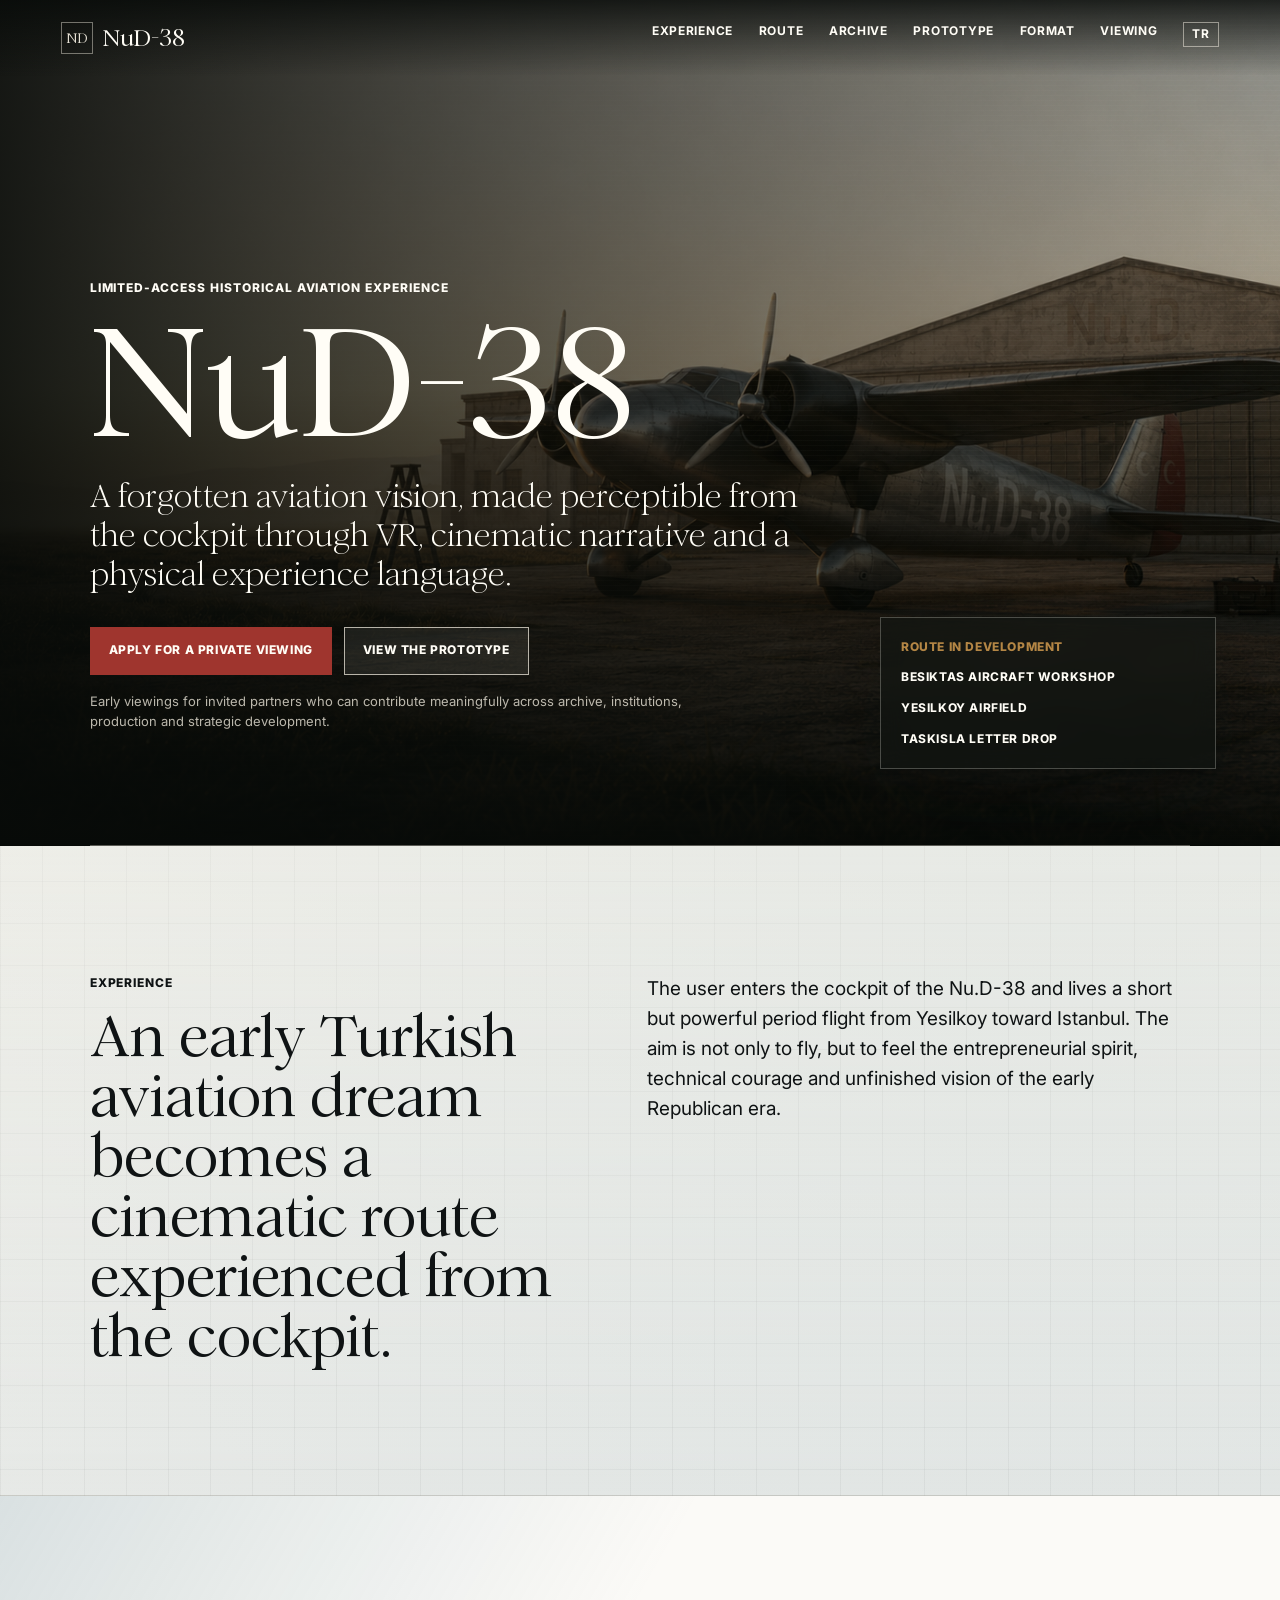
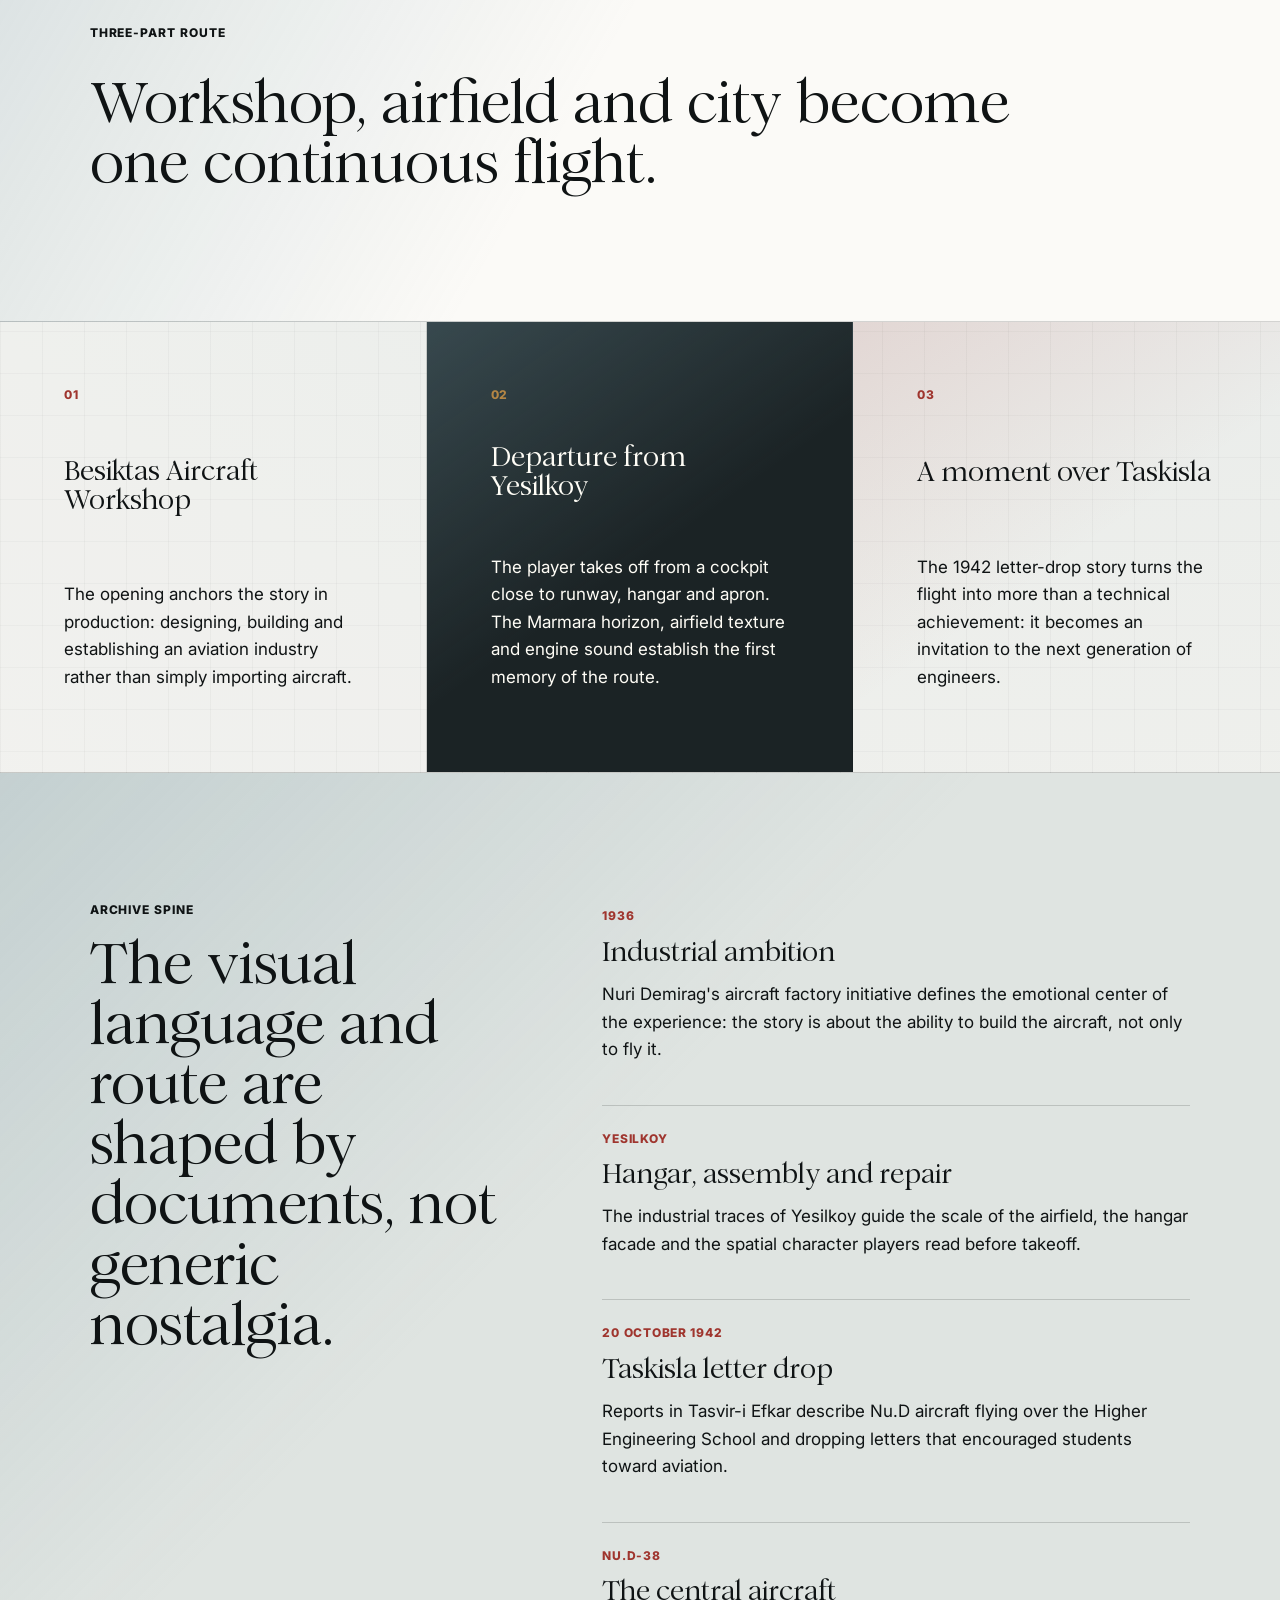
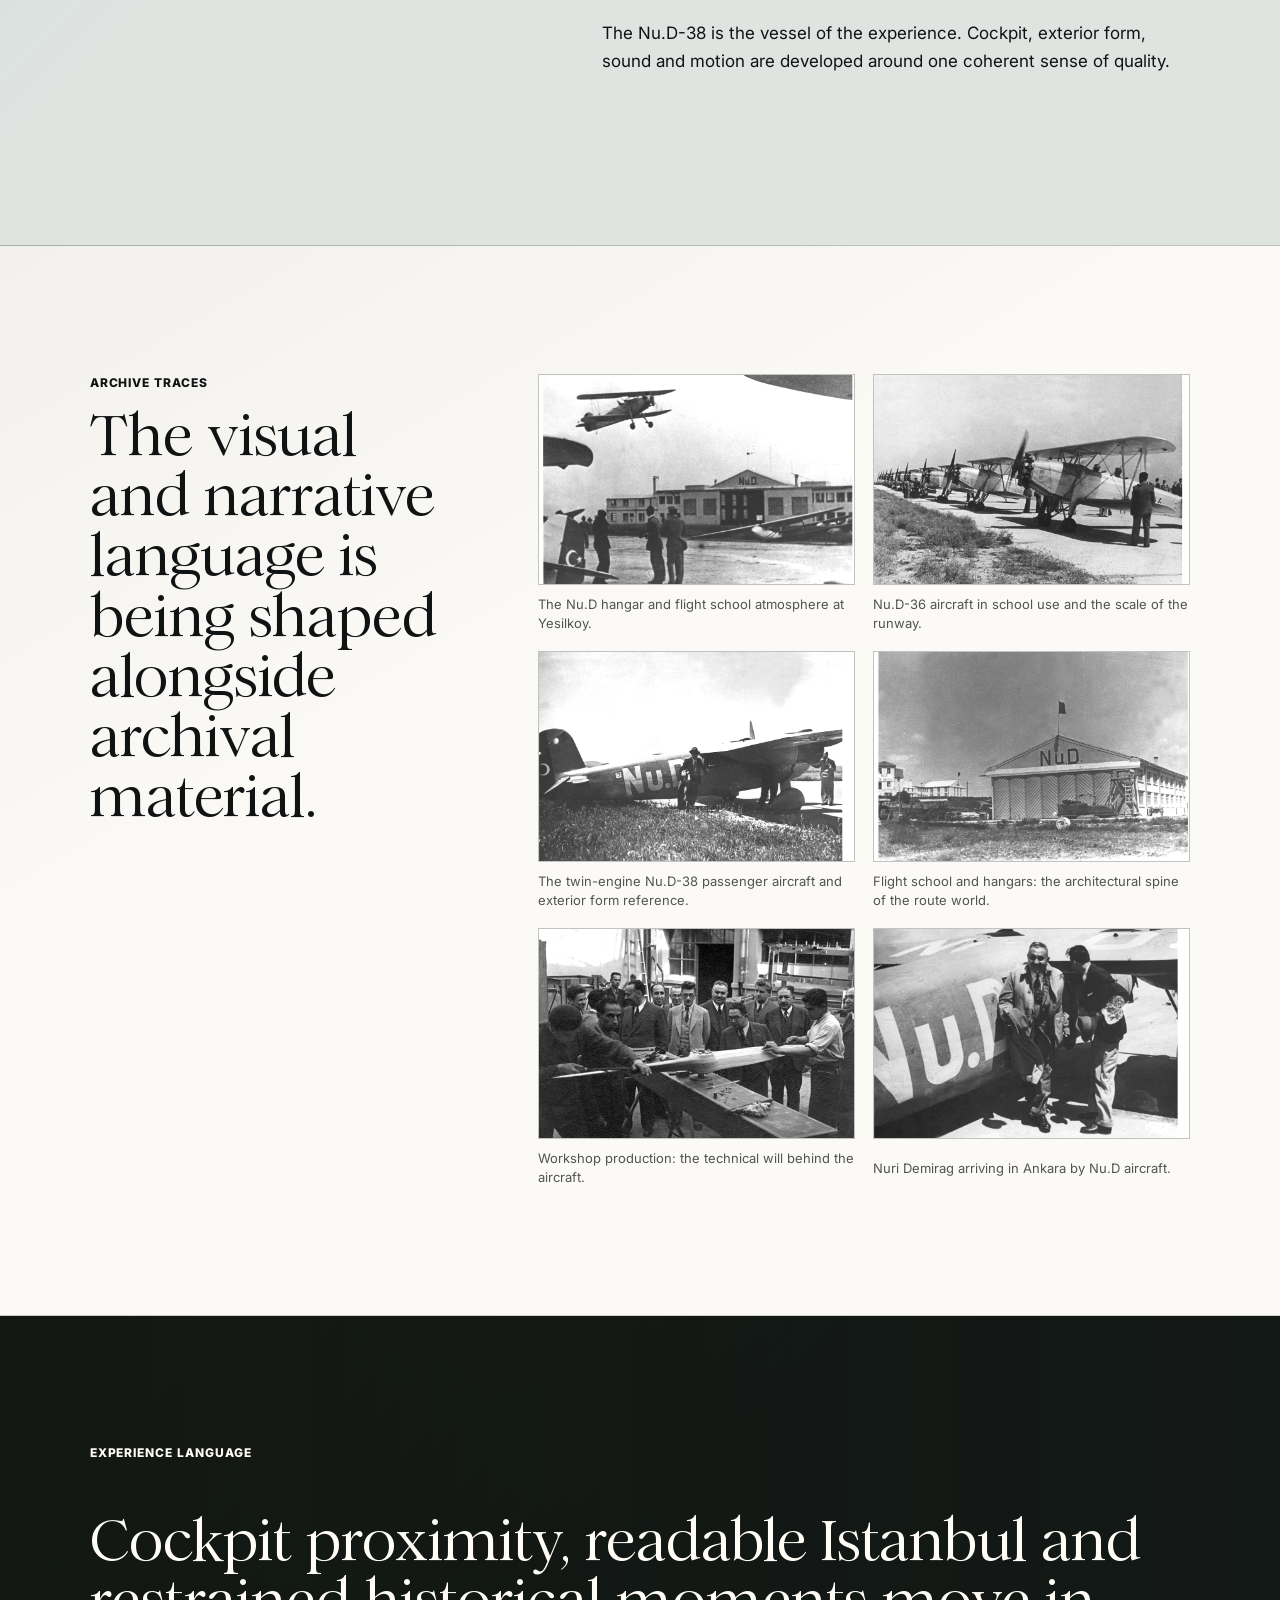
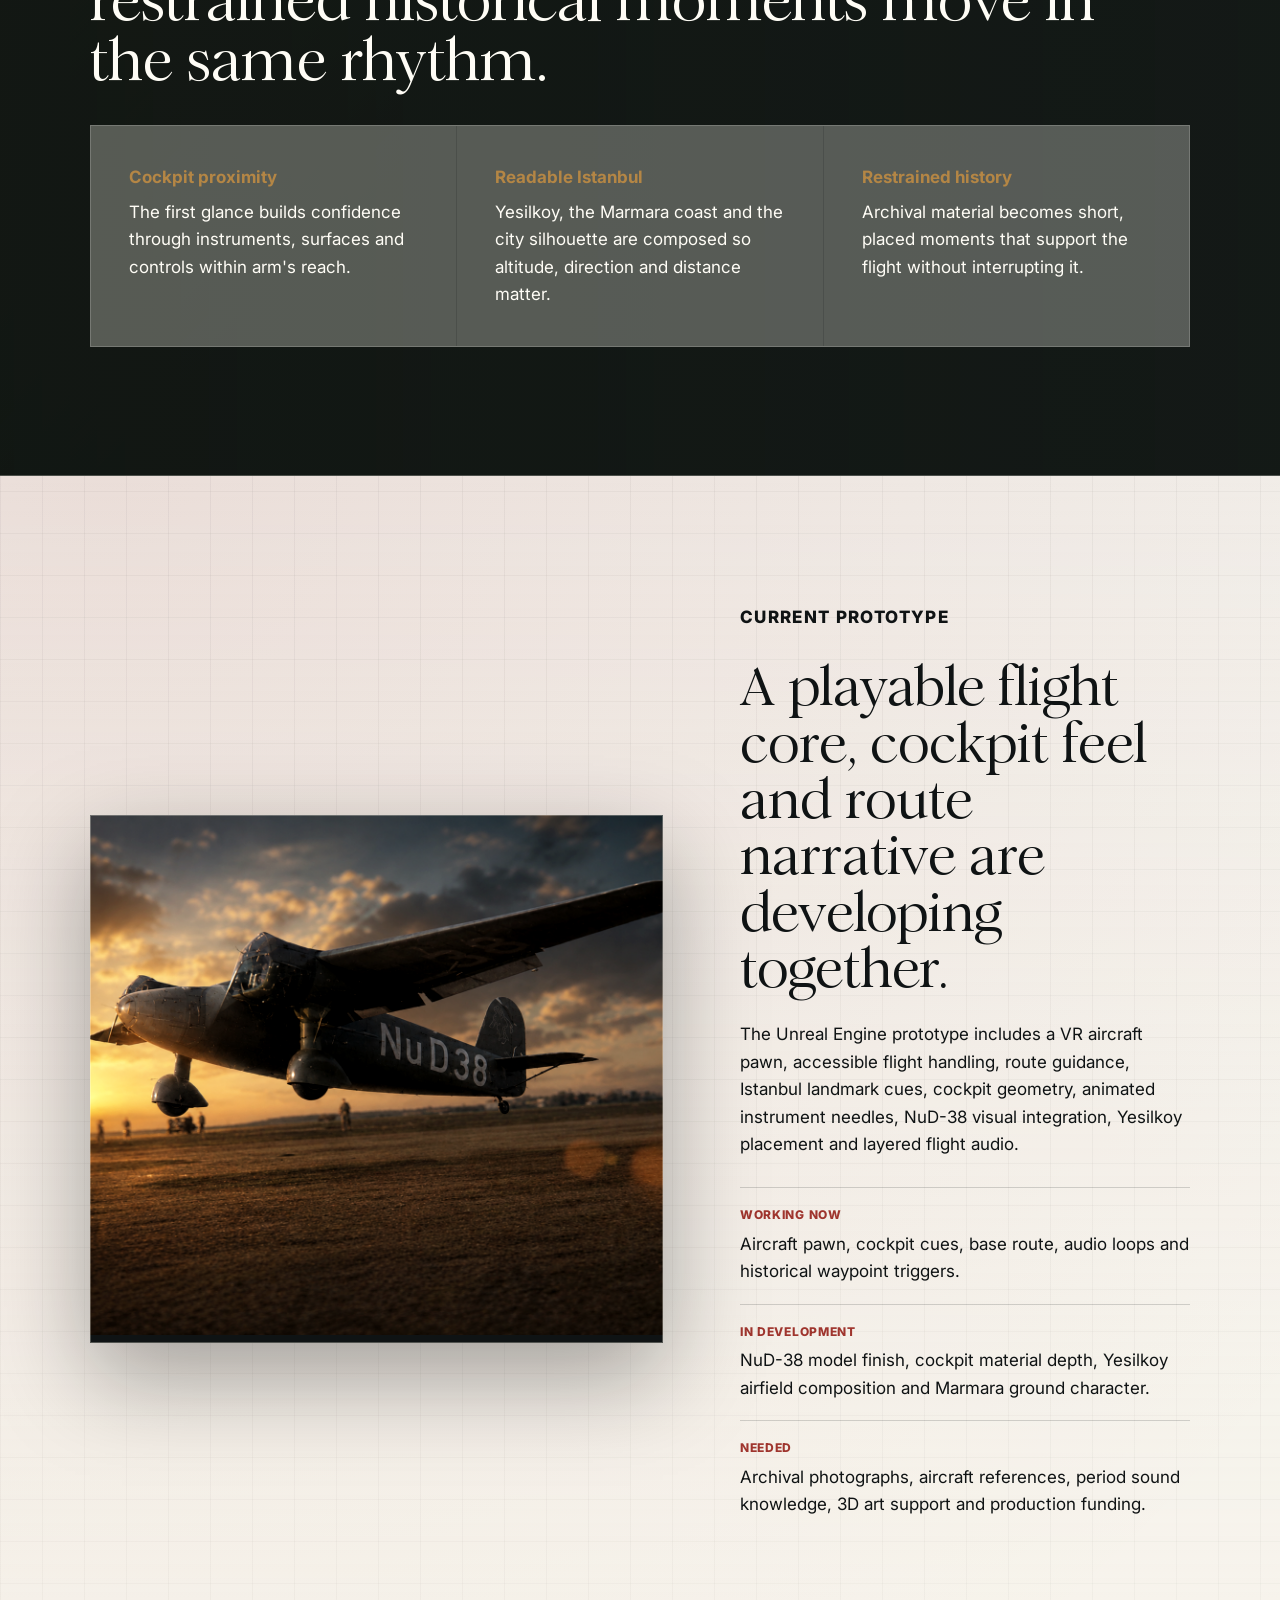
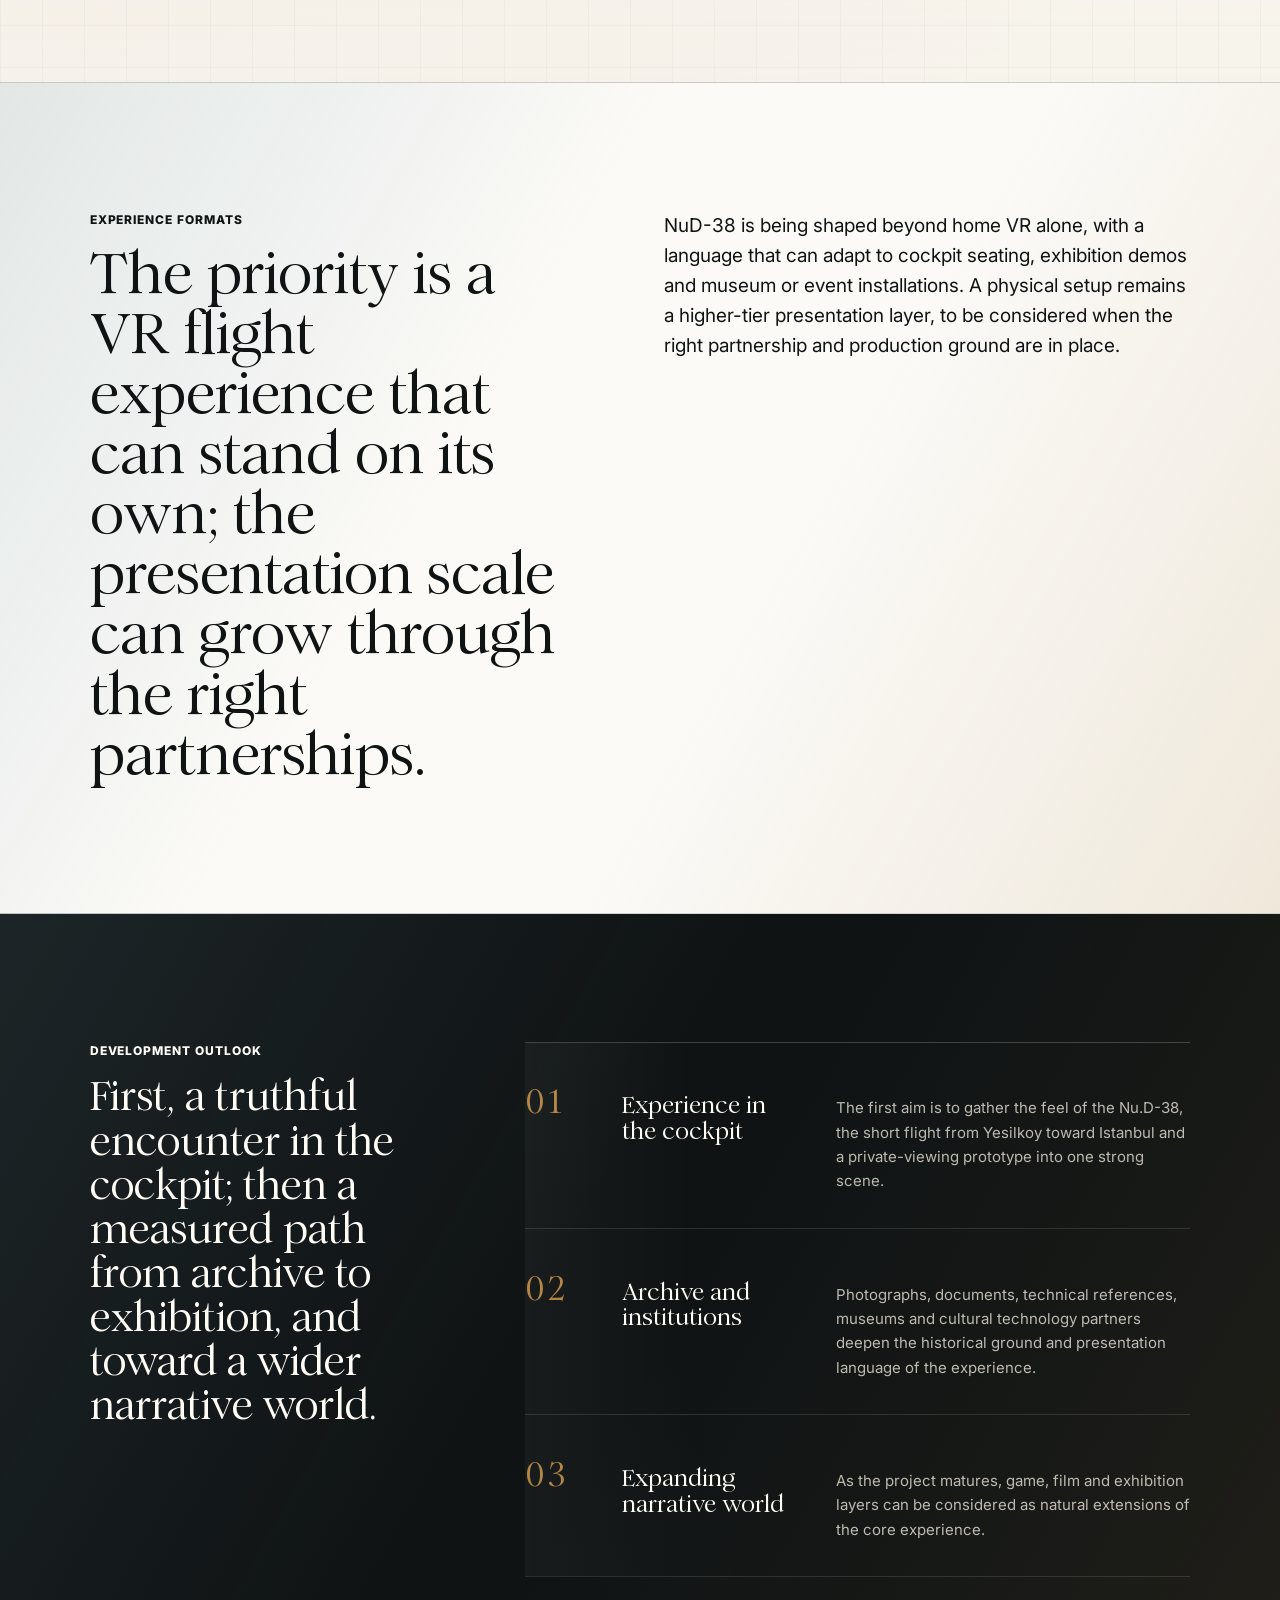
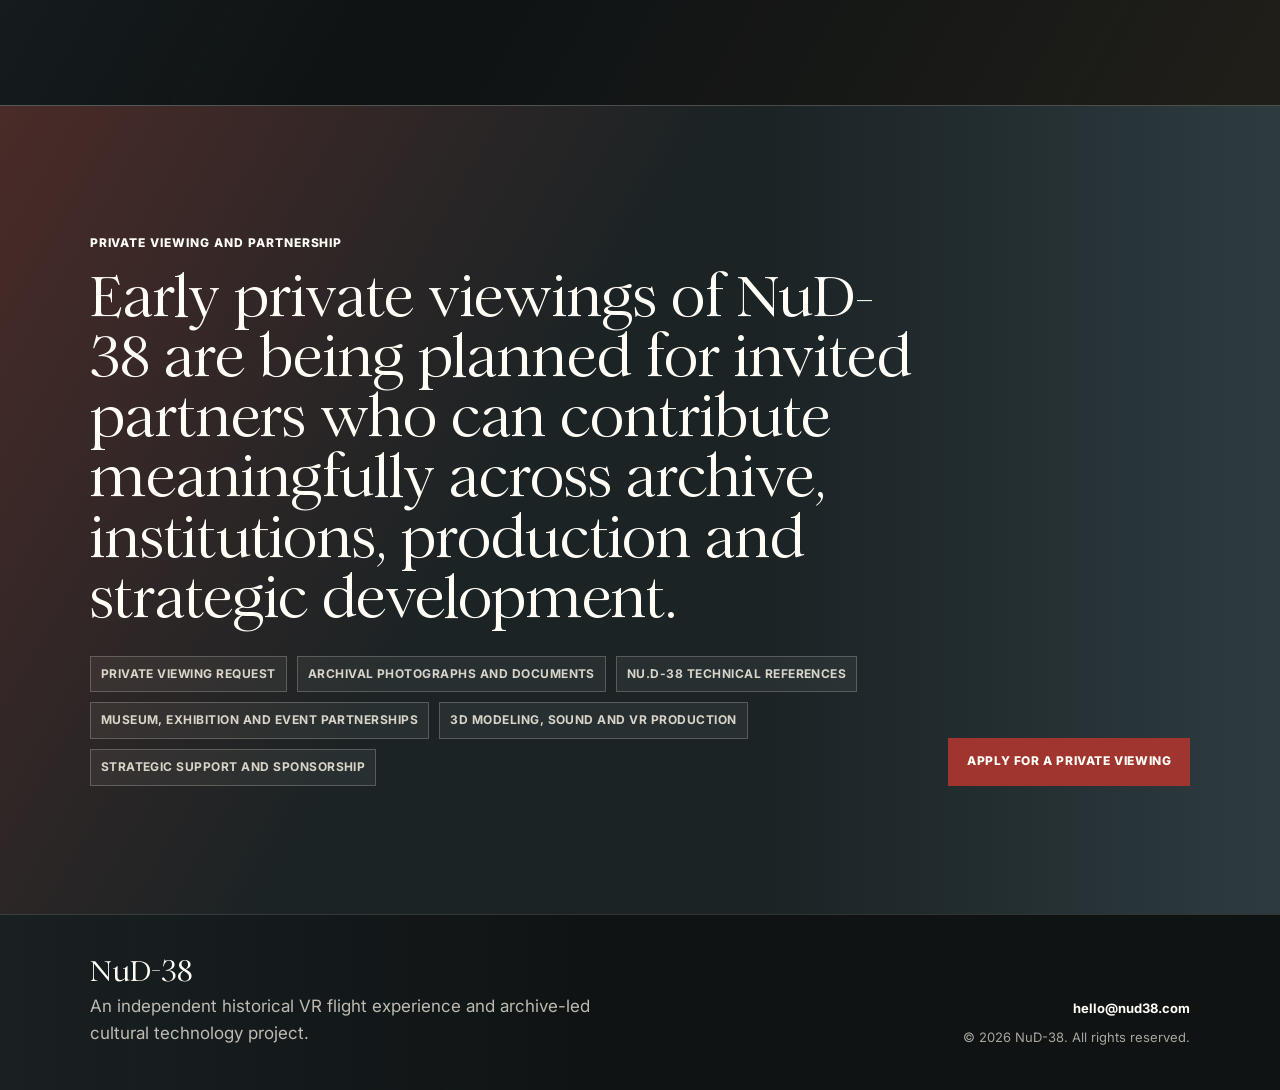
==== en/index.html @ 44a87194 "Initial NuD38 website" ====
<!doctype html>
<html lang="en">
<head>
  <meta charset="utf-8">
  <meta name="viewport" content="width=device-width, initial-scale=1">
  <meta name="description" content="NuD-38 is a historical VR flight experience about Nuri Demirag's aviation legacy, supported by archival material and connecting Besiktas, Yesilkoy and Taskisla.">
  <meta name="robots" content="index, follow, max-image-preview:large">
  <meta name="theme-color" content="#111612">
  <link rel="canonical" href="https://nud38.com/en/">
  <link rel="alternate" hreflang="tr" href="https://nud38.com/">
  <link rel="alternate" hreflang="en" href="https://nud38.com/en/">
  <link rel="alternate" hreflang="x-default" href="https://nud38.com/">
  <link rel="preload" as="image" href="../assets/thehero.png">
  <link rel="preconnect" href="https://fonts.googleapis.com">
  <link rel="preconnect" href="https://fonts.gstatic.com" crossorigin>
  <link href="https://fonts.googleapis.com/css2?family=Inter:wght@400;500;600;700;800&display=swap" rel="stylesheet">

  <meta property="og:locale" content="en_US">
  <meta property="og:type" content="website">
  <meta property="og:site_name" content="NuD-38">
  <meta property="og:title" content="NuD-38 | Historical VR Flight Experience">
  <meta property="og:description" content="A historical VR flight experience built around Nuri Demirag's aviation legacy and a focused Istanbul route.">
  <meta property="og:url" content="https://nud38.com/en/">
  <meta property="og:image" content="https://nud38.com/assets/thehero.png">
  <meta property="og:image:alt" content="NuD-38 historical VR flight experience aircraft artwork">

  <meta name="twitter:card" content="summary_large_image">
  <meta name="twitter:title" content="NuD-38 | Historical VR Flight Experience">
  <meta name="twitter:description" content="A focused VR route from the Besiktas workshop to Yesilkoy and Taskisla, shaped by Turkish aviation history.">
  <meta name="twitter:image" content="https://nud38.com/assets/thehero.png">

  <title>NuD-38 | Historical VR Flight Experience</title>
  <link rel="icon" href="../favicon.svg" type="image/svg+xml">
  <link rel="stylesheet" href="../styles.css">
  <script type="application/ld+json">
  {
    "@context": "https://schema.org",
    "@type": "VideoGame",
    "name": "NuD-38",
    "url": "https://nud38.com/en/",
    "image": "https://nud38.com/assets/thehero.png",
    "description": "A historical VR flight experience about Nuri Demirag's aviation legacy, supported by archival material and connecting Besiktas, Yesilkoy and Taskisla.",
    "genre": ["Historical", "Virtual Reality", "Flight Experience"],
    "gamePlatform": ["PC VR"],
    "applicationCategory": "Game",
    "inLanguage": "en",
    "creator": {
      "@type": "Organization",
      "name": "NuD-38"
    },
    "about": [
      { "@type": "Person", "name": "Nuri Demirag" },
      { "@type": "Thing", "name": "Turkish aviation history" },
      { "@type": "Thing", "name": "Nu.D-38" }
    ]
  }
  </script>
</head>
<body>
  <a class="skip-link" href="#main">Skip to content</a>

  <header class="site-header" aria-label="Primary navigation">
    <a class="brand" href="#top" aria-label="NuD-38 home">
      <span class="brand-mark">ND</span>
      <span class="brand-copy">
        <strong>NuD-38</strong>
      </span>
    </a>
    <nav>
      <a href="#experience">Experience</a>
      <a href="#route">Route</a>
      <a href="#archive">Archive</a>
      <a href="#prototype">Prototype</a>
      <a href="#formats">Format</a>
      <a href="#support">Viewing</a>
      <a class="language-link" href="../index.html" hreflang="tr" lang="tr">TR</a>
    </nav>
  </header>

  <main id="main">
    <section class="hero" id="top" aria-label="NuD-38 introduction">
      <img src="../assets/thehero.png" alt="NuD-38 aircraft parked in front of the Yesilkoy hangar in a historical airfield atmosphere" class="hero-image" width="1673" height="940">
      <div class="hero-overlay"></div>
      <div class="hero-copy">
        <p class="eyebrow">Limited-access historical aviation experience</p>
        <h1>NuD-38</h1>
        <p class="lead">A forgotten aviation vision, made perceptible from the cockpit through VR, cinematic narrative and a physical experience language.</p>
        <div class="hero-actions">
          <a class="button primary" href="mailto:hello@nud38.com?subject=NuD38%20-%20Private%20Viewing%20Application&body=Hello%2C%0A%0AI%20would%20like%20to%20apply%20for%20a%20private%20NuD38%20viewing.%0A%0AName%3A%0ACompany%20%2F%20background%3A%0AInterest%3A%0AMessage%3A">Apply for a Private Viewing</a>
          <a class="button secondary" href="#prototype">View the prototype</a>
        </div>
        <p class="cta-note">Early viewings for invited partners who can contribute meaningfully across archive, institutions, production and strategic development.</p>
      </div>
      <aside class="route-panel" aria-label="Route in development">
        <span>Route in development</span>
        <strong>Besiktas Aircraft Workshop</strong>
        <strong>Yesilkoy Airfield</strong>
        <strong>Taskisla Letter Drop</strong>
      </aside>
    </section>

    <section class="statement" id="experience">
      <div>
        <p class="eyebrow">Experience</p>
        <h2>An early Turkish aviation dream becomes a cinematic route experienced from the cockpit.</h2>
      </div>
      <p>The user enters the cockpit of the Nu.D-38 and lives a short but powerful period flight from Yesilkoy toward Istanbul. The aim is not only to fly, but to feel the entrepreneurial spirit, technical courage and unfinished vision of the early Republican era.</p>
    </section>

    <section class="route-intro" aria-label="NuD-38 route summary">
      <p class="eyebrow">Three-part route</p>
      <h2>Workshop, airfield and city become one continuous flight.</h2>
    </section>

    <section class="feature-strip" id="route" aria-label="Core route">
      <article>
        <span>01</span>
        <h3>Besiktas Aircraft Workshop</h3>
        <p>The opening anchors the story in production: designing, building and establishing an aviation industry rather than simply importing aircraft.</p>
      </article>
      <article>
        <span>02</span>
        <h3>Departure from Yesilkoy</h3>
        <p>The player takes off from a cockpit close to runway, hangar and apron. The Marmara horizon, airfield texture and engine sound establish the first memory of the route.</p>
      </article>
      <article>
        <span>03</span>
        <h3>A moment over Taskisla</h3>
        <p>The 1942 letter-drop story turns the flight into more than a technical achievement: it becomes an invitation to the next generation of engineers.</p>
      </article>
    </section>

    <section class="history" id="archive">
      <div class="section-heading">
        <p class="eyebrow">Archive spine</p>
        <h2>The visual language and route are shaped by documents, not generic nostalgia.</h2>
      </div>
      <div class="timeline">
        <article>
          <time>1936</time>
          <h3>Industrial ambition</h3>
          <p>Nuri Demirag's aircraft factory initiative defines the emotional center of the experience: the story is about the ability to build the aircraft, not only to fly it.</p>
        </article>
        <article>
          <time>Yesilkoy</time>
          <h3>Hangar, assembly and repair</h3>
          <p>The industrial traces of Yesilkoy guide the scale of the airfield, the hangar facade and the spatial character players read before takeoff.</p>
        </article>
        <article>
          <time>20 October 1942</time>
          <h3>Taskisla letter drop</h3>
          <p>Reports in Tasvir-i Efkar describe Nu.D aircraft flying over the Higher Engineering School and dropping letters that encouraged students toward aviation.</p>
        </article>
        <article>
          <time>Nu.D-38</time>
          <h3>The central aircraft</h3>
          <p>The Nu.D-38 is the vessel of the experience. Cockpit, exterior form, sound and motion are developed around one coherent sense of quality.</p>
        </article>
      </div>
    </section>

    <section class="archive-evidence" aria-label="Archive images">
      <div class="section-heading">
        <p class="eyebrow">Archive traces</p>
        <h2>The visual and narrative language is being shaped alongside archival material.</h2>
      </div>
      <div class="archive-grid">
        <figure>
          <img src="../assets/archive/web/board-crops/01-hangar-nud36.jpg" alt="Archive image of the Nu.D hangar and Nu.D-36 aircraft at Yesilkoy" width="1000" height="669" loading="lazy">
          <figcaption>The Nu.D hangar and flight school atmosphere at Yesilkoy.</figcaption>
        </figure>
        <figure>
          <img src="../assets/archive/web/board-crops/02-nud36-school-aircraft.jpg" alt="Archive image of Nu.D-36 aircraft produced and used at the school" width="1000" height="669" loading="lazy">
          <figcaption>Nu.D-36 aircraft in school use and the scale of the runway.</figcaption>
        </figure>
        <figure>
          <img src="../assets/archive/web/board-crops/03-nud38-passenger-aircraft.jpg" alt="Archive image of the twin-engine Nu.D-38 passenger aircraft" width="1000" height="669" loading="lazy">
          <figcaption>The twin-engine Nu.D-38 passenger aircraft and exterior form reference.</figcaption>
        </figure>
        <figure>
          <img src="../assets/archive/web/board-crops/04-flight-school-hangars.jpg" alt="Archive image of the flight school and hangars" width="1000" height="669" loading="lazy">
          <figcaption>Flight school and hangars: the architectural spine of the route world.</figcaption>
        </figure>
        <figure>
          <img src="../assets/archive/web/board-crops/05-workshop-production.jpg" alt="Archive image of Nu.D aircraft production and workshop activity" width="1000" height="667" loading="lazy">
          <figcaption>Workshop production: the technical will behind the aircraft.</figcaption>
        </figure>
        <figure>
          <img src="../assets/archive/web/board-crops/06-nuri-demirag-arrival.jpg" alt="Archive image of Nuri Demirag arriving in Ankara by Nu.D aircraft" width="1000" height="669" loading="lazy">
          <figcaption>Nuri Demirag arriving in Ankara by Nu.D aircraft.</figcaption>
        </figure>
      </div>
    </section>

    <section class="experience-language" aria-label="Experience language">
      <p class="eyebrow">Experience language</p>
      <h2>Cockpit proximity, readable Istanbul and restrained historical moments move in the same rhythm.</h2>
      <div class="principle-grid">
        <p><strong>Cockpit proximity</strong> The first glance builds confidence through instruments, surfaces and controls within arm's reach.</p>
        <p><strong>Readable Istanbul</strong> Yesilkoy, the Marmara coast and the city silhouette are composed so altitude, direction and distance matter.</p>
        <p><strong>Restrained history</strong> Archival material becomes short, placed moments that support the flight without interrupting it.</p>
      </div>
    </section>

    <section class="prototype" id="prototype">
      <div class="prototype-media">
        <img src="../assets/prototype-flight.png" alt="NuD-38 historical VR flight prototype aircraft artwork" width="1456" height="1088" loading="lazy">
      </div>
      <div class="prototype-copy">
        <p class="eyebrow">Current prototype</p>
        <h2>A playable flight core, cockpit feel and route narrative are developing together.</h2>
        <p>The Unreal Engine prototype includes a VR aircraft pawn, accessible flight handling, route guidance, Istanbul landmark cues, cockpit geometry, animated instrument needles, NuD-38 visual integration, Yesilkoy placement and layered flight audio.</p>
        <dl>
          <div>
            <dt>Working now</dt>
            <dd>Aircraft pawn, cockpit cues, base route, audio loops and historical waypoint triggers.</dd>
          </div>
          <div>
            <dt>In development</dt>
            <dd>NuD-38 model finish, cockpit material depth, Yesilkoy airfield composition and Marmara ground character.</dd>
          </div>
          <div>
            <dt>Needed</dt>
            <dd>Archival photographs, aircraft references, period sound knowledge, 3D art support and production funding.</dd>
          </div>
        </dl>
      </div>
    </section>

    <section class="formats" id="formats" aria-label="Experience formats">
      <div>
        <p class="eyebrow">Experience formats</p>
        <h2>The priority is a VR flight experience that can stand on its own; the presentation scale can grow through the right partnerships.</h2>
      </div>
      <p>NuD-38 is being shaped beyond home VR alone, with a language that can adapt to cockpit seating, exhibition demos and museum or event installations. A physical setup remains a higher-tier presentation layer, to be considered when the right partnership and production ground are in place.</p>
    </section>

    <section class="roadmap" aria-label="NuD-38 development outlook">
      <div class="section-heading">
        <p class="eyebrow">Development outlook</p>
        <h2>First, a truthful encounter in the cockpit; then a measured path from archive to exhibition, and toward a wider narrative world.</h2>
      </div>
      <div class="roadmap-grid">
        <article>
          <span>01</span>
          <h3>Experience in the cockpit</h3>
          <p>The first aim is to gather the feel of the Nu.D-38, the short flight from Yesilkoy toward Istanbul and a private-viewing prototype into one strong scene.</p>
        </article>
        <article>
          <span>02</span>
          <h3>Archive and institutions</h3>
          <p>Photographs, documents, technical references, museums and cultural technology partners deepen the historical ground and presentation language of the experience.</p>
        </article>
        <article>
          <span>03</span>
          <h3>Expanding narrative world</h3>
          <p>As the project matures, game, film and exhibition layers can be considered as natural extensions of the core experience.</p>
        </article>
      </div>
    </section>

    <section class="support" id="support" aria-label="Support the project">
      <div>
        <p class="eyebrow">Private viewing and partnership</p>
        <h2>Early private viewings of NuD-38 are being planned for invited partners who can contribute meaningfully across archive, institutions, production and strategic development.</h2>
        <div class="support-needs">
          <span>Private viewing request</span>
          <span>Archival photographs and documents</span>
          <span>Nu.D-38 technical references</span>
          <span>Museum, exhibition and event partnerships</span>
          <span>3D modeling, sound and VR production</span>
          <span>Strategic support and sponsorship</span>
        </div>
      </div>
      <a class="button primary dark" href="mailto:hello@nud38.com?subject=NuD38%20-%20Private%20Viewing%20Application&body=Hello%2C%0A%0AI%20would%20like%20to%20apply%20for%20a%20private%20NuD38%20viewing.%0A%0AName%3A%0ACompany%20%2F%20background%3A%0AInterest%3A%0AMessage%3A">Apply for a Private Viewing</a>
    </section>
  </main>

  <footer>
    <div class="footer-brand">
      <strong>NuD-38</strong>
      <p>An independent historical VR flight experience and archive-led cultural technology project.</p>
    </div>
    <div class="footer-meta">
      <a href="mailto:hello@nud38.com">hello@nud38.com</a>
      <span>© 2026 NuD-38. All rights reserved.</span>
    </div>
  </footer>
</body>
</html>
---- styles.css ----
@font-face {
  font-family: "Romie";
  src: url("assets/Fonts/Romie-Regular.woff2") format("woff2");
  font-weight: 400;
  font-style: normal;
  font-display: swap;
}

@font-face {
  font-family: "Romie";
  src: url("assets/Fonts/Romie-Medium.woff2") format("woff2");
  font-weight: 500;
  font-style: normal;
  font-display: swap;
}

@font-face {
  font-family: "Romie";
  src: url("assets/Fonts/Romie-RegularItalic.woff2") format("woff2");
  font-weight: 400;
  font-style: italic;
  font-display: swap;
}

:root {
  --ink: #0f1314;
  --ink-soft: #1b2325;
  --paper: #f3f1ec;
  --paper-deep: #dfe4e1;
  --porcelain: #fbfaf7;
  --cream: #fffdf6;
  --oxide: #9f352e;
  --oxide-deep: #762a25;
  --brass: #b48645;
  --aero: #6f929e;
  --sky: #b8cbd2;
  --graphite: #32393b;
  --line: rgba(15, 19, 20, 0.17);
  --line-strong: rgba(15, 19, 20, 0.32);
  --line-light: rgba(255, 253, 246, 0.24);
  --shadow: 0 34px 90px rgba(6, 9, 10, 0.34);
  --serif: "Romie", Georgia, serif;
  --sans: "Inter", "Segoe UI", Arial, sans-serif;
}

* {
  box-sizing: border-box;
}

html {
  scroll-behavior: smooth;
}

body {
  margin: 0;
  color: var(--ink);
  background:
    linear-gradient(90deg, rgba(15, 19, 20, 0.045) 1px, transparent 1px),
    linear-gradient(0deg, rgba(15, 19, 20, 0.038) 1px, transparent 1px),
    radial-gradient(circle at 82% 8%, rgba(184, 203, 210, 0.42), transparent 30%),
    radial-gradient(circle at 8% 58%, rgba(159, 53, 46, 0.1), transparent 28%),
    var(--paper);
  background-size: 42px 42px, 42px 42px, auto, auto, auto;
  font-family: var(--sans);
  font-size: 17px;
  line-height: 1.55;
  text-rendering: optimizeLegibility;
  -webkit-font-smoothing: antialiased;
}

a {
  color: inherit;
}

.skip-link {
  position: absolute;
  left: 18px;
  top: 12px;
  z-index: 50;
  padding: 10px 14px;
  color: var(--cream);
  background: var(--oxide);
  transform: translateY(-160%);
}

.skip-link:focus {
  transform: translateY(0);
}

.site-header {
  position: fixed;
  inset: 0 0 auto;
  z-index: 20;
  display: flex;
  align-items: flex-start;
  justify-content: space-between;
  gap: 28px;
  padding: 22px clamp(18px, 4.8vw, 70px);
  color: var(--cream);
  background:
    linear-gradient(180deg, rgba(8, 11, 9, 0.82), rgba(8, 11, 9, 0.34) 58%, rgba(8, 11, 9, 0));
}

.brand {
  display: inline-flex;
  align-items: center;
  gap: 10px;
  text-decoration: none;
}

.brand-mark {
  width: 32px;
  height: 32px;
  display: inline-grid;
  place-items: center;
  border: 1px solid rgba(255, 249, 236, 0.42);
  color: rgba(255, 249, 236, 0.9);
  font-family: var(--serif);
  font-size: 13px;
  font-weight: 500;
  line-height: 1;
}

.brand-copy {
  display: grid;
}

.brand-copy strong {
  font-family: var(--serif);
  font-size: 23px;
  font-weight: 500;
  line-height: 1;
  letter-spacing: 0;
}

nav {
  display: flex;
  flex-wrap: wrap;
  justify-content: flex-end;
  gap: clamp(12px, 2vw, 30px);
  font-size: 12px;
  font-weight: 700;
  letter-spacing: 0.06em;
  text-transform: uppercase;
}

nav a {
  position: relative;
  text-decoration: none;
}

nav a::after {
  position: absolute;
  left: 0;
  right: 0;
  bottom: -7px;
  height: 1px;
  content: "";
  background: currentColor;
  transform: scaleX(0);
  transform-origin: left;
  transition: transform 180ms ease;
}

.language-link {
  min-width: 34px;
  padding: 2px 8px;
  border: 1px solid rgba(255, 249, 236, 0.48);
  text-align: center;
}

.language-link::after {
  display: none;
}

nav a:hover::after,
nav a:focus-visible::after {
  transform: scaleX(1);
}

.hero {
  position: relative;
  min-height: 94vh;
  display: grid;
  align-items: end;
  overflow: hidden;
  color: var(--cream);
  background: #090d0b;
}

.hero::after {
  position: absolute;
  left: clamp(18px, 7vw, 104px);
  right: clamp(18px, 7vw, 104px);
  bottom: 0;
  z-index: 3;
  height: 1px;
  content: "";
  background: rgba(255, 249, 236, 0.34);
}

.hero-image {
  position: absolute;
  inset: 0;
  width: 100%;
  height: 100%;
  object-fit: cover;
  filter: saturate(0.78) contrast(1.12) brightness(0.82);
  transform: scale(1.025);
}

.hero-overlay {
  position: absolute;
  inset: 0;
  background:
    linear-gradient(90deg, rgba(7, 10, 8, 0.92), rgba(7, 10, 8, 0.58) 43%, rgba(7, 10, 8, 0.12)),
    linear-gradient(0deg, rgba(7, 10, 8, 0.92), rgba(7, 10, 8, 0.03) 54%),
    repeating-linear-gradient(0deg, rgba(255, 249, 236, 0.038), rgba(255, 249, 236, 0.038) 1px, transparent 1px, transparent 5px);
}

.hero-copy {
  position: relative;
  z-index: 2;
  width: min(900px, calc(100% - 36px));
  margin: 0 0 clamp(64px, 9vw, 128px) clamp(18px, 7vw, 104px);
}

.eyebrow {
  margin: 0 0 14px;
  font-size: 12px;
  font-weight: 800;
  letter-spacing: 0.08em;
  text-transform: uppercase;
}

h1,
h2,
h3,
p,
dl,
dd {
  margin-top: 0;
}

h1 {
  margin-bottom: 22px;
  font-family: var(--serif);
  font-size: clamp(72px, 12vw, 152px);
  font-weight: 500;
  line-height: 0.94;
  letter-spacing: 0;
}

h2 {
  margin-bottom: 0;
  font-family: var(--serif);
  font-size: clamp(32px, 4.35vw, 58px);
  font-weight: 500;
  line-height: 1.08;
  letter-spacing: 0;
}

h3 {
  margin-bottom: 14px;
  font-family: var(--serif);
  font-size: clamp(24px, 2.05vw, 31px);
  font-weight: 500;
  line-height: 1.12;
  letter-spacing: 0;
}

.lead {
  max-width: 760px;
  margin-bottom: 32px;
  font-family: var(--serif);
  font-size: clamp(23px, 2.4vw, 36px);
  line-height: 1.28;
}

.hero-actions {
  display: flex;
  flex-wrap: wrap;
  gap: 12px;
}

.cta-note {
  max-width: 620px;
  margin: 16px 0 0;
  color: rgba(255, 249, 236, 0.72);
  font-family: var(--sans);
  font-size: 13px;
  line-height: 1.55;
}

.button {
  min-height: 48px;
  display: inline-flex;
  align-items: center;
  justify-content: center;
  padding: 13px 18px;
  border: 1px solid rgba(255, 249, 236, 0.68);
  font-size: 12px;
  font-weight: 800;
  letter-spacing: 0.05em;
  text-decoration: none;
  text-transform: uppercase;
  transition: background 180ms ease, border-color 180ms ease, transform 180ms ease;
}

.button:hover,
.button:focus-visible {
  transform: translateY(-1px);
}

.button.primary {
  color: var(--cream);
  background: var(--oxide);
  border-color: var(--oxide);
}

.button.primary:hover,
.button.primary:focus-visible {
  background: var(--oxide-deep);
  border-color: var(--oxide-deep);
}

.button.secondary {
  color: var(--cream);
  background: rgba(255, 249, 236, 0.08);
}

.button.dark {
  border-color: var(--oxide);
}

.route-panel {
  position: absolute;
  right: clamp(18px, 5vw, 74px);
  bottom: clamp(28px, 6vw, 88px);
  z-index: 3;
  width: min(336px, calc(100% - 36px));
  display: grid;
  gap: 12px;
  padding: 20px;
  border: 1px solid var(--line-light);
  color: var(--cream);
  background: rgba(17, 22, 18, 0.62);
  box-shadow: var(--shadow);
  backdrop-filter: blur(12px);
}

.route-panel span,
.route-panel strong {
  font-size: 12px;
  letter-spacing: 0.05em;
  text-transform: uppercase;
}

.route-panel span {
  color: var(--brass);
  font-weight: 800;
}

.route-panel strong {
  font-weight: 750;
}

.statement,
.route-intro,
.history,
.archive-evidence,
.experience-language,
.prototype,
.formats,
.roadmap,
.support {
  padding: clamp(66px, 10vw, 138px) clamp(18px, 7vw, 104px);
}

.statement {
  display: grid;
  grid-template-columns: minmax(260px, 0.86fr) minmax(320px, 1fr);
  gap: clamp(34px, 7vw, 110px);
  border-bottom: 1px solid var(--line);
  background: linear-gradient(180deg, rgba(255, 249, 236, 0.34), rgba(255, 249, 236, 0));
}

.statement > p {
  max-width: 760px;
  font-family: var(--sans);
  font-size: clamp(19px, 1.45vw, 24px);
  line-height: 1.58;
}

.route-intro {
  display: grid;
  gap: 16px;
  border-bottom: 1px solid var(--line);
  background:
    linear-gradient(120deg, rgba(111, 146, 158, 0.24), transparent 46%),
    var(--porcelain);
}

.route-intro h2 {
  max-width: 980px;
}

.feature-strip {
  display: grid;
  grid-template-columns: repeat(3, 1fr);
  border-bottom: 1px solid var(--line);
}

.feature-strip article {
  min-height: 390px;
  display: grid;
  align-content: space-between;
  gap: 38px;
  padding: clamp(30px, 5vw, 68px);
  border-right: 1px solid var(--line);
  background: rgba(255, 255, 255, 0.22);
}

.feature-strip article:nth-child(2) {
  color: var(--cream);
  background:
    linear-gradient(145deg, rgba(111, 146, 158, 0.34), transparent 52%),
    var(--ink-soft);
}

.feature-strip article:last-child {
  border-right: 0;
  background:
    linear-gradient(145deg, rgba(164, 58, 45, 0.12), transparent 52%),
    rgba(255, 255, 255, 0.18);
}

.feature-strip span,
time {
  font-size: 12px;
  font-weight: 800;
  letter-spacing: 0.06em;
  color: var(--oxide);
  text-transform: uppercase;
}

.feature-strip article:nth-child(2) span {
  color: var(--brass);
}

.feature-strip p,
.timeline p,
.prototype-copy p,
.prototype-copy dd,
footer {
  font-size: 17px;
  line-height: 1.62;
}

.history {
  display: grid;
  grid-template-columns: minmax(260px, 0.72fr) minmax(320px, 1fr);
  gap: clamp(34px, 7vw, 110px);
  border-bottom: 1px solid var(--line);
  background:
    linear-gradient(135deg, rgba(111, 146, 158, 0.24), transparent 42%),
    var(--paper-deep);
}

.section-heading {
  position: sticky;
  top: 112px;
  align-self: start;
}

.timeline {
  display: grid;
  gap: 18px;
}

.timeline article {
  padding: 0 0 24px;
  border-bottom: 1px solid var(--line);
}

.timeline article:last-child {
  border-bottom: 0;
}

.timeline h3 {
  margin-top: 10px;
}

.archive-evidence {
  display: grid;
  grid-template-columns: minmax(260px, 0.55fr) minmax(320px, 1fr);
  gap: clamp(34px, 7vw, 110px);
  border-bottom: 1px solid var(--line);
  background:
    linear-gradient(150deg, rgba(15, 19, 20, 0.04), transparent 42%),
    var(--porcelain);
}

.archive-grid {
  display: grid;
  grid-template-columns: repeat(2, minmax(0, 1fr));
  gap: 18px;
}

.archive-grid figure {
  margin: 0;
  display: grid;
  gap: 10px;
}

.archive-grid img {
  display: block;
  width: 100%;
  aspect-ratio: 3 / 2;
  height: auto;
  object-fit: cover;
  object-position: center;
  border: 1px solid var(--line);
  background: var(--paper-deep);
  filter: grayscale(1) contrast(1.04);
}

.archive-grid figcaption {
  color: rgba(15, 19, 20, 0.72);
  font-size: 13px;
  line-height: 1.45;
}

.experience-language {
  display: grid;
  gap: 34px;
  color: var(--cream);
  background:
    linear-gradient(90deg, rgba(17, 22, 18, 0.96), rgba(17, 22, 18, 0.78)),
    linear-gradient(135deg, rgba(195, 154, 74, 0.24), transparent 42%),
    var(--ink-soft);
  border-bottom: 1px solid var(--line-light);
}

.experience-language h2 {
  max-width: 1100px;
}

.principle-grid {
  display: grid;
  grid-template-columns: repeat(3, 1fr);
  gap: 1px;
  background: var(--line-light);
  border: 1px solid var(--line-light);
}

.principle-grid p {
  min-height: 174px;
  margin: 0;
  padding: clamp(22px, 3.2vw, 38px);
  background: rgba(255, 249, 236, 0.065);
  font-size: 17px;
  line-height: 1.6;
}

.principle-grid strong {
  display: block;
  margin-bottom: 8px;
  color: var(--brass);
}

.prototype {
  display: grid;
  grid-template-columns: minmax(320px, 1.12fr) minmax(280px, 0.88fr);
  gap: clamp(34px, 6vw, 88px);
  align-items: center;
  border-bottom: 1px solid var(--line);
  background:
    linear-gradient(180deg, rgba(255, 249, 236, 0), rgba(255, 249, 236, 0.34));
}

.formats {
  display: grid;
  grid-template-columns: minmax(300px, 0.92fr) minmax(320px, 1fr);
  gap: clamp(34px, 7vw, 110px);
  align-items: start;
  border-bottom: 1px solid var(--line);
  background:
    linear-gradient(120deg, rgba(111, 146, 158, 0.18), transparent 38%),
    linear-gradient(300deg, rgba(180, 134, 69, 0.16), transparent 40%),
    var(--porcelain);
}

.formats > p {
  max-width: 800px;
  font-family: var(--sans);
  font-size: clamp(19px, 1.38vw, 23px);
  line-height: 1.58;
}

.roadmap {
  display: grid;
  grid-template-columns: minmax(300px, 0.52fr) minmax(420px, 1fr);
  gap: clamp(48px, 7vw, 104px);
  align-items: start;
  color: var(--cream);
  border-bottom: 1px solid var(--line-light);
  background:
    linear-gradient(120deg, rgba(111, 146, 158, 0.14), transparent 44%),
    linear-gradient(300deg, rgba(180, 134, 69, 0.1), transparent 48%),
    var(--ink);
}

.roadmap .section-heading {
  color: var(--cream);
}

.roadmap h2 {
  max-width: 680px;
  font-size: clamp(32px, 3.05vw, 48px);
  line-height: 1.13;
}

.roadmap-grid {
  position: relative;
  display: grid;
  gap: 0;
  border-top: 1px solid rgba(255, 249, 236, 0.2);
  border-bottom: 1px solid rgba(255, 249, 236, 0.12);
}

.roadmap-grid article {
  position: relative;
  display: grid;
  grid-template-columns: 64px minmax(180px, 0.38fr) minmax(260px, 1fr);
  gap: clamp(20px, 2.6vw, 42px);
  align-items: baseline;
  min-height: 0;
  padding: clamp(26px, 2.7vw, 38px) 0;
  border-bottom: 1px solid rgba(255, 249, 236, 0.12);
  background:
    linear-gradient(90deg, rgba(255, 249, 236, 0.04), transparent 28%);
}

.roadmap-grid article:last-child {
  border-bottom: 0;
}

.roadmap-grid span {
  display: block;
  margin-bottom: 0;
  color: var(--brass);
  font-family: var(--serif);
  font-size: clamp(28px, 2.5vw, 40px);
  font-weight: 500;
  letter-spacing: 0.08em;
  text-transform: uppercase;
}

.roadmap-grid h3 {
  margin-bottom: 0;
  color: var(--cream);
  font-size: clamp(23px, 1.8vw, 30px);
}

.roadmap-grid p {
  margin-bottom: 0;
  color: rgba(255, 249, 236, 0.72);
  font-size: 15px;
  line-height: 1.62;
}

.prototype-media {
  position: relative;
  min-height: 520px;
  overflow: hidden;
  box-shadow: var(--shadow);
  background: var(--ink);
}

.prototype-media::after {
  position: absolute;
  inset: 0;
  content: "";
  border: 1px solid rgba(255, 249, 236, 0.28);
  pointer-events: none;
}

.prototype-media img {
  width: 100%;
  height: 100%;
  min-height: 520px;
  object-fit: cover;
  filter: saturate(0.82) contrast(1.08);
}

.prototype-copy p {
  max-width: 820px;
  margin-bottom: 28px;
}

.prototype-copy h2 {
  max-width: 780px;
  margin-bottom: 24px;
  font-size: clamp(32px, 4vw, 56px);
  line-height: 1.1;
}

dl {
  display: grid;
  gap: 0;
}

dl div {
  padding: 18px 0;
  border-top: 1px solid var(--line);
}

dt {
  margin-bottom: 6px;
  font-size: 12px;
  font-weight: 800;
  letter-spacing: 0.06em;
  color: var(--oxide);
  text-transform: uppercase;
}

dd {
  margin-left: 0;
}

.support {
  display: grid;
  grid-template-columns: minmax(320px, 1fr) auto;
  align-items: end;
  gap: 32px;
  color: var(--cream);
  background:
    linear-gradient(120deg, rgba(164, 58, 45, 0.34), transparent 42%),
    linear-gradient(270deg, rgba(111, 146, 158, 0.22), transparent 40%),
    var(--ink-soft);
}

.support h2 {
  max-width: 980px;
}

.support-needs {
  max-width: 1040px;
  display: flex;
  flex-wrap: wrap;
  gap: 10px;
  margin-top: 28px;
}

.support-needs span {
  padding: 8px 10px;
  border: 1px solid rgba(255, 249, 236, 0.22);
  color: rgba(255, 249, 236, 0.82);
  background: rgba(255, 249, 236, 0.055);
  font-size: 12px;
  font-weight: 700;
  letter-spacing: 0.04em;
  text-transform: uppercase;
}

footer {
  display: grid;
  grid-template-columns: minmax(260px, 1fr) auto;
  align-items: end;
  justify-content: space-between;
  gap: 28px;
  padding: 42px clamp(18px, 7vw, 104px);
  color: var(--cream);
  background:
    linear-gradient(90deg, rgba(111, 146, 158, 0.1), transparent 46%),
    var(--ink);
  border-top: 1px solid rgba(255, 249, 236, 0.14);
}

footer p {
  margin-bottom: 0;
}

.footer-brand {
  display: grid;
  gap: 8px;
}

.footer-brand strong {
  font-family: var(--serif);
  font-size: 28px;
  font-weight: 500;
  line-height: 1;
}

.footer-brand p {
  max-width: 520px;
  color: rgba(255, 249, 236, 0.72);
}

.footer-meta {
  display: grid;
  justify-items: end;
  gap: 8px;
  color: rgba(255, 249, 236, 0.64);
  font-size: 13px;
}

.footer-meta a {
  color: var(--cream);
  font-weight: 700;
  text-decoration: none;
}

.footer-meta a:hover,
.footer-meta a:focus-visible {
  text-decoration: underline;
}

@media (max-width: 980px) {
  .route-panel {
    position: relative;
    right: auto;
    bottom: auto;
    margin: 0 18px 24px;
  }

  .statement,
  .history,
  .archive-evidence,
  .principle-grid,
  .prototype,
  .formats,
  .roadmap,
  .support,
  .feature-strip {
    grid-template-columns: 1fr;
  }

  .section-heading {
    position: static;
  }

  .feature-strip article {
    min-height: 300px;
    border-right: 0;
    border-bottom: 1px solid var(--line);
  }

  .support {
    align-items: start;
  }

  .archive-grid {
    grid-template-columns: 1fr;
  }

  .roadmap-grid {
    grid-template-columns: 1fr;
  }

  .roadmap-grid article {
    grid-template-columns: 52px minmax(0, 1fr);
    gap: 12px 20px;
  }

  .roadmap-grid article p {
    grid-column: 2;
  }
}

@media (max-width: 680px) {
  body {
    font-size: 16px;
  }

  .site-header {
    position: absolute;
    display: grid;
    grid-template-columns: 1fr;
    justify-items: start;
    gap: 14px;
    padding: 18px 18px 0;
  }

  nav {
    width: 100%;
    max-width: none;
    justify-content: flex-start;
    gap: 10px 16px;
    font-size: 11px;
    line-height: 1;
  }

  nav a::after {
    bottom: -5px;
  }

  .language-link {
    min-width: 30px;
    padding: 2px 7px;
  }

  .hero {
    min-height: 92vh;
  }

  .hero-copy {
    margin-left: 18px;
    margin-bottom: 36px;
  }

  .hero-actions {
    display: grid;
    width: min(100%, 340px);
  }

  .cta-note {
    width: min(100%, 340px);
  }

  .roadmap-grid article {
    grid-template-columns: 1fr;
  }

  .roadmap-grid article p {
    grid-column: auto;
  }

  .button {
    width: 100%;
  }

  .prototype-media,
  .prototype-media img {
    min-height: 340px;
  }

  footer {
    display: grid;
    justify-items: start;
  }

  .footer-meta {
    justify-items: start;
  }
}

@media (max-width: 420px) {
  nav {
    gap: 9px 12px;
    font-size: 10px;
    letter-spacing: 0.05em;
  }
}

@media (prefers-reduced-motion: reduce) {
  *,
  *::before,
  *::after {
    scroll-behavior: auto !important;
    transition: none !important;
  }
}
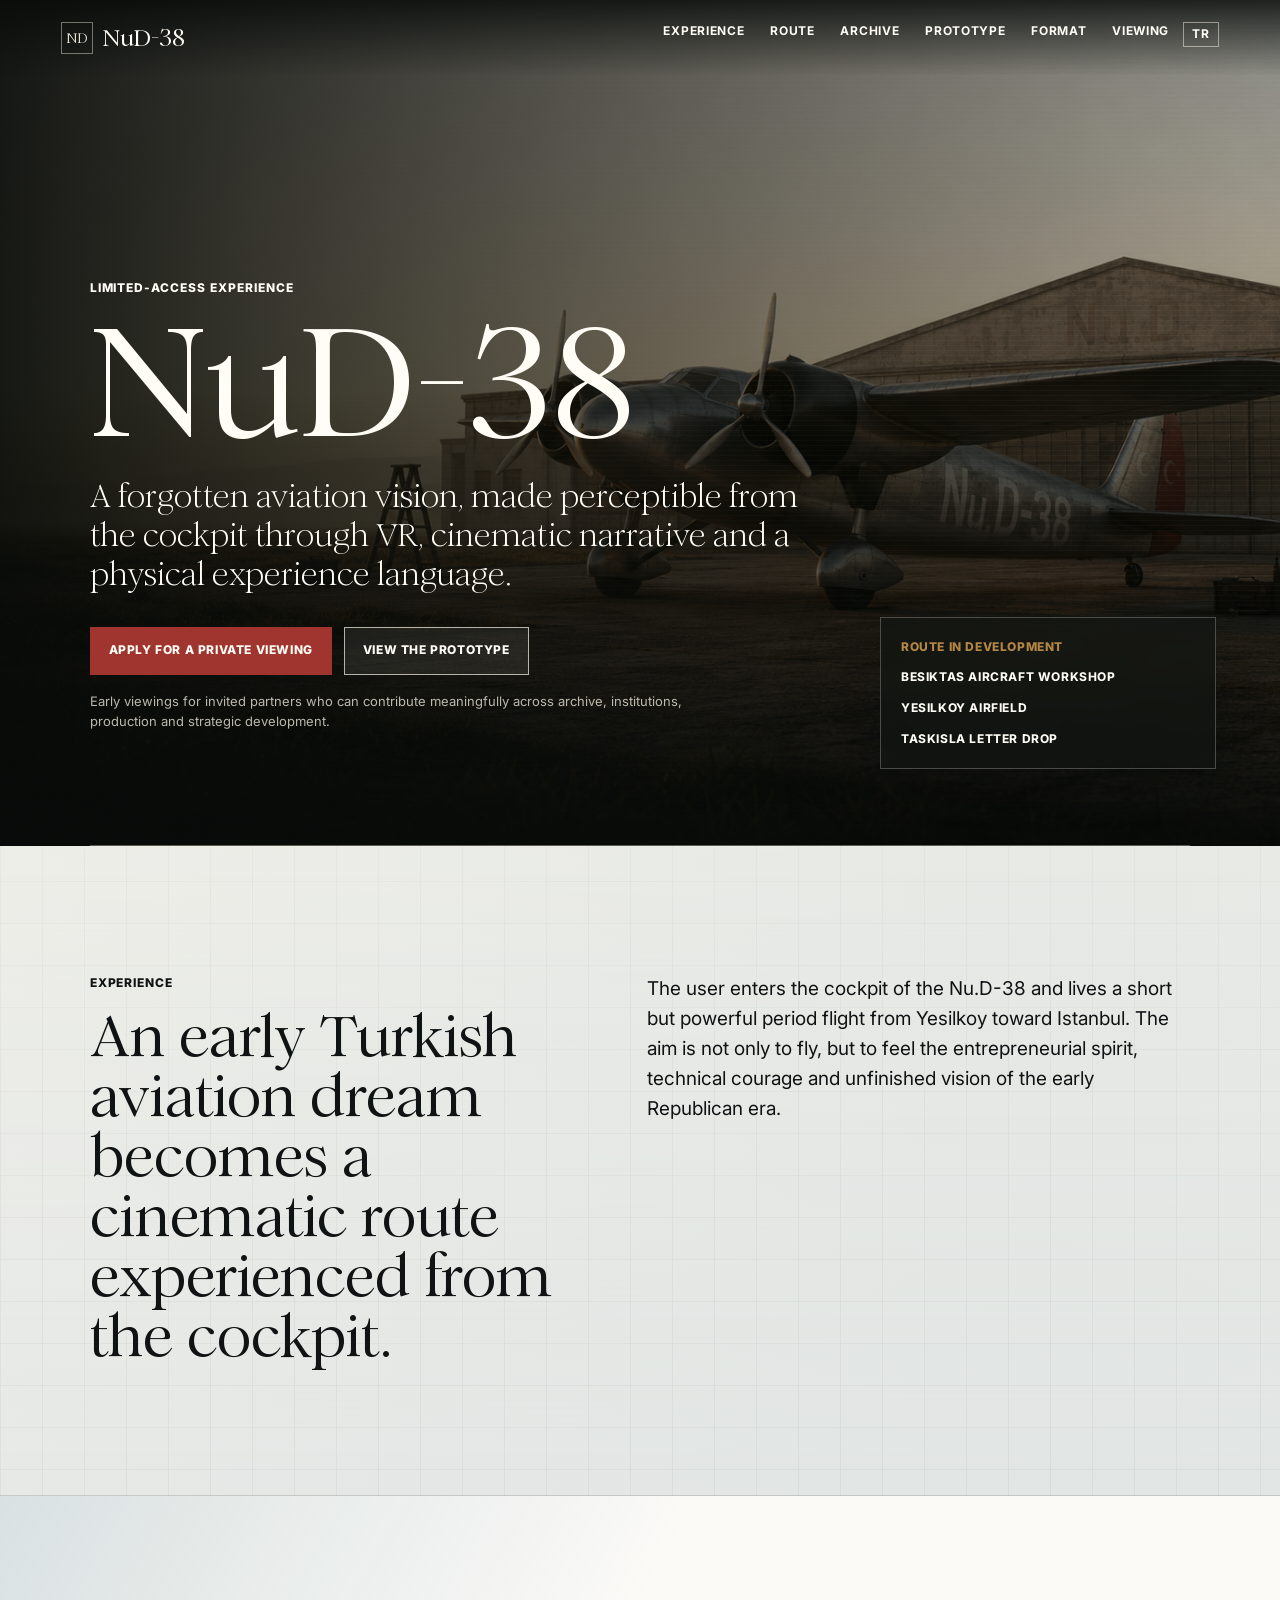
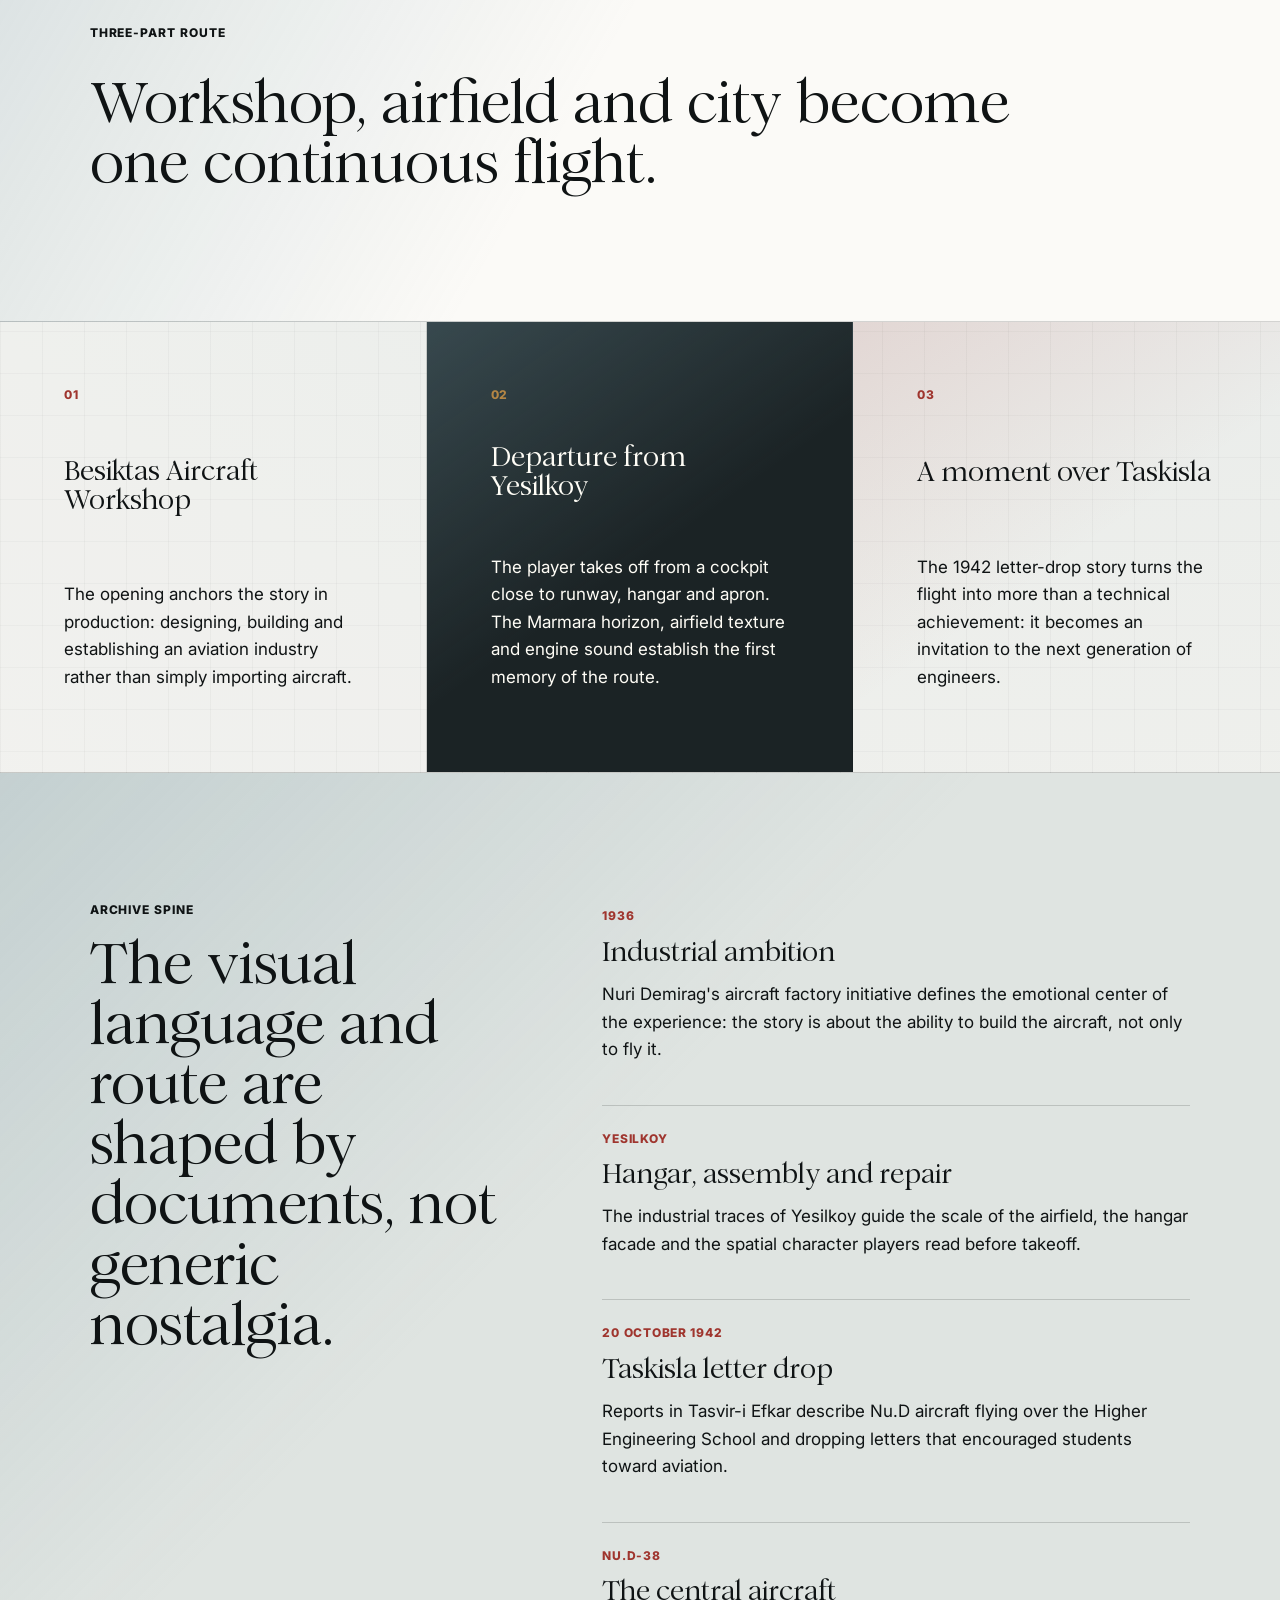
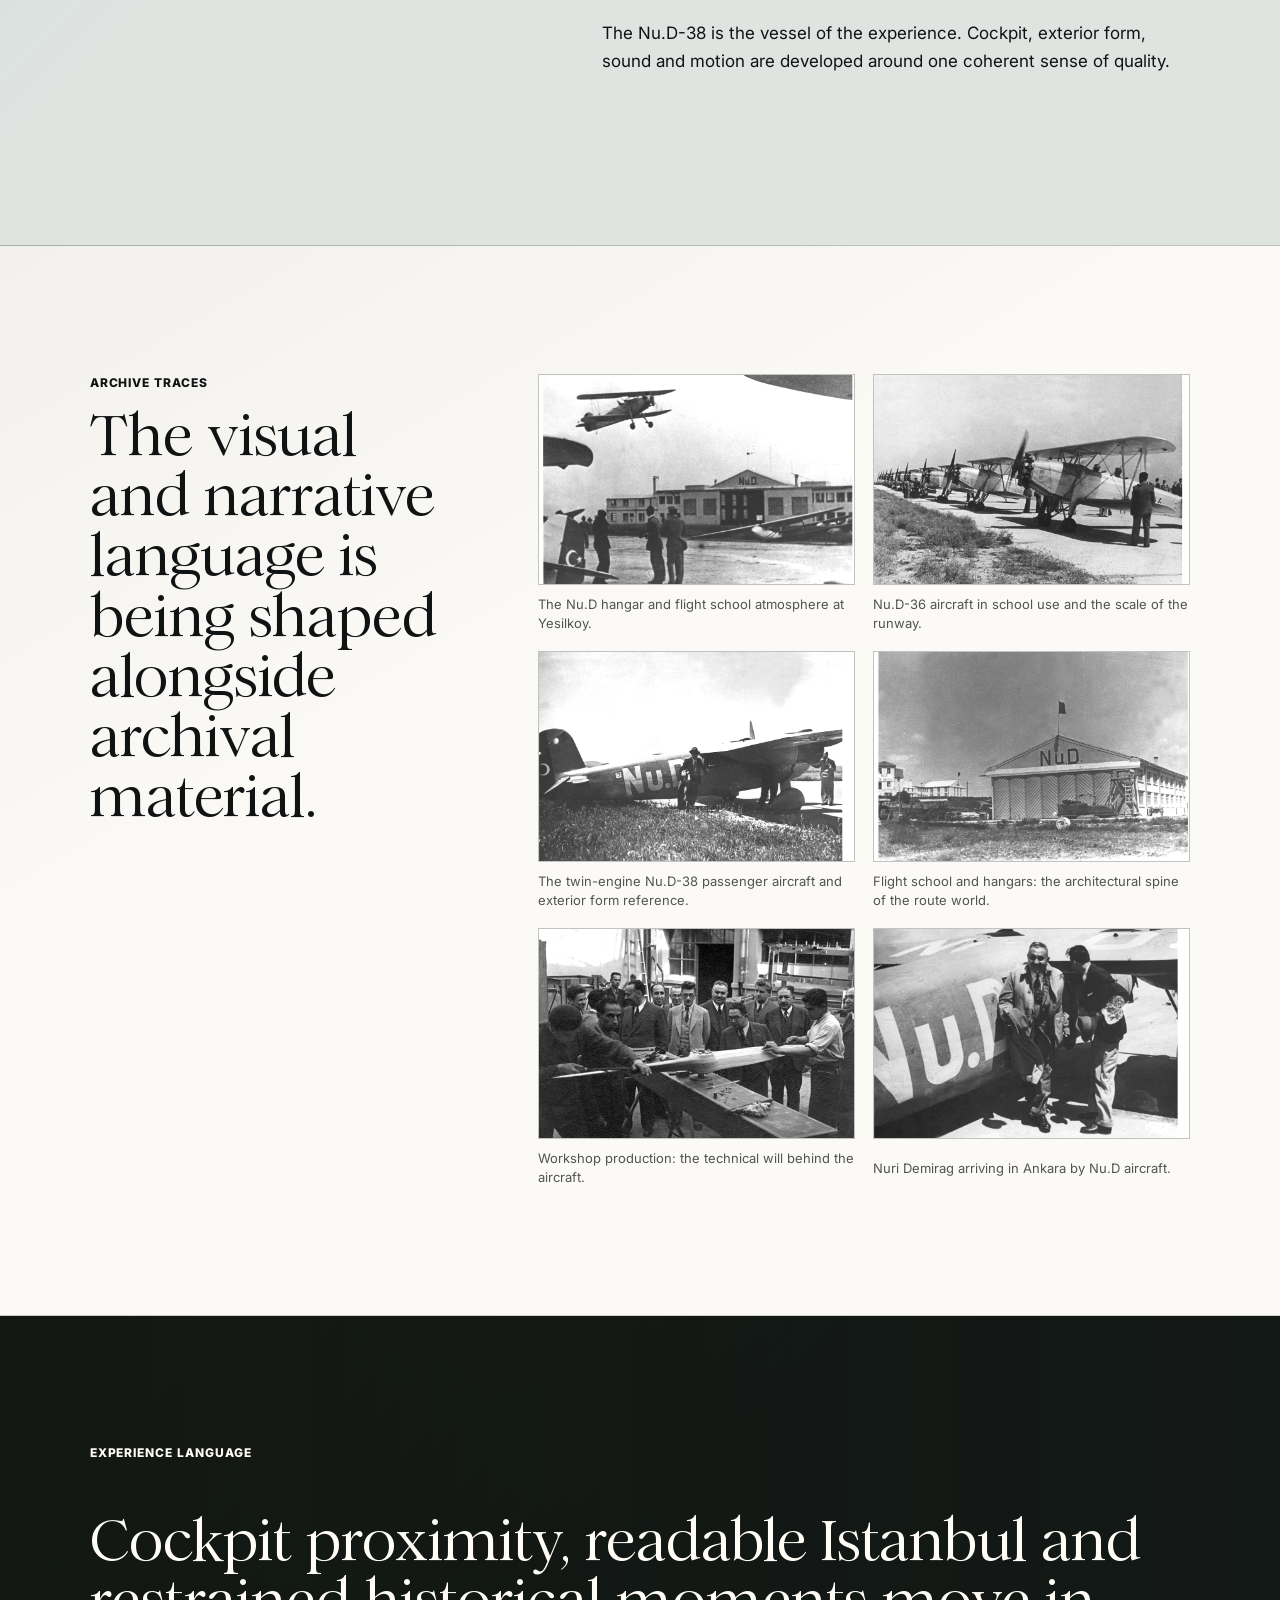
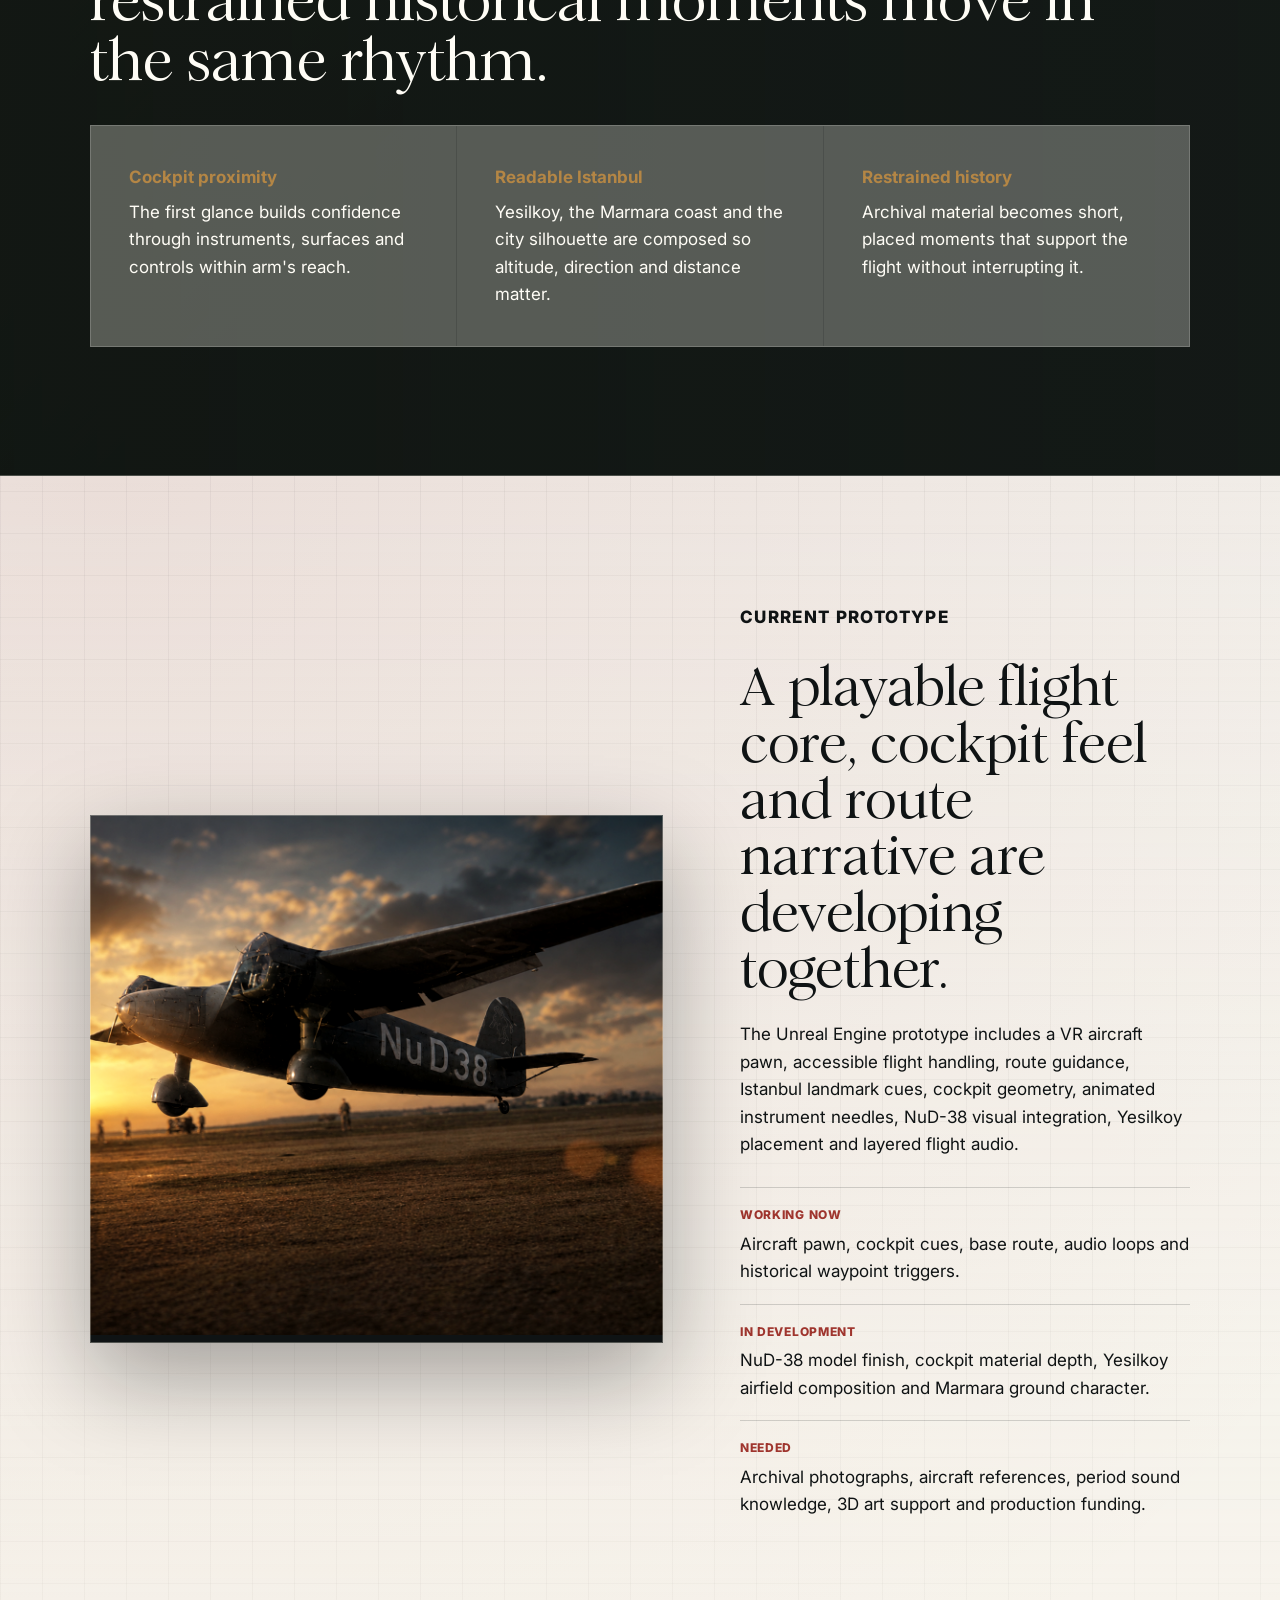
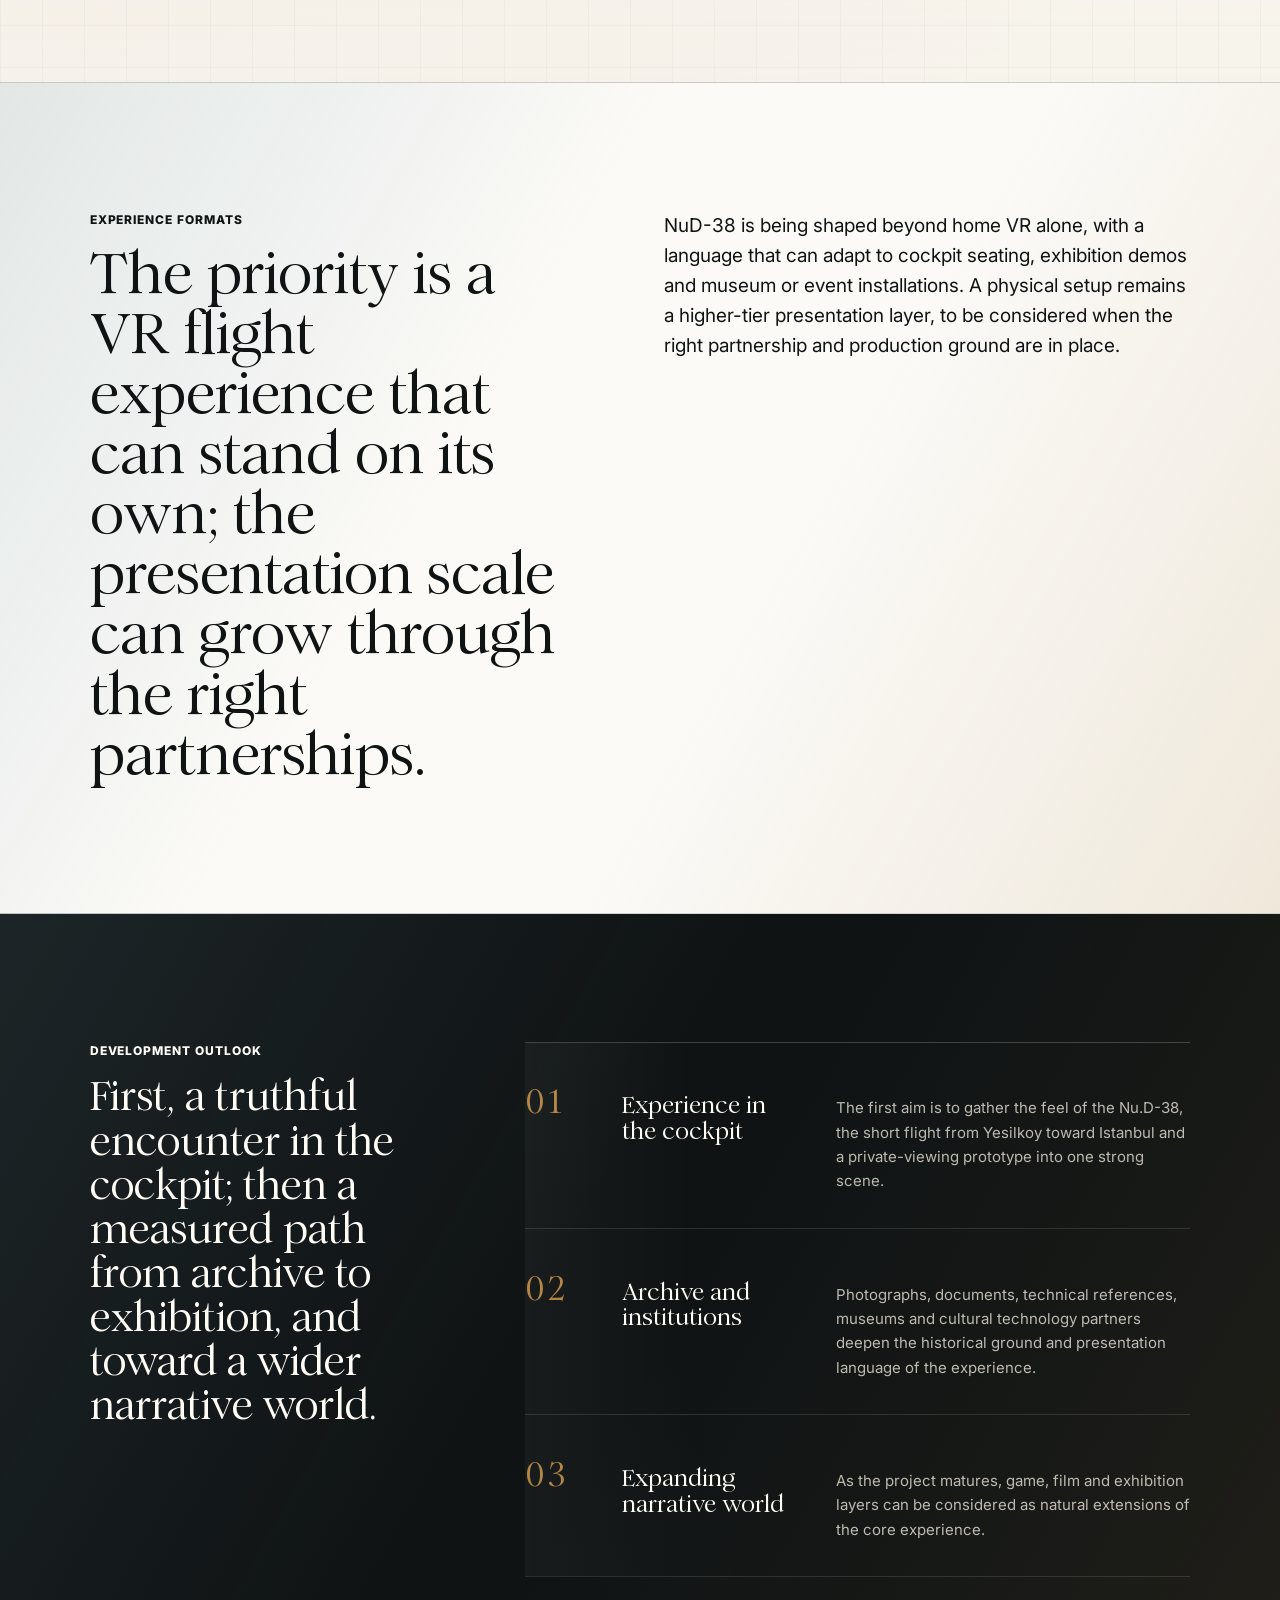
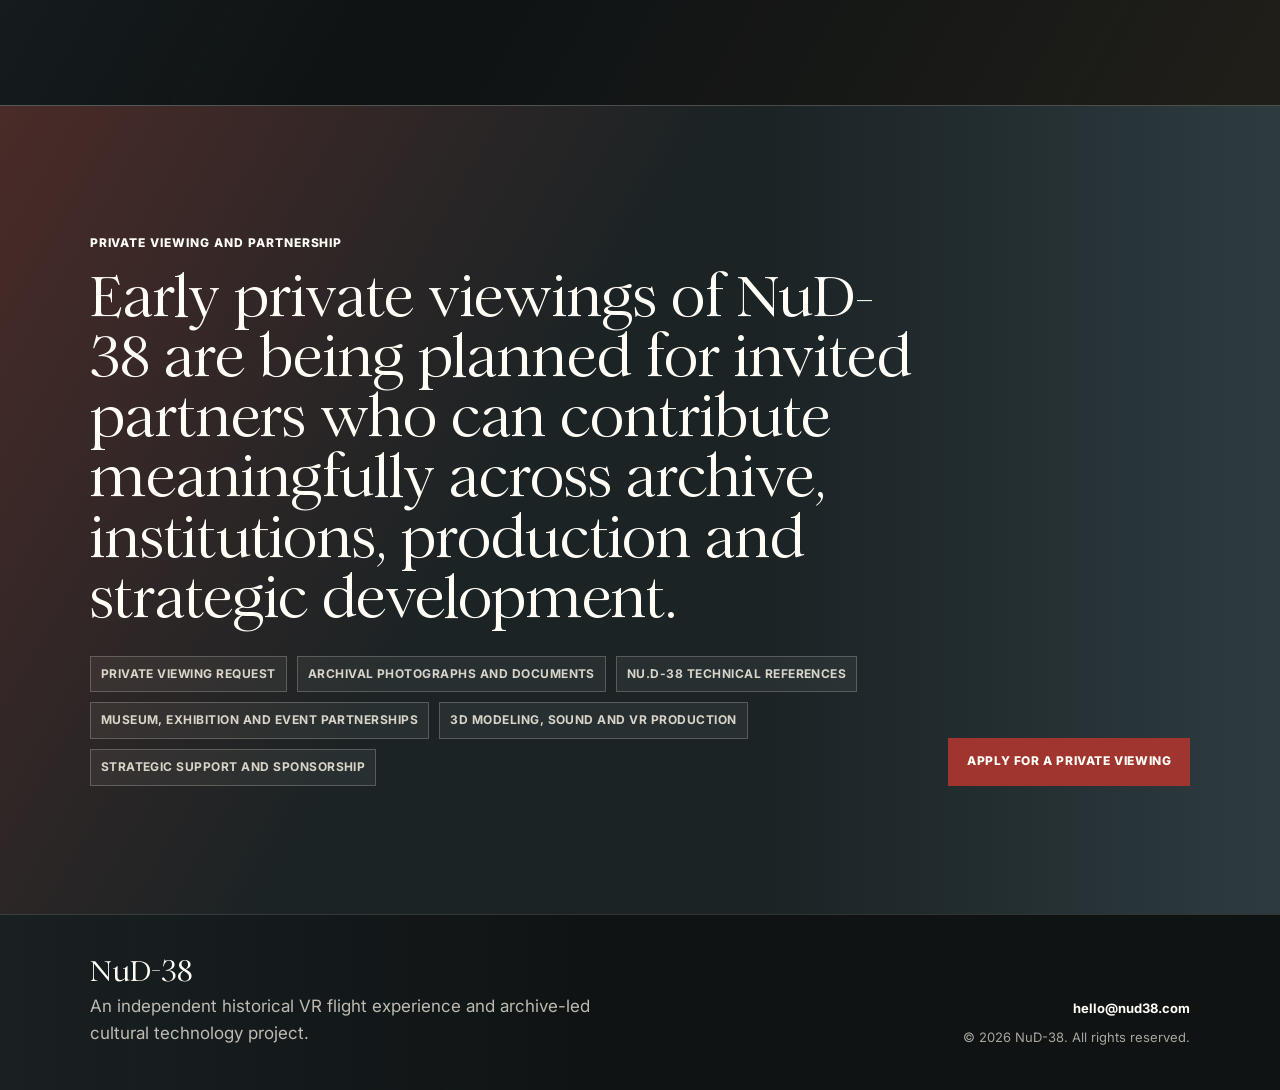
==== commit 59e85930: "Improve mobile nav and social previews" ====
--- a/en/index.html
+++ b/en/index.html
@@ -21,13 +21,17 @@
   <meta property="og:title" content="NuD-38 | Historical VR Flight Experience">
   <meta property="og:description" content="A historical VR flight experience built around Nuri Demirag's aviation legacy and a focused Istanbul route.">
   <meta property="og:url" content="https://nud38.com/en/">
-  <meta property="og:image" content="https://nud38.com/assets/thehero.png">
-  <meta property="og:image:alt" content="NuD-38 historical VR flight experience aircraft artwork">
+  <meta property="og:image" content="https://nud38.com/assets/social-card.jpg">
+  <meta property="og:image:secure_url" content="https://nud38.com/assets/social-card.jpg">
+  <meta property="og:image:type" content="image/jpeg">
+  <meta property="og:image:width" content="1200">
+  <meta property="og:image:height" content="630">
+  <meta property="og:image:alt" content="Cinematic aircraft artwork for the NuD-38 historical VR flight experience">
 
   <meta name="twitter:card" content="summary_large_image">
   <meta name="twitter:title" content="NuD-38 | Historical VR Flight Experience">
   <meta name="twitter:description" content="A focused VR route from the Besiktas workshop to Yesilkoy and Taskisla, shaped by Turkish aviation history.">
-  <meta name="twitter:image" content="https://nud38.com/assets/thehero.png">
+  <meta name="twitter:image" content="https://nud38.com/assets/social-card.jpg">
 
   <title>NuD-38 | Historical VR Flight Experience</title>
   <link rel="icon" href="../favicon.svg" type="image/svg+xml">
@@ -66,15 +70,18 @@
         <strong>NuD-38</strong>
       </span>
     </a>
-    <nav>
-      <a href="#experience">Experience</a>
-      <a href="#route">Route</a>
-      <a href="#archive">Archive</a>
-      <a href="#prototype">Prototype</a>
-      <a href="#formats">Format</a>
-      <a href="#support">Viewing</a>
+    <div class="header-actions">
+      <button class="menu-toggle" type="button" aria-expanded="false" aria-controls="primary-nav"><span>Menu</span></button>
+      <nav id="primary-nav">
+        <a href="#experience">Experience</a>
+        <a href="#route">Route</a>
+        <a href="#archive">Archive</a>
+        <a href="#prototype">Prototype</a>
+        <a href="#formats">Format</a>
+        <a href="#support">Viewing</a>
+      </nav>
       <a class="language-link" href="../index.html" hreflang="tr" lang="tr">TR</a>
-    </nav>
+    </div>
   </header>
 
   <main id="main">
@@ -82,7 +89,7 @@
       <img src="../assets/thehero.png" alt="NuD-38 aircraft parked in front of the Yesilkoy hangar in a historical airfield atmosphere" class="hero-image" width="1673" height="940">
       <div class="hero-overlay"></div>
       <div class="hero-copy">
-        <p class="eyebrow">Limited-access historical aviation experience</p>
+        <p class="eyebrow">Limited-access experience</p>
         <h1>NuD-38</h1>
         <p class="lead">A forgotten aviation vision, made perceptible from the cockpit through VR, cinematic narrative and a physical experience language.</p>
         <div class="hero-actions">
@@ -286,5 +293,22 @@
       <span>© 2026 NuD-38. All rights reserved.</span>
     </div>
   </footer>
+  <script>
+    const header = document.querySelector(".site-header");
+    const toggle = document.querySelector(".menu-toggle");
+    const navLinks = document.querySelectorAll("#primary-nav a");
+
+    toggle?.addEventListener("click", () => {
+      const isOpen = header.classList.toggle("menu-open");
+      toggle.setAttribute("aria-expanded", String(isOpen));
+    });
+
+    navLinks.forEach((link) => {
+      link.addEventListener("click", () => {
+        header.classList.remove("menu-open");
+        toggle?.setAttribute("aria-expanded", "false");
+      });
+    });
+  </script>
 </body>
 </html>
--- a/styles.css
+++ b/styles.css
@@ -133,6 +133,17 @@
   letter-spacing: 0;
 }
 
+.header-actions {
+  position: relative;
+  display: flex;
+  align-items: flex-start;
+  gap: 14px;
+}
+
+.menu-toggle {
+  display: none;
+}
+
 nav {
   display: flex;
   flex-wrap: wrap;
@@ -166,7 +177,13 @@
   min-width: 34px;
   padding: 2px 8px;
   border: 1px solid rgba(255, 249, 236, 0.48);
+  font-size: 12px;
+  font-weight: 700;
+  letter-spacing: 0.06em;
+  line-height: 1.55;
+  text-decoration: none;
   text-align: center;
+  text-transform: uppercase;
 }
 
 .language-link::after {
@@ -176,6 +193,12 @@
 nav a:hover::after,
 nav a:focus-visible::after {
   transform: scaleX(1);
+}
+
+.menu-toggle:focus-visible,
+.language-link:focus-visible {
+  outline: 2px solid rgba(255, 249, 236, 0.72);
+  outline-offset: 3px;
 }
 
 .hero {
@@ -877,29 +900,93 @@
 
   .site-header {
     position: absolute;
+    display: flex;
+    align-items: flex-start;
+    justify-content: space-between;
+    gap: 12px;
+    padding: 18px;
+  }
+
+  .brand {
+    min-width: 0;
+  }
+
+  .header-actions {
+    align-items: center;
+    gap: 10px;
+    margin-left: auto;
+  }
+
+  .menu-toggle {
+    width: 42px;
+    height: 42px;
     display: grid;
-    grid-template-columns: 1fr;
-    justify-items: start;
-    gap: 14px;
-    padding: 18px 18px 0;
+    place-items: center;
+    border: 1px solid rgba(255, 249, 236, 0.48);
+    color: var(--cream);
+    background: rgba(8, 11, 9, 0.28);
+    cursor: pointer;
+    font: inherit;
+  }
+
+  .menu-toggle span {
+    position: absolute;
+    width: 1px;
+    height: 1px;
+    overflow: hidden;
+    clip: rect(0 0 0 0);
+    white-space: nowrap;
+  }
+
+  .menu-toggle::before {
+    width: 18px;
+    height: 2px;
+    content: "";
+    background: currentColor;
+    box-shadow: 0 -6px 0 currentColor, 0 6px 0 currentColor;
+  }
+
+  .site-header:not(.menu-open) nav {
+    display: none;
   }
 
   nav {
-    width: 100%;
-    max-width: none;
-    justify-content: flex-start;
-    gap: 10px 16px;
-    font-size: 11px;
+    position: absolute;
+    top: calc(100% + 10px);
+    right: 0;
+    width: min(72vw, 260px);
+    display: grid;
+    gap: 0;
+    padding: 8px 0;
+    border: 1px solid rgba(255, 249, 236, 0.26);
+    background: rgba(12, 16, 14, 0.94);
+    box-shadow: var(--shadow);
+    backdrop-filter: blur(14px);
+    font-size: 12px;
     line-height: 1;
   }
 
+  nav a {
+    padding: 14px 16px;
+    border-bottom: 1px solid rgba(255, 249, 236, 0.12);
+  }
+
+  nav a:last-child {
+    border-bottom: 0;
+  }
+
   nav a::after {
-    bottom: -5px;
+    display: none;
   }
 
   .language-link {
-    min-width: 30px;
-    padding: 2px 7px;
+    min-width: 42px;
+    min-height: 42px;
+    display: inline-grid;
+    place-items: center;
+    padding: 0 8px;
+    background: rgba(8, 11, 9, 0.28);
+    line-height: 1;
   }
 
   .hero {
@@ -950,7 +1037,7 @@
 @media (max-width: 420px) {
   nav {
     gap: 9px 12px;
-    font-size: 10px;
+    font-size: 11px;
     letter-spacing: 0.05em;
   }
 }
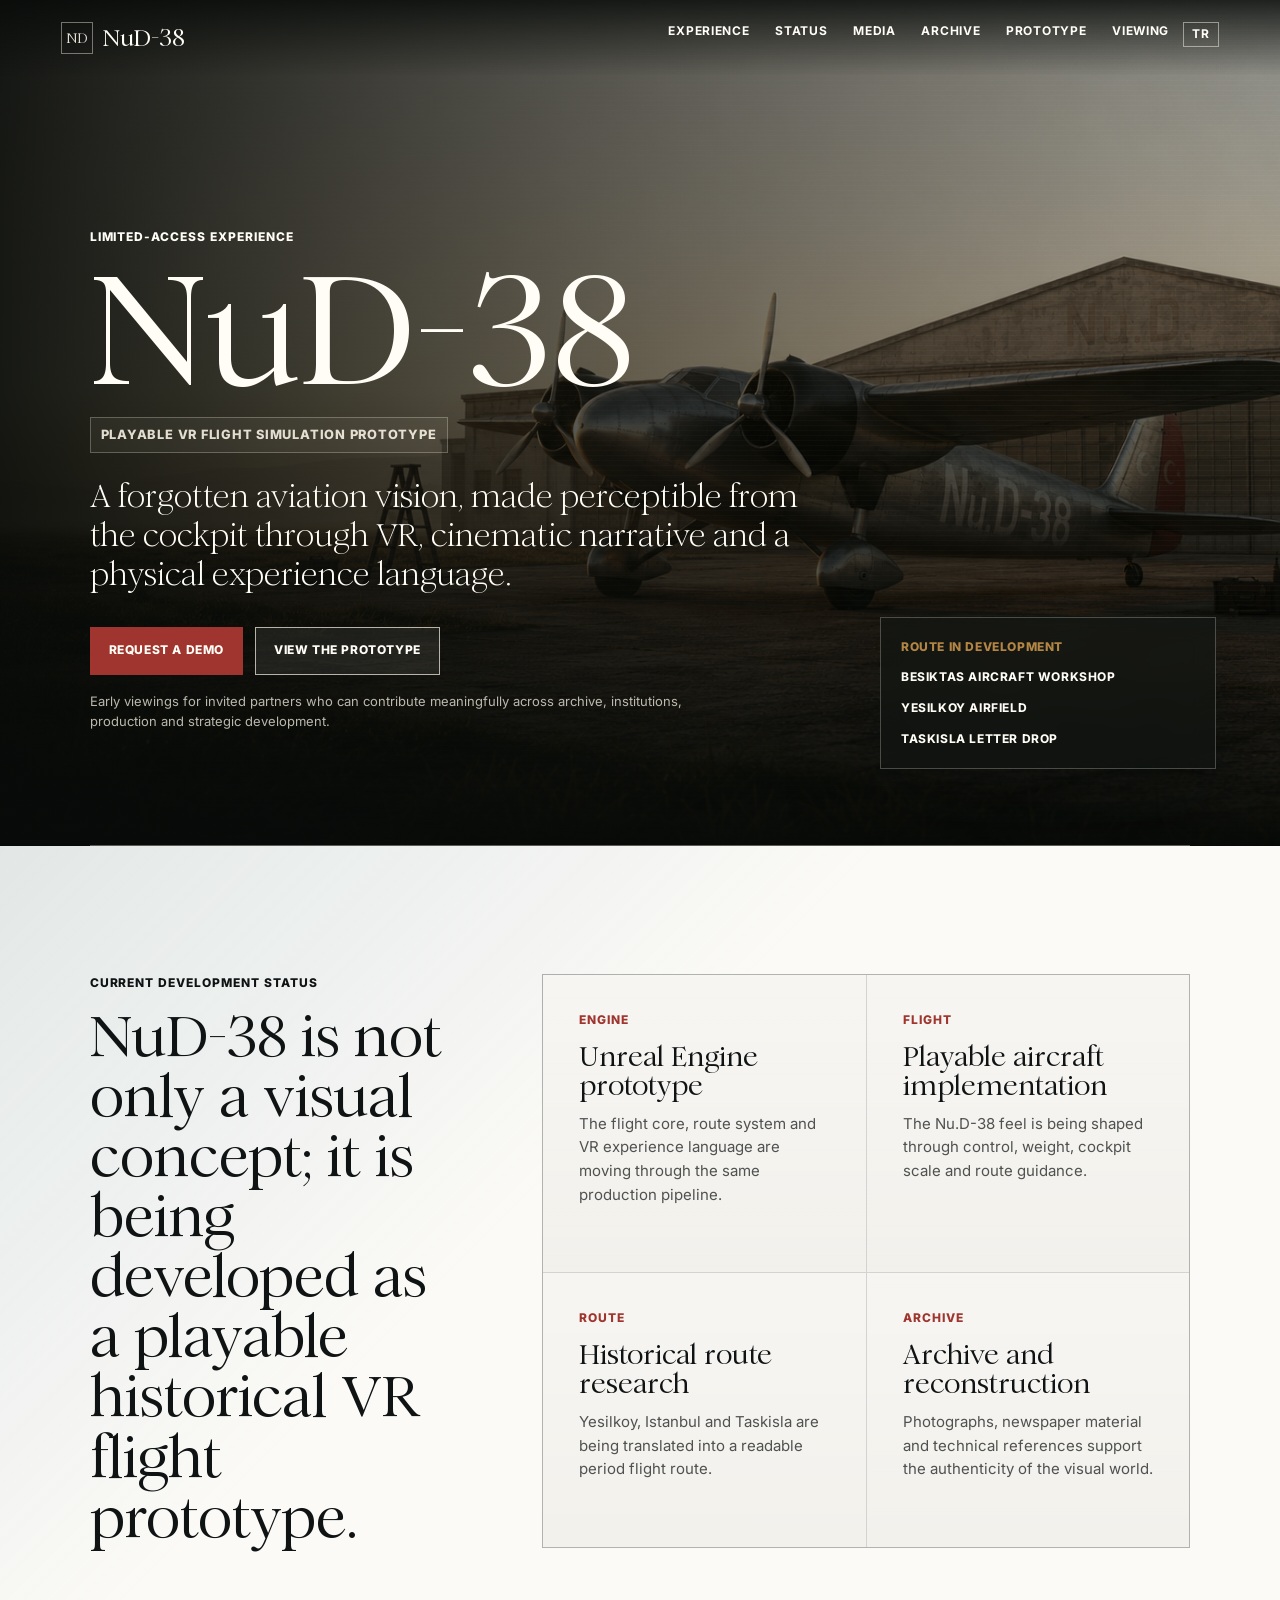
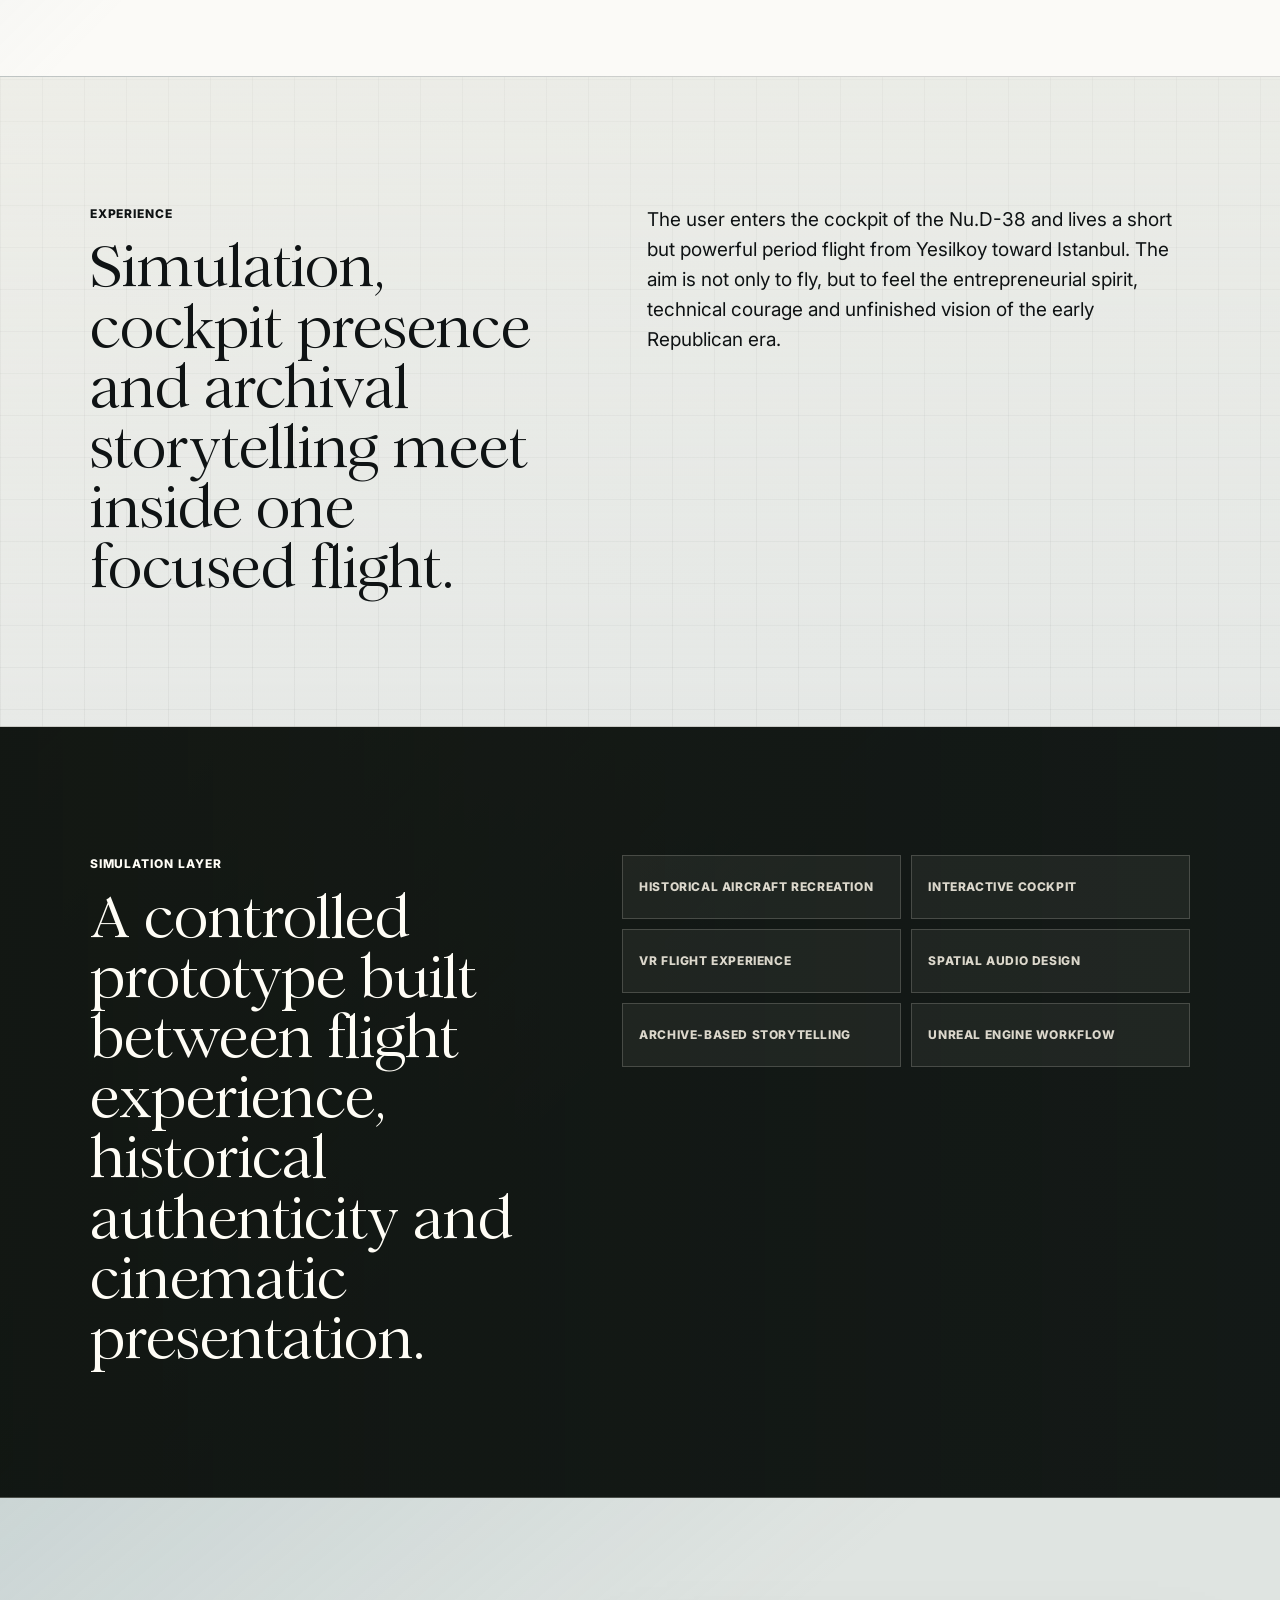
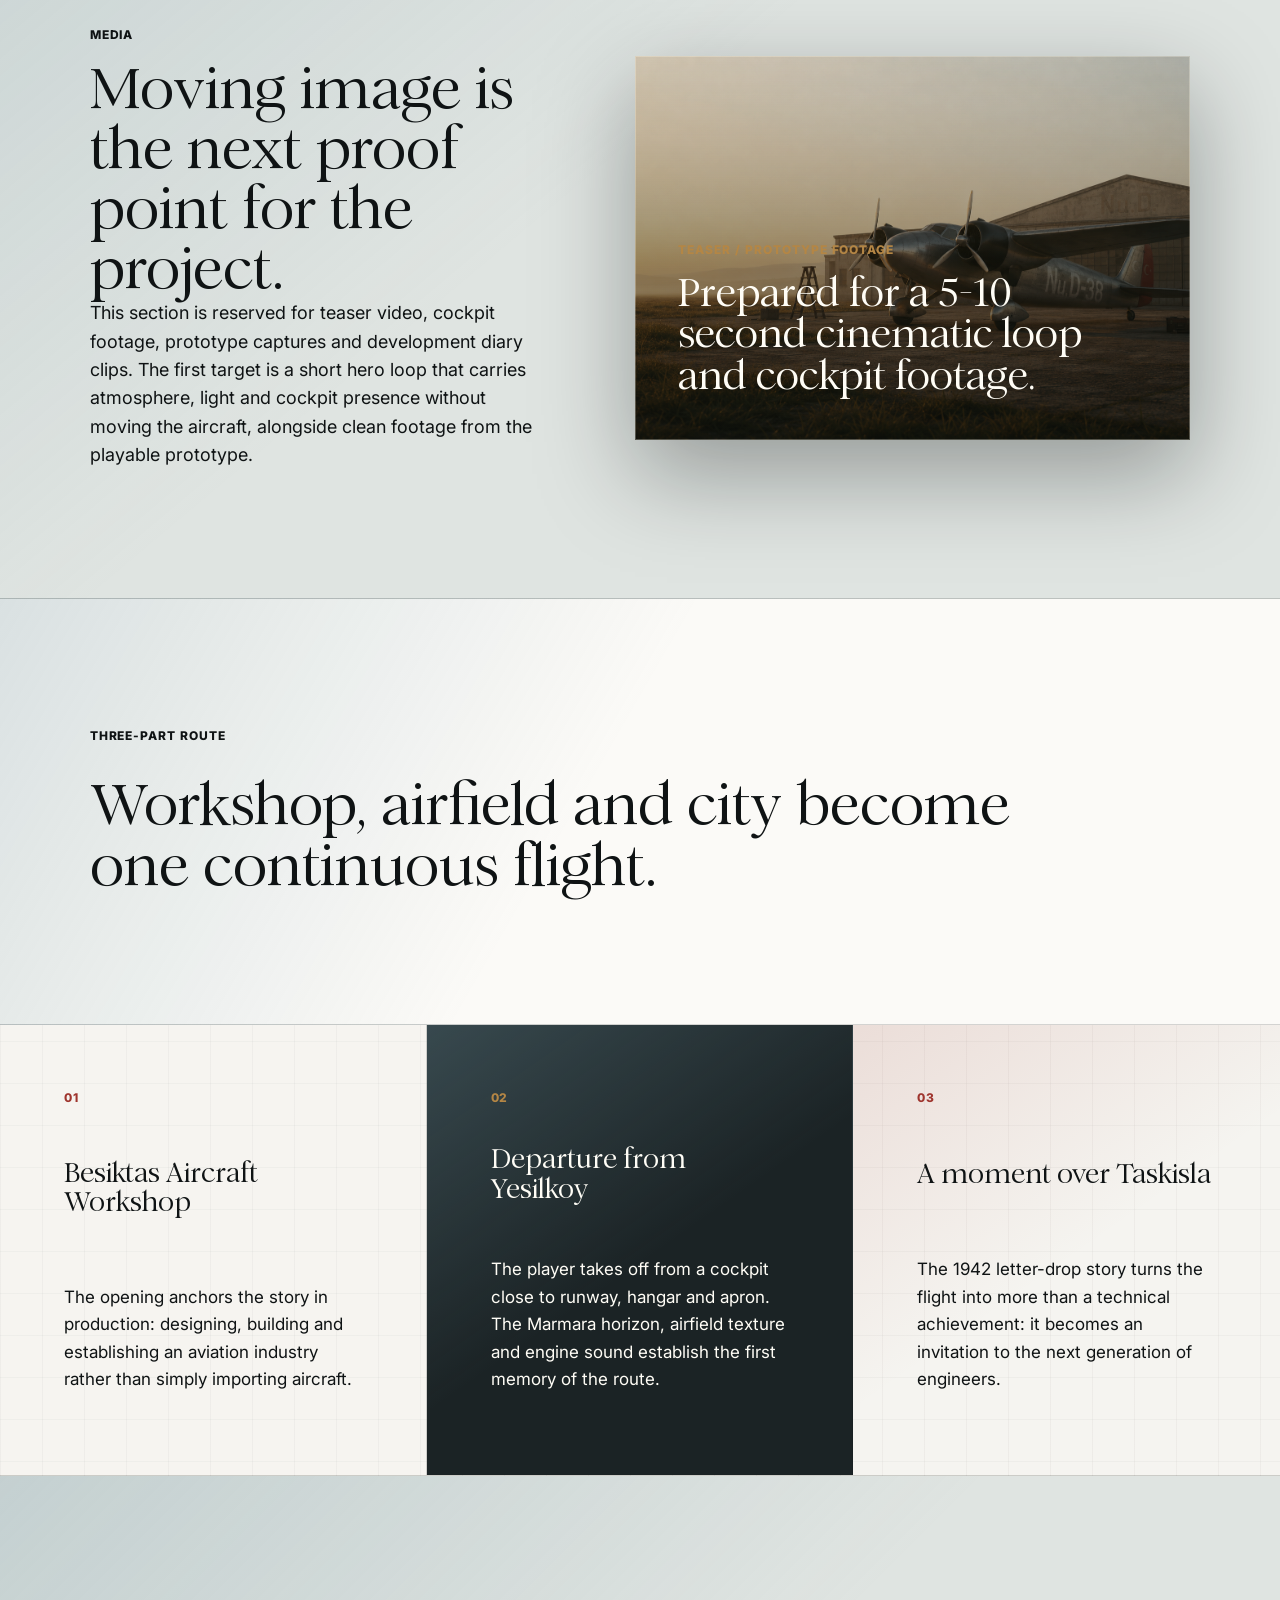
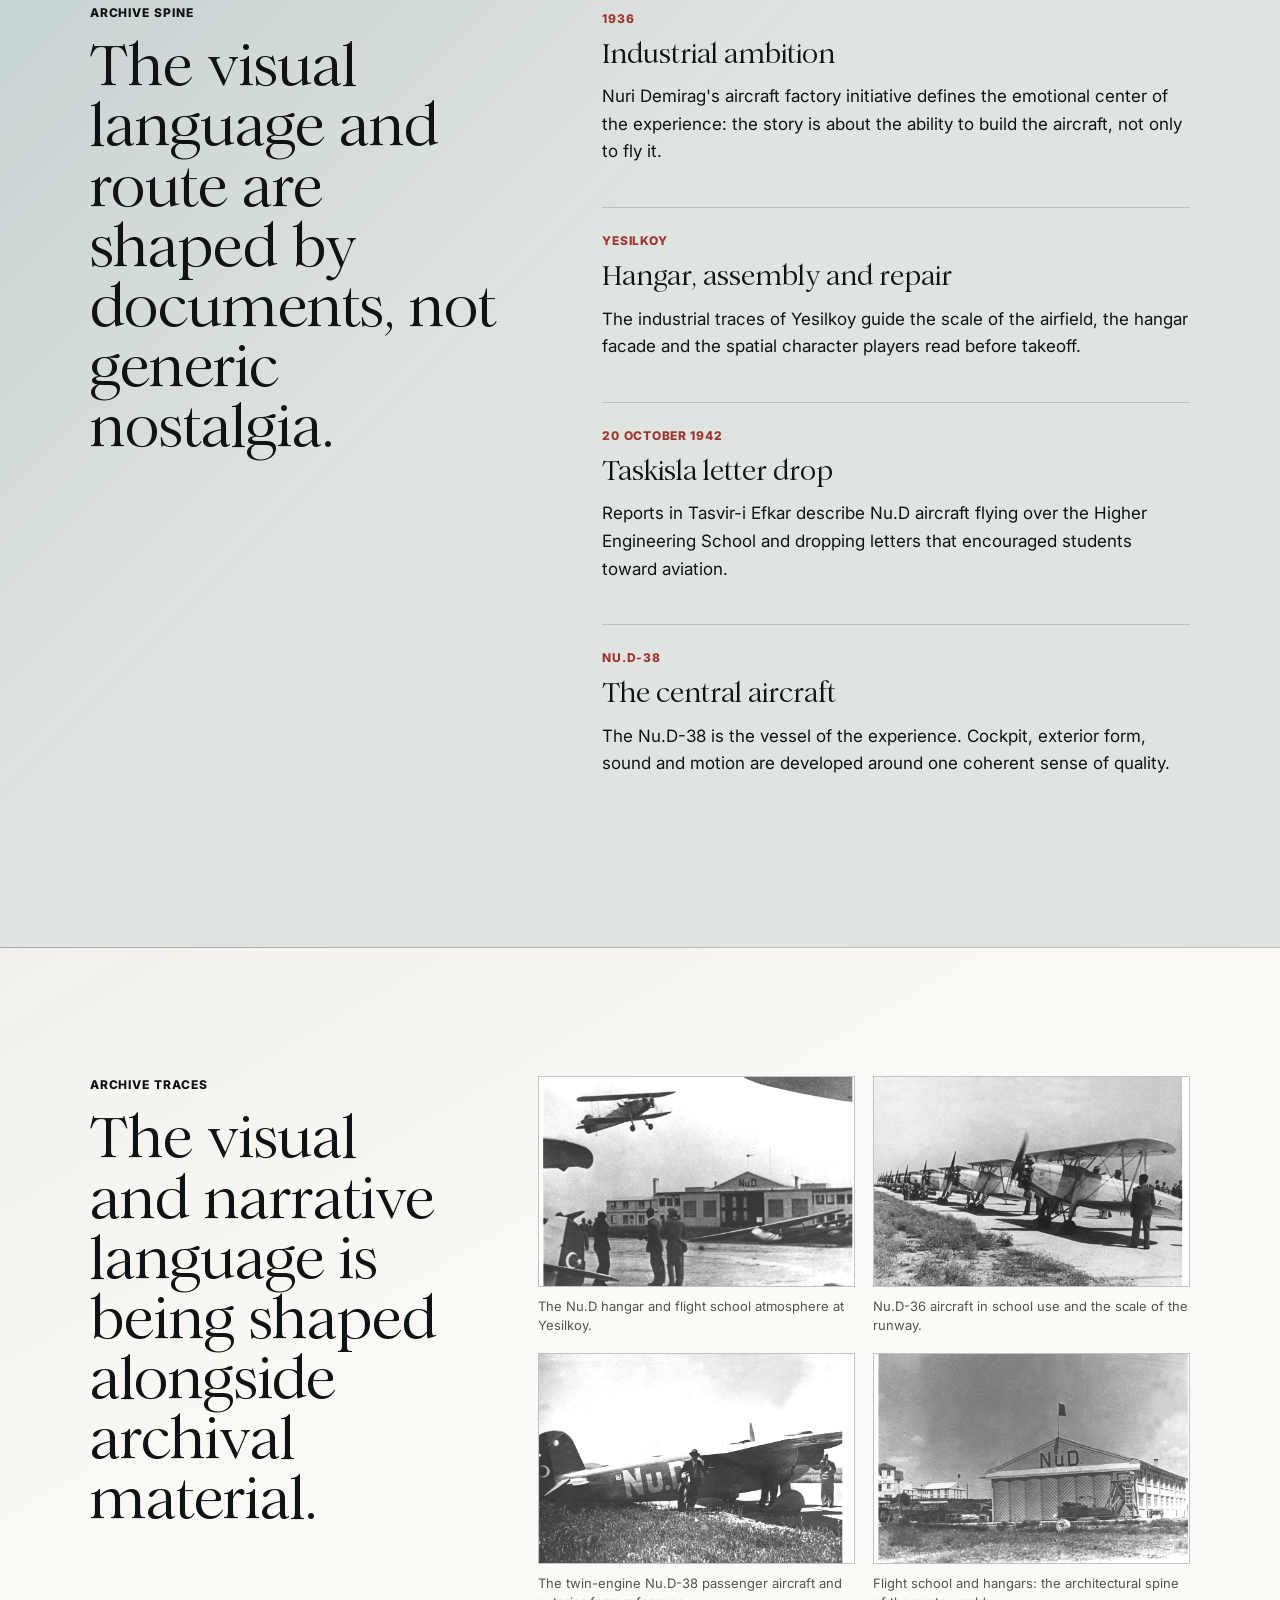
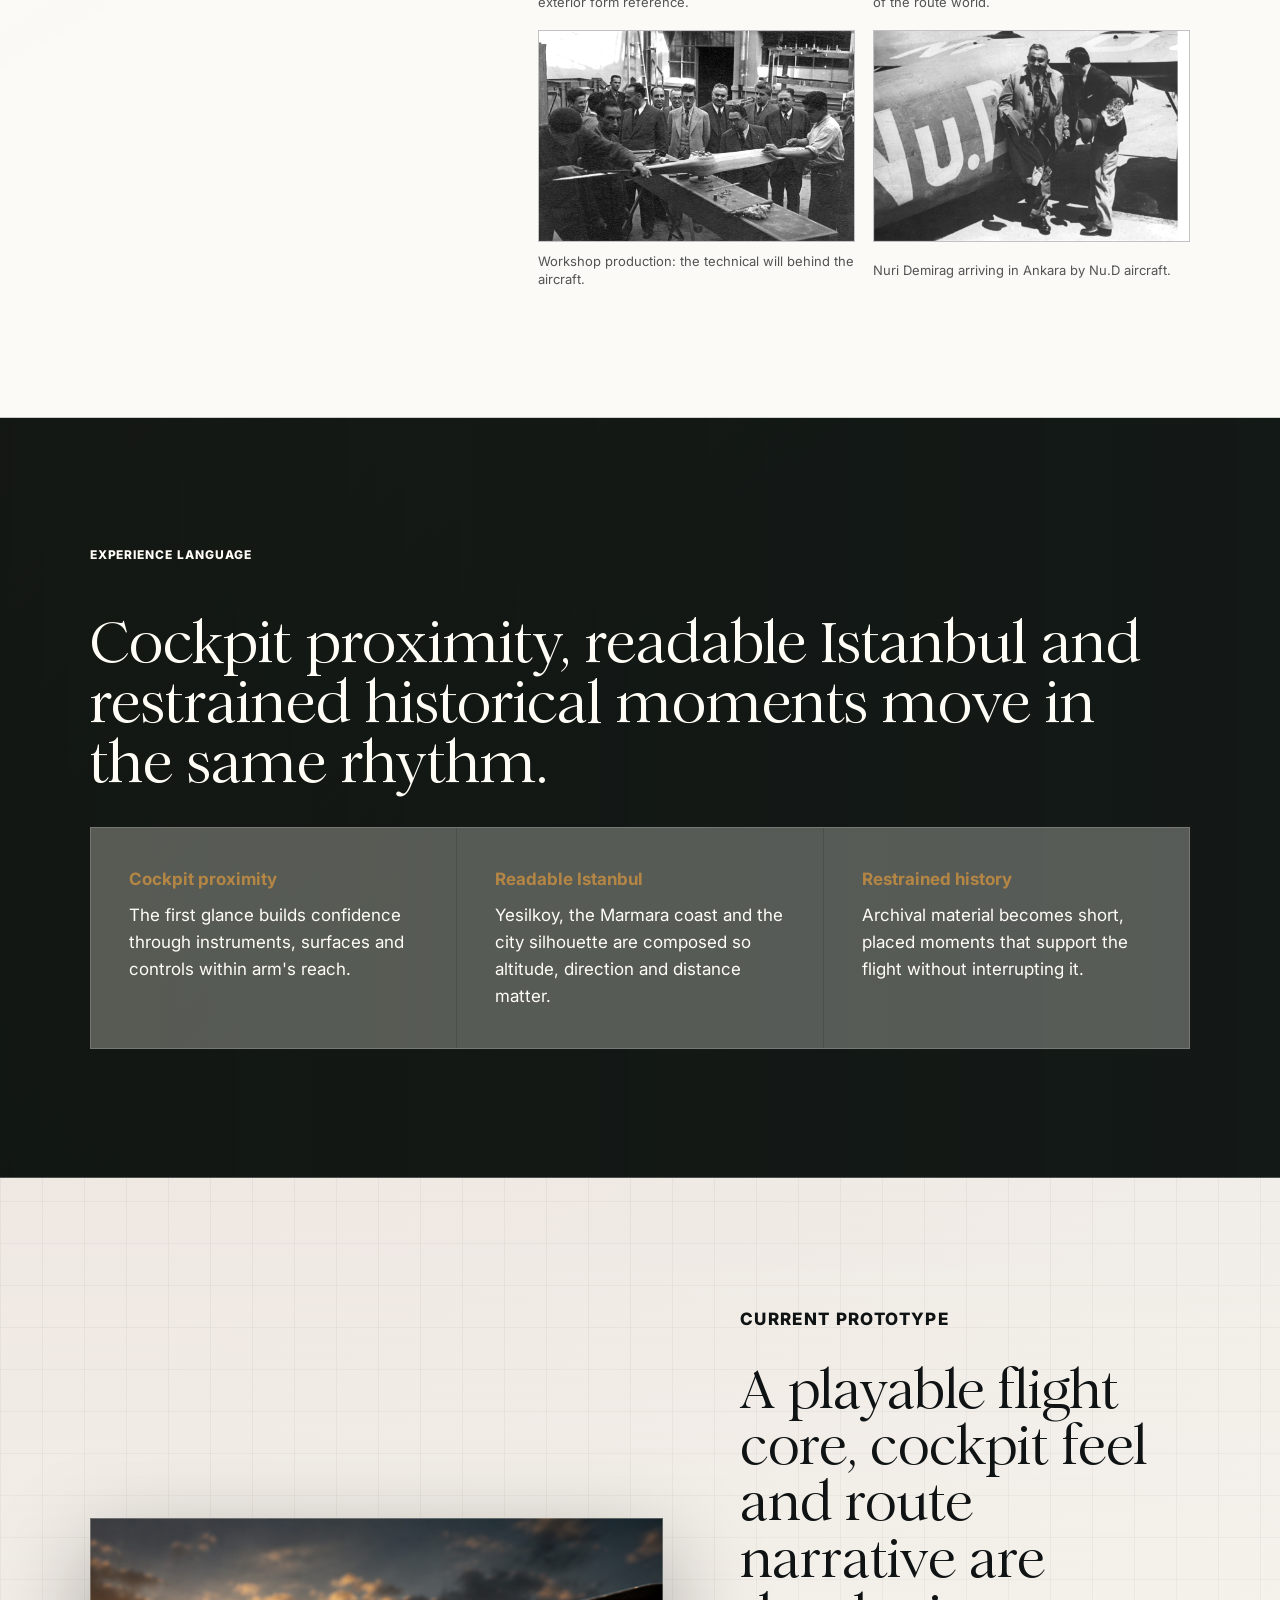
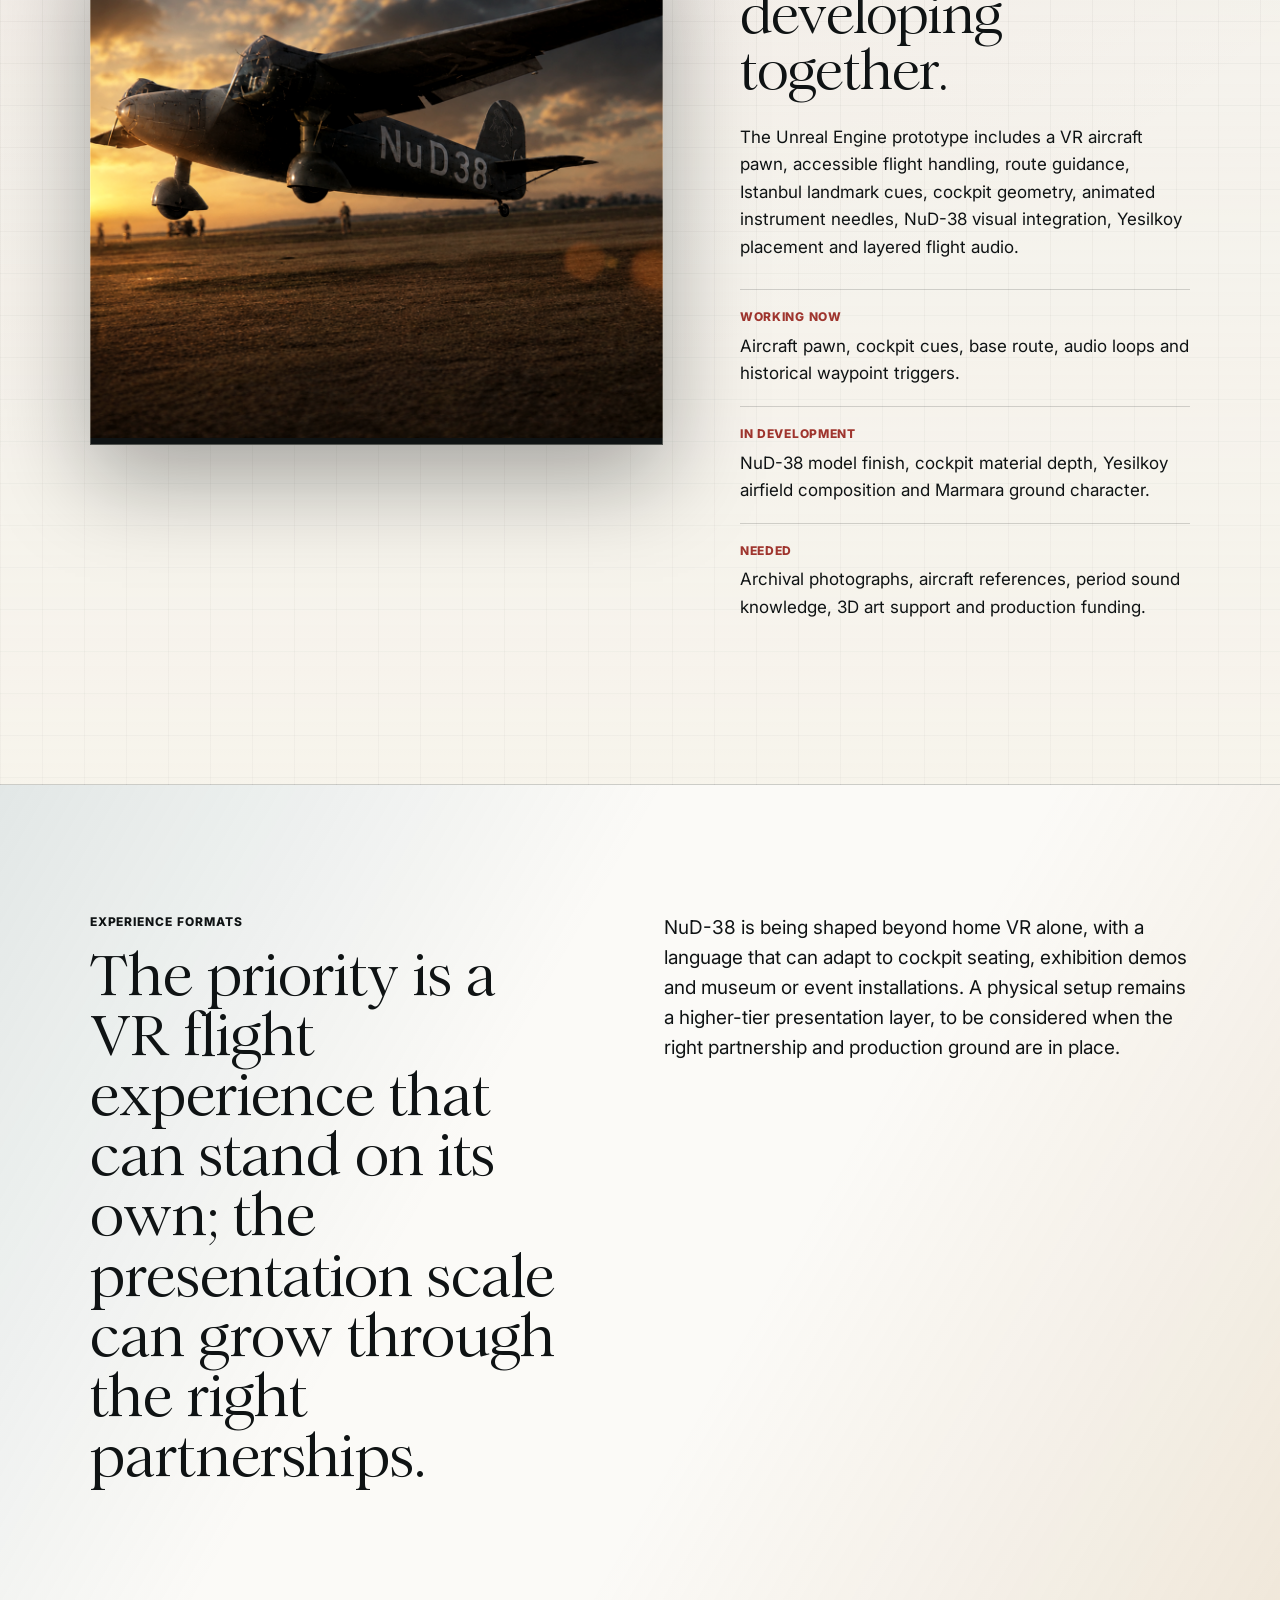
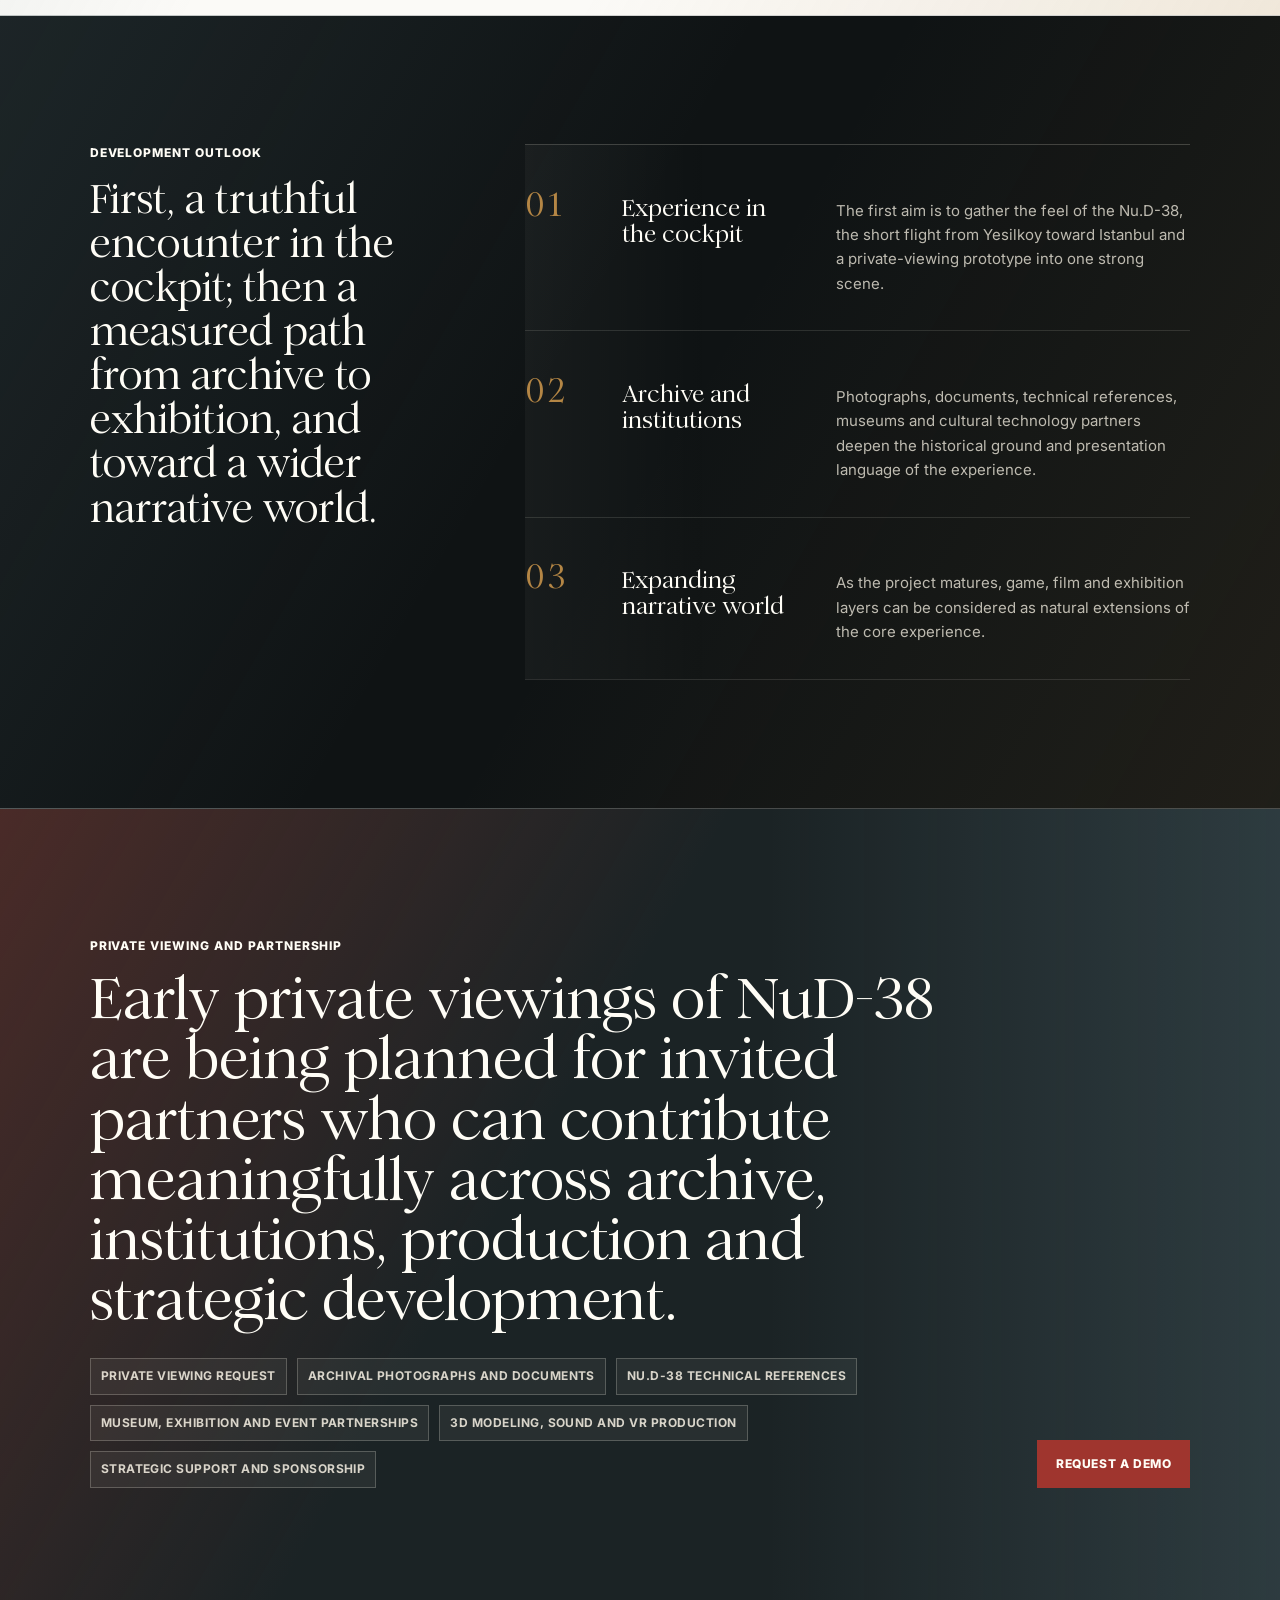
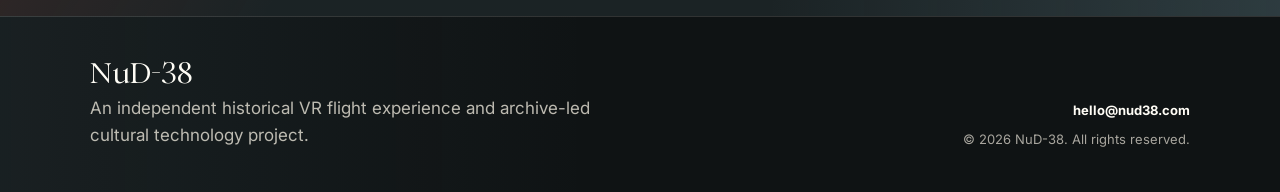
==== commit 01c07403: "Clarify VR simulation positioning" ====
--- a/en/index.html
+++ b/en/index.html
@@ -3,7 +3,7 @@
 <head>
   <meta charset="utf-8">
   <meta name="viewport" content="width=device-width, initial-scale=1">
-  <meta name="description" content="NuD-38 is a historical VR flight experience about Nuri Demirag's aviation legacy, supported by archival material and connecting Besiktas, Yesilkoy and Taskisla.">
+  <meta name="description" content="NuD-38 is a playable historical VR flight simulation prototype in development, inspired by the Nu.D-38 aircraft and Nuri Demirag's aviation legacy.">
   <meta name="robots" content="index, follow, max-image-preview:large">
   <meta name="theme-color" content="#111612">
   <link rel="canonical" href="https://nud38.com/en/">
@@ -18,8 +18,8 @@
   <meta property="og:locale" content="en_US">
   <meta property="og:type" content="website">
   <meta property="og:site_name" content="NuD-38">
-  <meta property="og:title" content="NuD-38 | Historical VR Flight Experience">
-  <meta property="og:description" content="A historical VR flight experience built around Nuri Demirag's aviation legacy and a focused Istanbul route.">
+  <meta property="og:title" content="NuD-38 | Historical VR Flight Simulation">
+  <meta property="og:description" content="A playable historical VR flight simulation prototype inspired by the Nu.D-38 aircraft and Nuri Demirag's aviation legacy.">
   <meta property="og:url" content="https://nud38.com/en/">
   <meta property="og:image" content="https://nud38.com/assets/social-card.jpg">
   <meta property="og:image:secure_url" content="https://nud38.com/assets/social-card.jpg">
@@ -29,11 +29,11 @@
   <meta property="og:image:alt" content="Cinematic aircraft artwork for the NuD-38 historical VR flight experience">
 
   <meta name="twitter:card" content="summary_large_image">
-  <meta name="twitter:title" content="NuD-38 | Historical VR Flight Experience">
-  <meta name="twitter:description" content="A focused VR route from the Besiktas workshop to Yesilkoy and Taskisla, shaped by Turkish aviation history.">
+  <meta name="twitter:title" content="NuD-38 | Historical VR Flight Simulation">
+  <meta name="twitter:description" content="A playable historical VR flight prototype shaped by the Nu.D-38 aircraft, archival research and Turkish aviation history.">
   <meta name="twitter:image" content="https://nud38.com/assets/social-card.jpg">
 
-  <title>NuD-38 | Historical VR Flight Experience</title>
+  <title>NuD-38 | Historical VR Flight Simulation</title>
   <link rel="icon" href="../favicon.svg" type="image/svg+xml">
   <link rel="stylesheet" href="../styles.css">
   <script type="application/ld+json">
@@ -43,7 +43,7 @@
     "name": "NuD-38",
     "url": "https://nud38.com/en/",
     "image": "https://nud38.com/assets/thehero.png",
-    "description": "A historical VR flight experience about Nuri Demirag's aviation legacy, supported by archival material and connecting Besiktas, Yesilkoy and Taskisla.",
+    "description": "A playable historical VR flight simulation prototype in development, inspired by the Nu.D-38 aircraft and Nuri Demirag's aviation legacy.",
     "genre": ["Historical", "Virtual Reality", "Flight Experience"],
     "gamePlatform": ["PC VR"],
     "applicationCategory": "Game",
@@ -74,10 +74,10 @@
       <button class="menu-toggle" type="button" aria-expanded="false" aria-controls="primary-nav"><span>Menu</span></button>
       <nav id="primary-nav">
         <a href="#experience">Experience</a>
-        <a href="#route">Route</a>
+        <a href="#status">Status</a>
+        <a href="#media">Media</a>
         <a href="#archive">Archive</a>
         <a href="#prototype">Prototype</a>
-        <a href="#formats">Format</a>
         <a href="#support">Viewing</a>
       </nav>
       <a class="language-link" href="../index.html" hreflang="tr" lang="tr">TR</a>
@@ -91,9 +91,10 @@
       <div class="hero-copy">
         <p class="eyebrow">Limited-access experience</p>
         <h1>NuD-38</h1>
+        <p class="hero-positioning">Playable VR flight simulation prototype</p>
         <p class="lead">A forgotten aviation vision, made perceptible from the cockpit through VR, cinematic narrative and a physical experience language.</p>
         <div class="hero-actions">
-          <a class="button primary" href="mailto:hello@nud38.com?subject=NuD38%20-%20Private%20Viewing%20Application&body=Hello%2C%0A%0AI%20would%20like%20to%20apply%20for%20a%20private%20NuD38%20viewing.%0A%0AName%3A%0ACompany%20%2F%20background%3A%0AInterest%3A%0AMessage%3A">Apply for a Private Viewing</a>
+          <a class="button primary" href="mailto:hello@nud38.com?subject=NuD38%20-%20Private%20Demo%20Request&body=Hello%2C%0A%0AI%20would%20like%20to%20learn%20more%20about%20the%20NuD38%20private%20demo%20%2F%20viewing%20process.%0A%0AName%3A%0ACompany%20%2F%20background%3A%0AInterest%3A%0AMessage%3A">Request a Demo</a>
           <a class="button secondary" href="#prototype">View the prototype</a>
         </div>
         <p class="cta-note">Early viewings for invited partners who can contribute meaningfully across archive, institutions, production and strategic development.</p>
@@ -106,12 +107,68 @@
       </aside>
     </section>
 
+    <section class="status-panel" id="status" aria-label="Current development status">
+      <div class="section-heading">
+        <p class="eyebrow">Current development status</p>
+        <h2>NuD-38 is not only a visual concept; it is being developed as a playable historical VR flight prototype.</h2>
+      </div>
+      <div class="status-grid">
+        <article>
+          <span>Engine</span>
+          <strong>Unreal Engine prototype</strong>
+          <p>The flight core, route system and VR experience language are moving through the same production pipeline.</p>
+        </article>
+        <article>
+          <span>Flight</span>
+          <strong>Playable aircraft implementation</strong>
+          <p>The Nu.D-38 feel is being shaped through control, weight, cockpit scale and route guidance.</p>
+        </article>
+        <article>
+          <span>Route</span>
+          <strong>Historical route research</strong>
+          <p>Yesilkoy, Istanbul and Taskisla are being translated into a readable period flight route.</p>
+        </article>
+        <article>
+          <span>Archive</span>
+          <strong>Archive and reconstruction</strong>
+          <p>Photographs, newspaper material and technical references support the authenticity of the visual world.</p>
+        </article>
+      </div>
+    </section>
+
     <section class="statement" id="experience">
       <div>
         <p class="eyebrow">Experience</p>
-        <h2>An early Turkish aviation dream becomes a cinematic route experienced from the cockpit.</h2>
+        <h2>Simulation, cockpit presence and archival storytelling meet inside one focused flight.</h2>
       </div>
       <p>The user enters the cockpit of the Nu.D-38 and lives a short but powerful period flight from Yesilkoy toward Istanbul. The aim is not only to fly, but to feel the entrepreneurial spirit, technical courage and unfinished vision of the early Republican era.</p>
+    </section>
+
+    <section class="simulation-layer" aria-label="Simulation layer">
+      <div>
+        <p class="eyebrow">Simulation layer</p>
+        <h2>A controlled prototype built between flight experience, historical authenticity and cinematic presentation.</h2>
+      </div>
+      <div class="simulation-list">
+        <span>Historical aircraft recreation</span>
+        <span>Interactive cockpit</span>
+        <span>VR flight experience</span>
+        <span>Spatial audio design</span>
+        <span>Archive-based storytelling</span>
+        <span>Unreal Engine workflow</span>
+      </div>
+    </section>
+
+    <section class="media-preview" id="media" aria-label="NuD-38 media and prototype footage">
+      <div class="media-copy">
+        <p class="eyebrow">Media</p>
+        <h2>Moving image is the next proof point for the project.</h2>
+        <p>This section is reserved for teaser video, cockpit footage, prototype captures and development diary clips. The first target is a short hero loop that carries atmosphere, light and cockpit presence without moving the aircraft, alongside clean footage from the playable prototype.</p>
+      </div>
+      <div class="video-placeholder" role="img" aria-label="Reserved area for NuD-38 teaser and prototype footage">
+        <span>Teaser / Prototype Footage</span>
+        <strong>Prepared for a 5-10 second cinematic loop and cockpit footage.</strong>
+      </div>
     </section>
 
     <section class="route-intro" aria-label="NuD-38 route summary">
@@ -279,7 +336,7 @@
           <span>Strategic support and sponsorship</span>
         </div>
       </div>
-      <a class="button primary dark" href="mailto:hello@nud38.com?subject=NuD38%20-%20Private%20Viewing%20Application&body=Hello%2C%0A%0AI%20would%20like%20to%20apply%20for%20a%20private%20NuD38%20viewing.%0A%0AName%3A%0ACompany%20%2F%20background%3A%0AInterest%3A%0AMessage%3A">Apply for a Private Viewing</a>
+      <a class="button primary dark" href="mailto:hello@nud38.com?subject=NuD38%20-%20Private%20Demo%20Request&body=Hello%2C%0A%0AI%20would%20like%20to%20learn%20more%20about%20the%20NuD38%20private%20demo%20%2F%20viewing%20process.%0A%0AName%3A%0ACompany%20%2F%20background%3A%0AInterest%3A%0AMessage%3A">Request a Demo</a>
     </section>
   </main>
 
--- a/styles.css
+++ b/styles.css
@@ -300,6 +300,21 @@
   line-height: 1.28;
 }
 
+.hero-positioning {
+  width: fit-content;
+  max-width: 720px;
+  margin: -8px 0 24px;
+  padding: 8px 10px;
+  border: 1px solid rgba(255, 249, 236, 0.26);
+  color: rgba(255, 249, 236, 0.86);
+  background: rgba(255, 249, 236, 0.055);
+  font-size: clamp(12px, 1vw, 14px);
+  font-weight: 800;
+  letter-spacing: 0.06em;
+  line-height: 1.35;
+  text-transform: uppercase;
+}
+
 .hero-actions {
   display: flex;
   flex-wrap: wrap;
@@ -389,6 +404,9 @@
 }
 
 .statement,
+.status-panel,
+.simulation-layer,
+.media-preview,
 .route-intro,
 .history,
 .archive-evidence,
@@ -400,6 +418,57 @@
   padding: clamp(66px, 10vw, 138px) clamp(18px, 7vw, 104px);
 }
 
+.status-panel {
+  display: grid;
+  grid-template-columns: minmax(280px, 0.56fr) minmax(320px, 1fr);
+  gap: clamp(34px, 7vw, 110px);
+  border-bottom: 1px solid var(--line);
+  background:
+    linear-gradient(135deg, rgba(111, 146, 158, 0.18), transparent 42%),
+    var(--porcelain);
+}
+
+.status-grid {
+  display: grid;
+  grid-template-columns: repeat(2, minmax(0, 1fr));
+  gap: 1px;
+  border: 1px solid var(--line);
+  background: var(--line);
+}
+
+.status-grid article {
+  min-height: 210px;
+  display: grid;
+  align-content: start;
+  gap: 12px;
+  padding: clamp(22px, 3vw, 36px);
+  background:
+    linear-gradient(180deg, rgba(255, 255, 255, 0.32), transparent),
+    var(--paper);
+}
+
+.status-grid span {
+  color: var(--oxide);
+  font-size: 12px;
+  font-weight: 800;
+  letter-spacing: 0.08em;
+  text-transform: uppercase;
+}
+
+.status-grid strong {
+  font-family: var(--serif);
+  font-size: clamp(24px, 2.1vw, 32px);
+  font-weight: 500;
+  line-height: 1.08;
+}
+
+.status-grid p {
+  margin-bottom: 0;
+  color: rgba(15, 19, 20, 0.72);
+  font-size: 15px;
+  line-height: 1.58;
+}
+
 .statement {
   display: grid;
   grid-template-columns: minmax(260px, 0.86fr) minmax(320px, 1fr);
@@ -413,6 +482,101 @@
   font-family: var(--sans);
   font-size: clamp(19px, 1.45vw, 24px);
   line-height: 1.58;
+}
+
+.simulation-layer {
+  display: grid;
+  grid-template-columns: minmax(300px, 0.78fr) minmax(320px, 1fr);
+  gap: clamp(34px, 7vw, 110px);
+  align-items: start;
+  color: var(--cream);
+  border-bottom: 1px solid var(--line-light);
+  background:
+    linear-gradient(90deg, rgba(17, 22, 18, 0.96), rgba(17, 22, 18, 0.76)),
+    linear-gradient(135deg, rgba(180, 134, 69, 0.2), transparent 46%),
+    var(--ink-soft);
+}
+
+.simulation-layer h2 {
+  max-width: 900px;
+}
+
+.simulation-list {
+  display: grid;
+  grid-template-columns: repeat(2, minmax(0, 1fr));
+  gap: 10px;
+}
+
+.simulation-list span {
+  min-height: 64px;
+  display: flex;
+  align-items: center;
+  padding: 14px 16px;
+  border: 1px solid rgba(255, 249, 236, 0.18);
+  color: rgba(255, 249, 236, 0.84);
+  background: rgba(255, 249, 236, 0.055);
+  font-size: 12px;
+  font-weight: 800;
+  letter-spacing: 0.05em;
+  line-height: 1.35;
+  text-transform: uppercase;
+}
+
+.media-preview {
+  display: grid;
+  grid-template-columns: minmax(300px, 0.82fr) minmax(320px, 1fr);
+  gap: clamp(34px, 7vw, 110px);
+  align-items: center;
+  border-bottom: 1px solid var(--line);
+  background:
+    linear-gradient(140deg, rgba(111, 146, 158, 0.18), transparent 44%),
+    var(--paper-deep);
+}
+
+.media-copy p:last-child {
+  max-width: 760px;
+  margin-bottom: 0;
+  font-size: clamp(18px, 1.32vw, 22px);
+  line-height: 1.58;
+}
+
+.video-placeholder {
+  min-height: clamp(260px, 30vw, 440px);
+  display: grid;
+  align-content: end;
+  gap: 12px;
+  padding: clamp(24px, 3.4vw, 44px);
+  color: var(--cream);
+  background:
+    linear-gradient(180deg, rgba(8, 11, 9, 0.08), rgba(8, 11, 9, 0.72)),
+    url("assets/thehero.png") center / cover;
+  box-shadow: var(--shadow);
+  position: relative;
+  overflow: hidden;
+}
+
+.video-placeholder::after {
+  position: absolute;
+  inset: 0;
+  content: "";
+  border: 1px solid rgba(255, 249, 236, 0.28);
+  pointer-events: none;
+}
+
+.video-placeholder span {
+  color: var(--brass);
+  font-size: 12px;
+  font-weight: 800;
+  letter-spacing: 0.08em;
+  text-transform: uppercase;
+}
+
+.video-placeholder strong {
+  max-width: 520px;
+  font-family: var(--serif);
+  font-size: clamp(26px, 3vw, 42px);
+  font-weight: 500;
+  line-height: 1.08;
 }
 
 .route-intro {
@@ -850,6 +1014,9 @@
   }
 
   .statement,
+  .status-panel,
+  .simulation-layer,
+  .media-preview,
   .history,
   .archive-evidence,
   .principle-grid,
@@ -879,6 +1046,11 @@
     grid-template-columns: 1fr;
   }
 
+  .status-grid,
+  .simulation-list {
+    grid-template-columns: 1fr;
+  }
+
   .roadmap-grid {
     grid-template-columns: 1fr;
   }
@@ -904,27 +1076,37 @@
     align-items: flex-start;
     justify-content: space-between;
     gap: 12px;
-    padding: 18px;
+    padding: 22px 18px 0;
   }
 
   .brand {
     min-width: 0;
   }
 
+  .brand-mark {
+    width: 36px;
+    height: 36px;
+    font-size: 14px;
+  }
+
+  .brand-copy strong {
+    font-size: 28px;
+  }
+
   .header-actions {
     align-items: center;
-    gap: 10px;
+    gap: 8px;
     margin-left: auto;
   }
 
   .menu-toggle {
-    width: 42px;
-    height: 42px;
+    width: 46px;
+    height: 46px;
     display: grid;
     place-items: center;
     border: 1px solid rgba(255, 249, 236, 0.48);
     color: var(--cream);
-    background: rgba(8, 11, 9, 0.28);
+    background: rgba(8, 11, 9, 0.2);
     cursor: pointer;
     font: inherit;
   }
@@ -952,23 +1134,26 @@
 
   nav {
     position: absolute;
-    top: calc(100% + 10px);
+    top: calc(100% + 12px);
     right: 0;
-    width: min(72vw, 260px);
+    width: min(58vw, 220px);
     display: grid;
     gap: 0;
-    padding: 8px 0;
-    border: 1px solid rgba(255, 249, 236, 0.26);
-    background: rgba(12, 16, 14, 0.94);
-    box-shadow: var(--shadow);
-    backdrop-filter: blur(14px);
-    font-size: 12px;
+    padding: 6px 0;
+    border: 1px solid rgba(255, 249, 236, 0.2);
+    background:
+      linear-gradient(180deg, rgba(255, 249, 236, 0.055), rgba(255, 249, 236, 0.02)),
+      rgba(12, 16, 14, 0.72);
+    box-shadow: 0 24px 70px rgba(6, 9, 10, 0.38);
+    backdrop-filter: blur(18px) saturate(1.08);
+    font-size: 11px;
     line-height: 1;
   }
 
   nav a {
-    padding: 14px 16px;
-    border-bottom: 1px solid rgba(255, 249, 236, 0.12);
+    padding: 12px 14px;
+    border-bottom: 1px solid rgba(255, 249, 236, 0.1);
+    text-align: right;
   }
 
   nav a:last-child {
@@ -980,31 +1165,55 @@
   }
 
   .language-link {
-    min-width: 42px;
-    min-height: 42px;
+    min-width: 46px;
+    min-height: 46px;
     display: inline-grid;
     place-items: center;
     padding: 0 8px;
-    background: rgba(8, 11, 9, 0.28);
+    background: rgba(8, 11, 9, 0.2);
     line-height: 1;
   }
 
   .hero {
-    min-height: 92vh;
+    min-height: 100svh;
   }
 
   .hero-copy {
+    width: calc(100% - 36px);
+    max-width: 620px;
     margin-left: 18px;
-    margin-bottom: 36px;
+    margin-bottom: 40px;
+    padding-top: 156px;
+  }
+
+  h1 {
+    max-width: 100%;
+    font-size: clamp(66px, 18vw, 86px);
+  }
+
+  .lead {
+    max-width: 560px;
+    font-size: clamp(30px, 7.4vw, 42px);
+    line-height: 1.16;
+  }
+
+  .hero-positioning {
+    max-width: 100%;
+    margin-bottom: 20px;
+    font-size: 10px;
+    line-height: 1.45;
+    overflow-wrap: anywhere;
   }
 
   .hero-actions {
     display: grid;
-    width: min(100%, 340px);
+    width: min(100%, 400px);
   }
 
   .cta-note {
-    width: min(100%, 340px);
+    width: min(100%, 440px);
+    font-size: 16px;
+    line-height: 1.55;
   }
 
   .roadmap-grid article {
@@ -1017,6 +1226,7 @@
 
   .button {
     width: 100%;
+    min-height: 54px;
   }
 
   .prototype-media,
@@ -1025,12 +1235,33 @@
   }
 
   footer {
-    display: grid;
+    grid-template-columns: 1fr;
+    align-items: start;
     justify-items: start;
+    gap: 20px;
+    padding-top: 34px;
+    padding-bottom: 34px;
+    text-align: left;
+  }
+
+  .footer-brand,
+  .footer-meta {
+    width: 100%;
+    min-width: 0;
+  }
+
+  .footer-brand p,
+  .footer-meta span,
+  .footer-meta a {
+    display: block;
+    max-width: 100%;
+    overflow-wrap: anywhere;
+    line-height: 1.55;
   }
 
   .footer-meta {
     justify-items: start;
+    font-size: 12px;
   }
 }
 
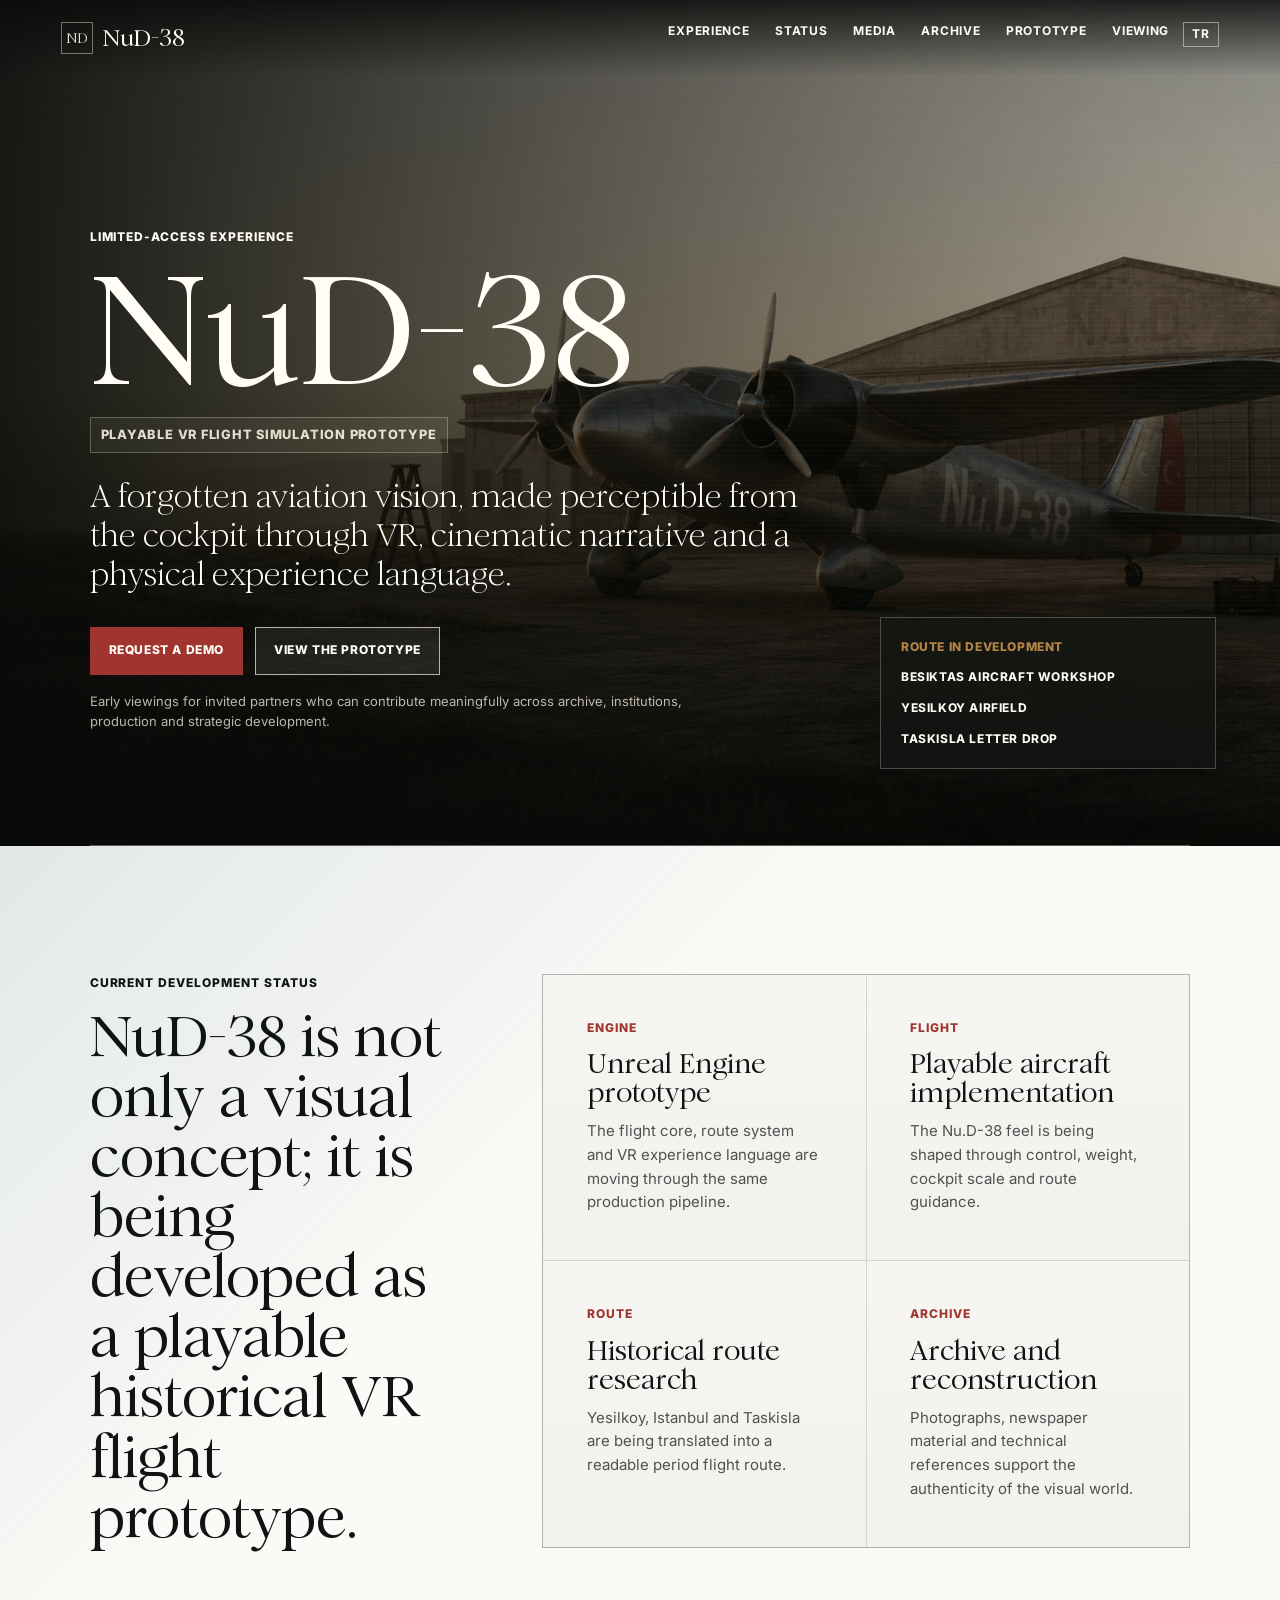
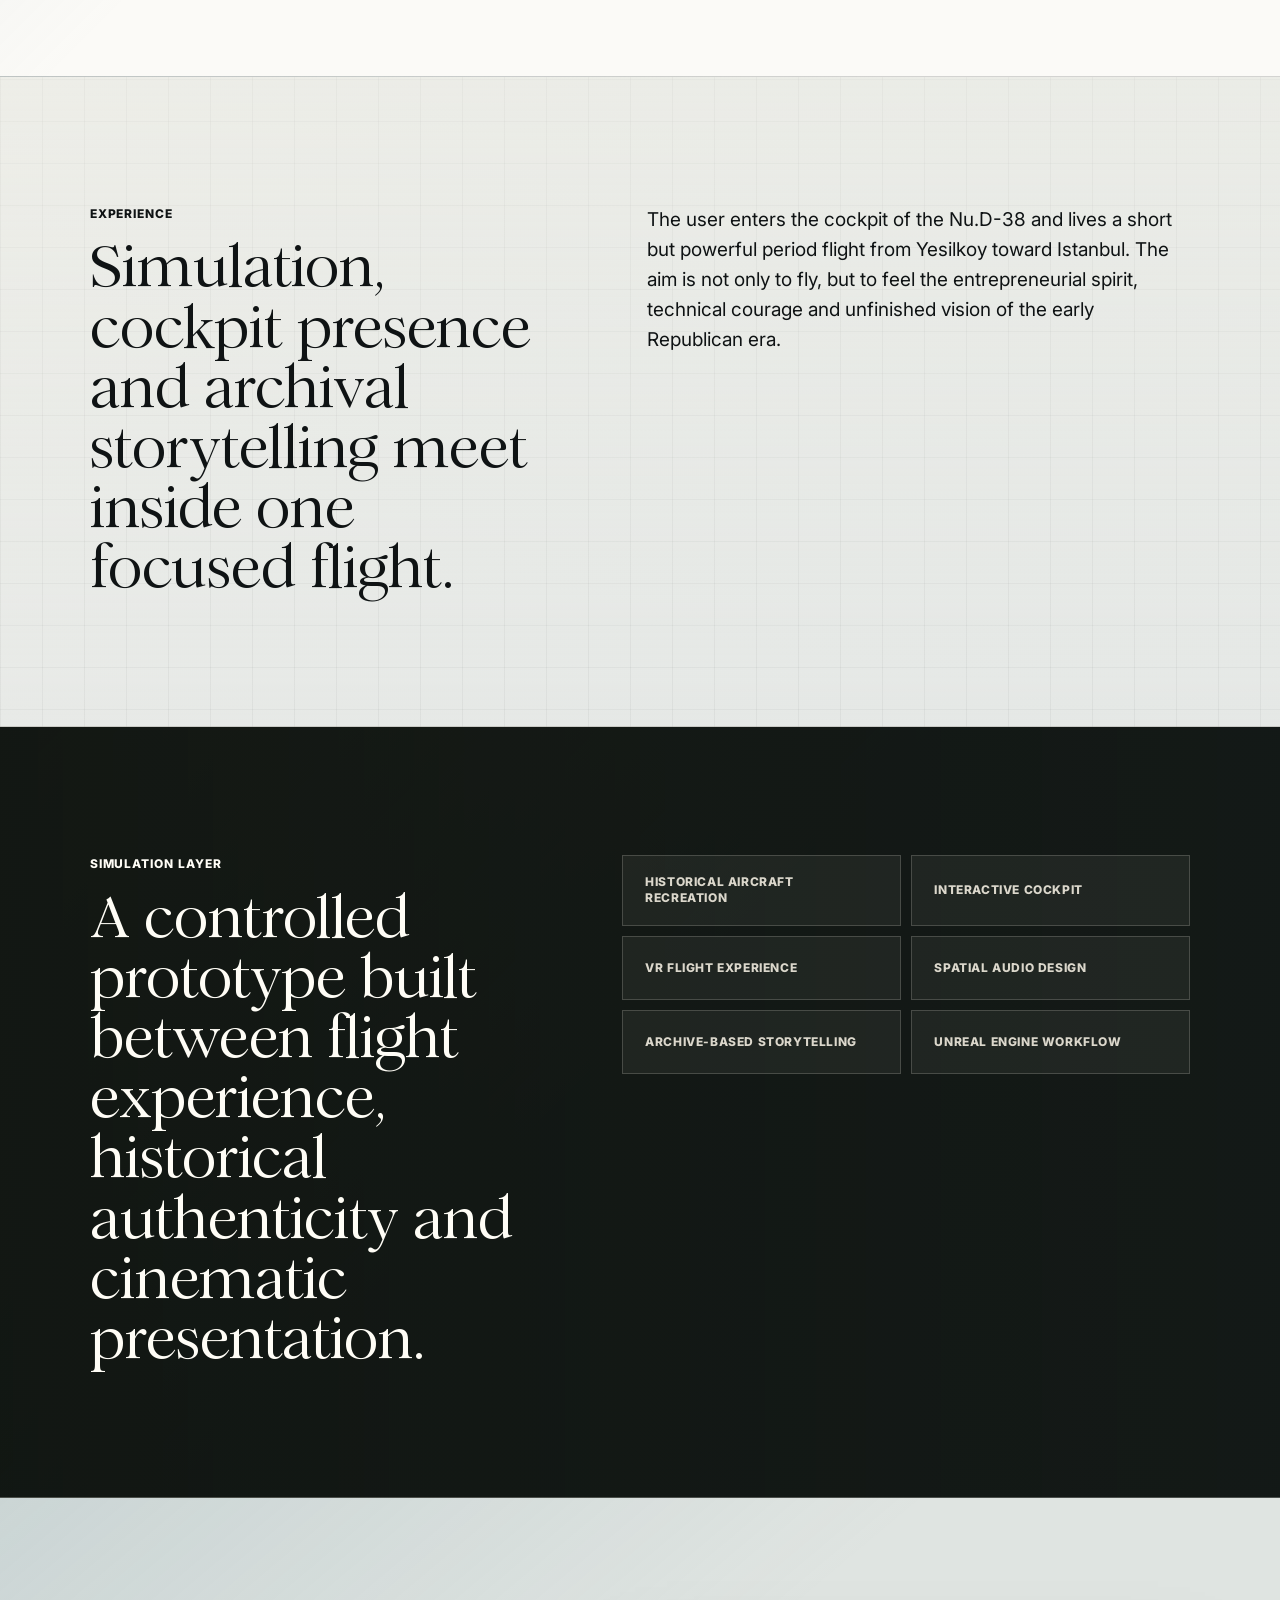
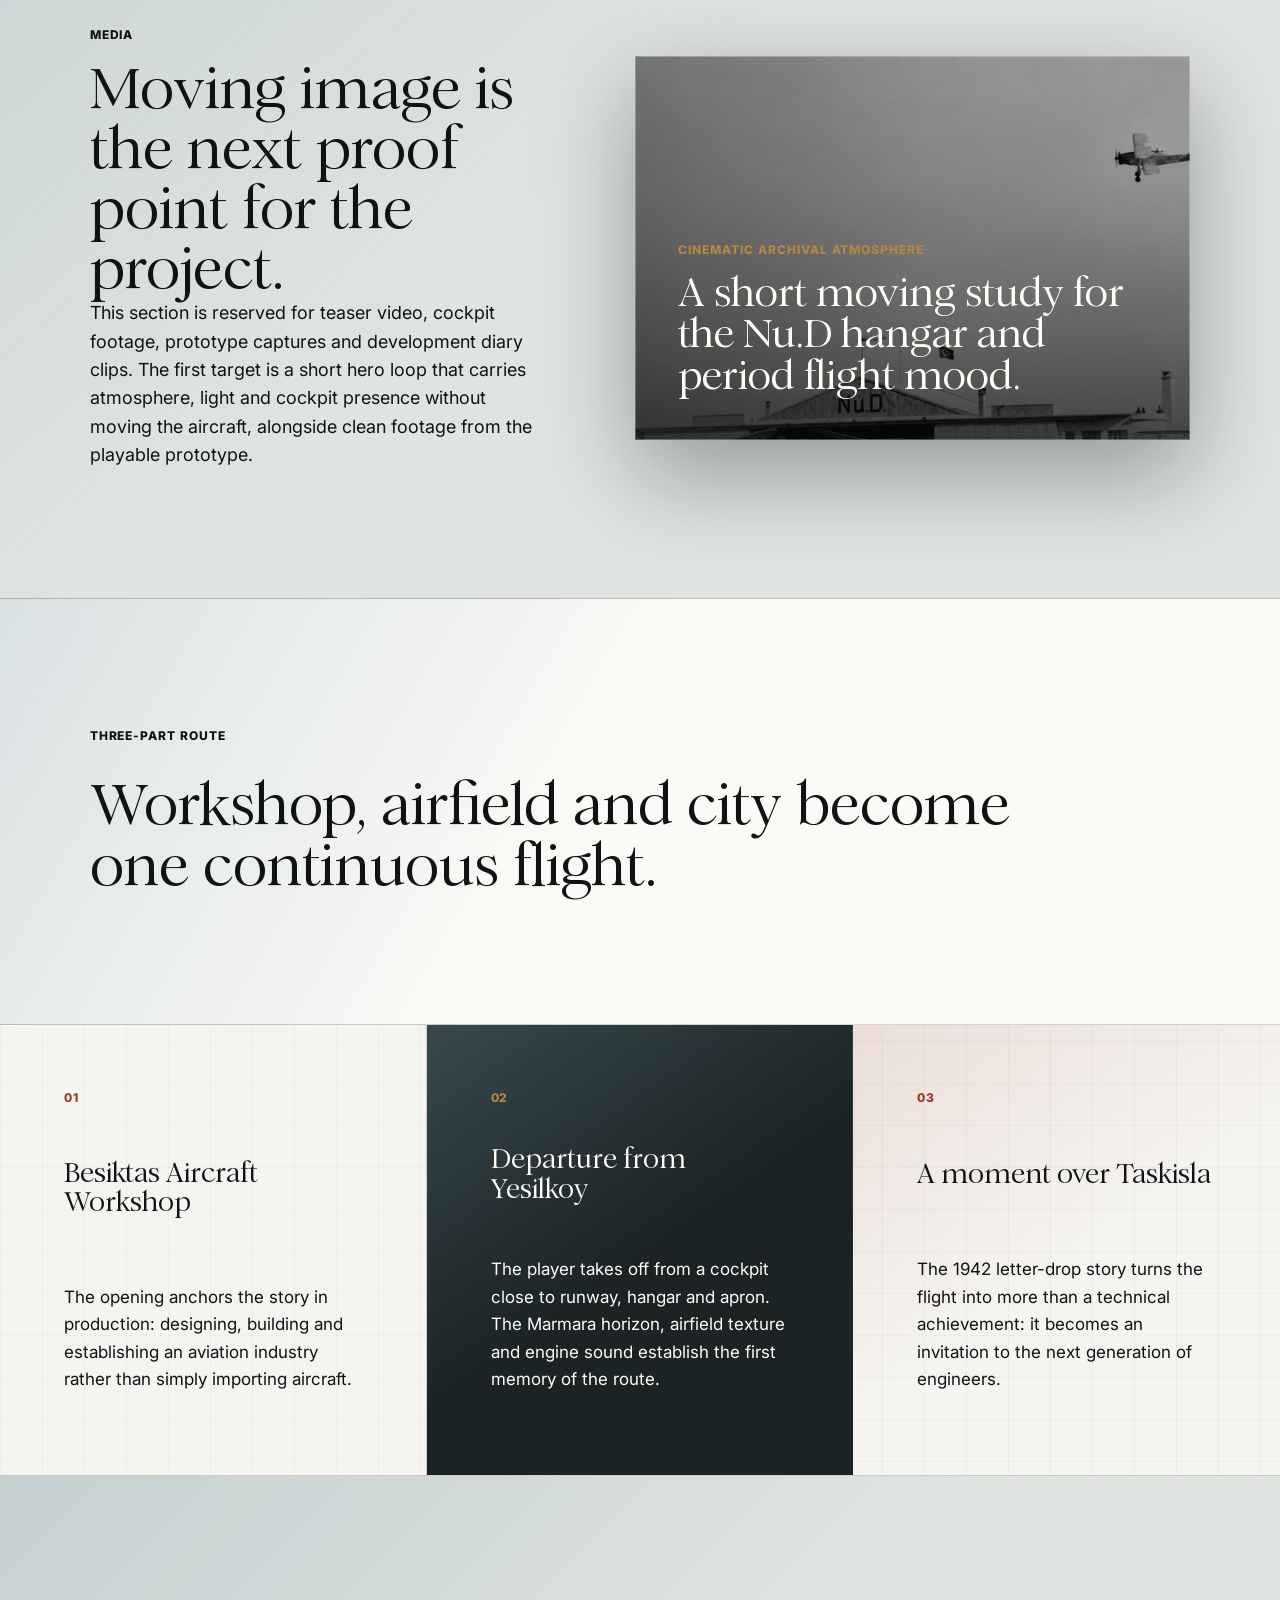
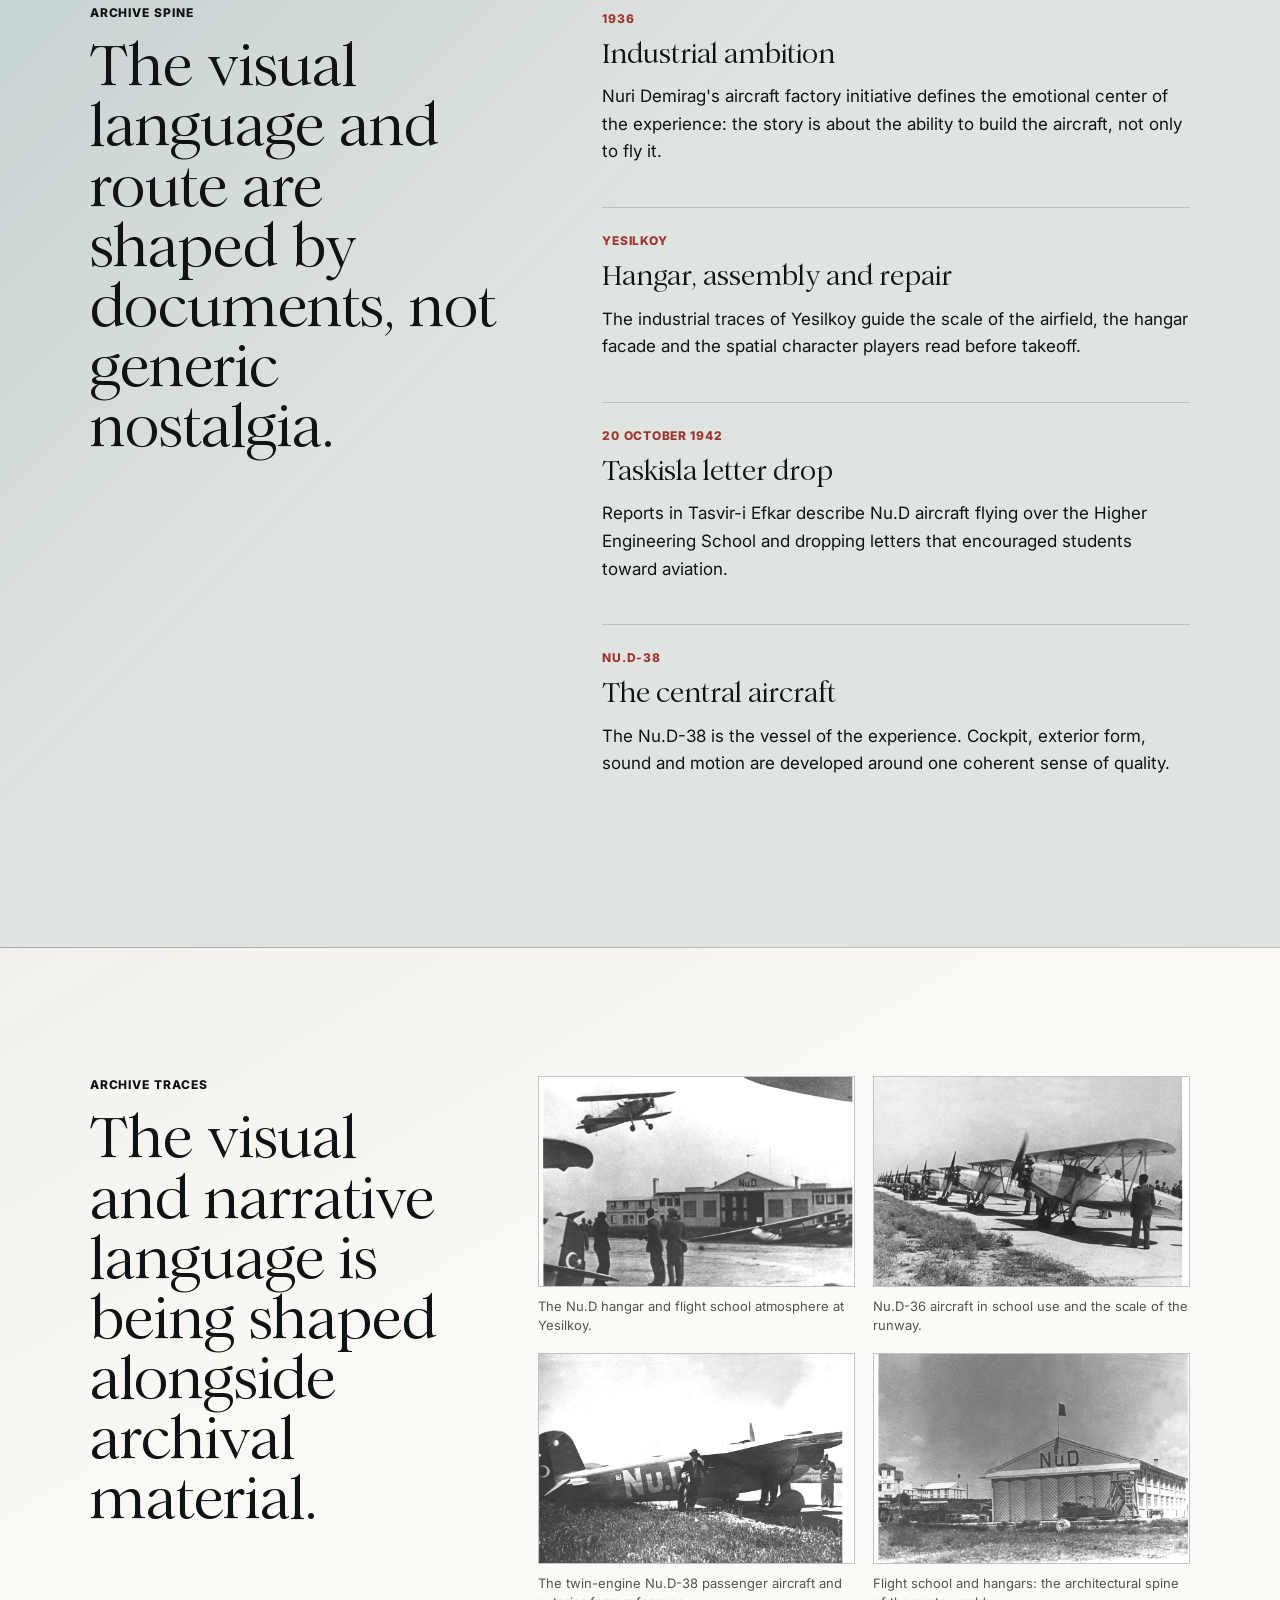
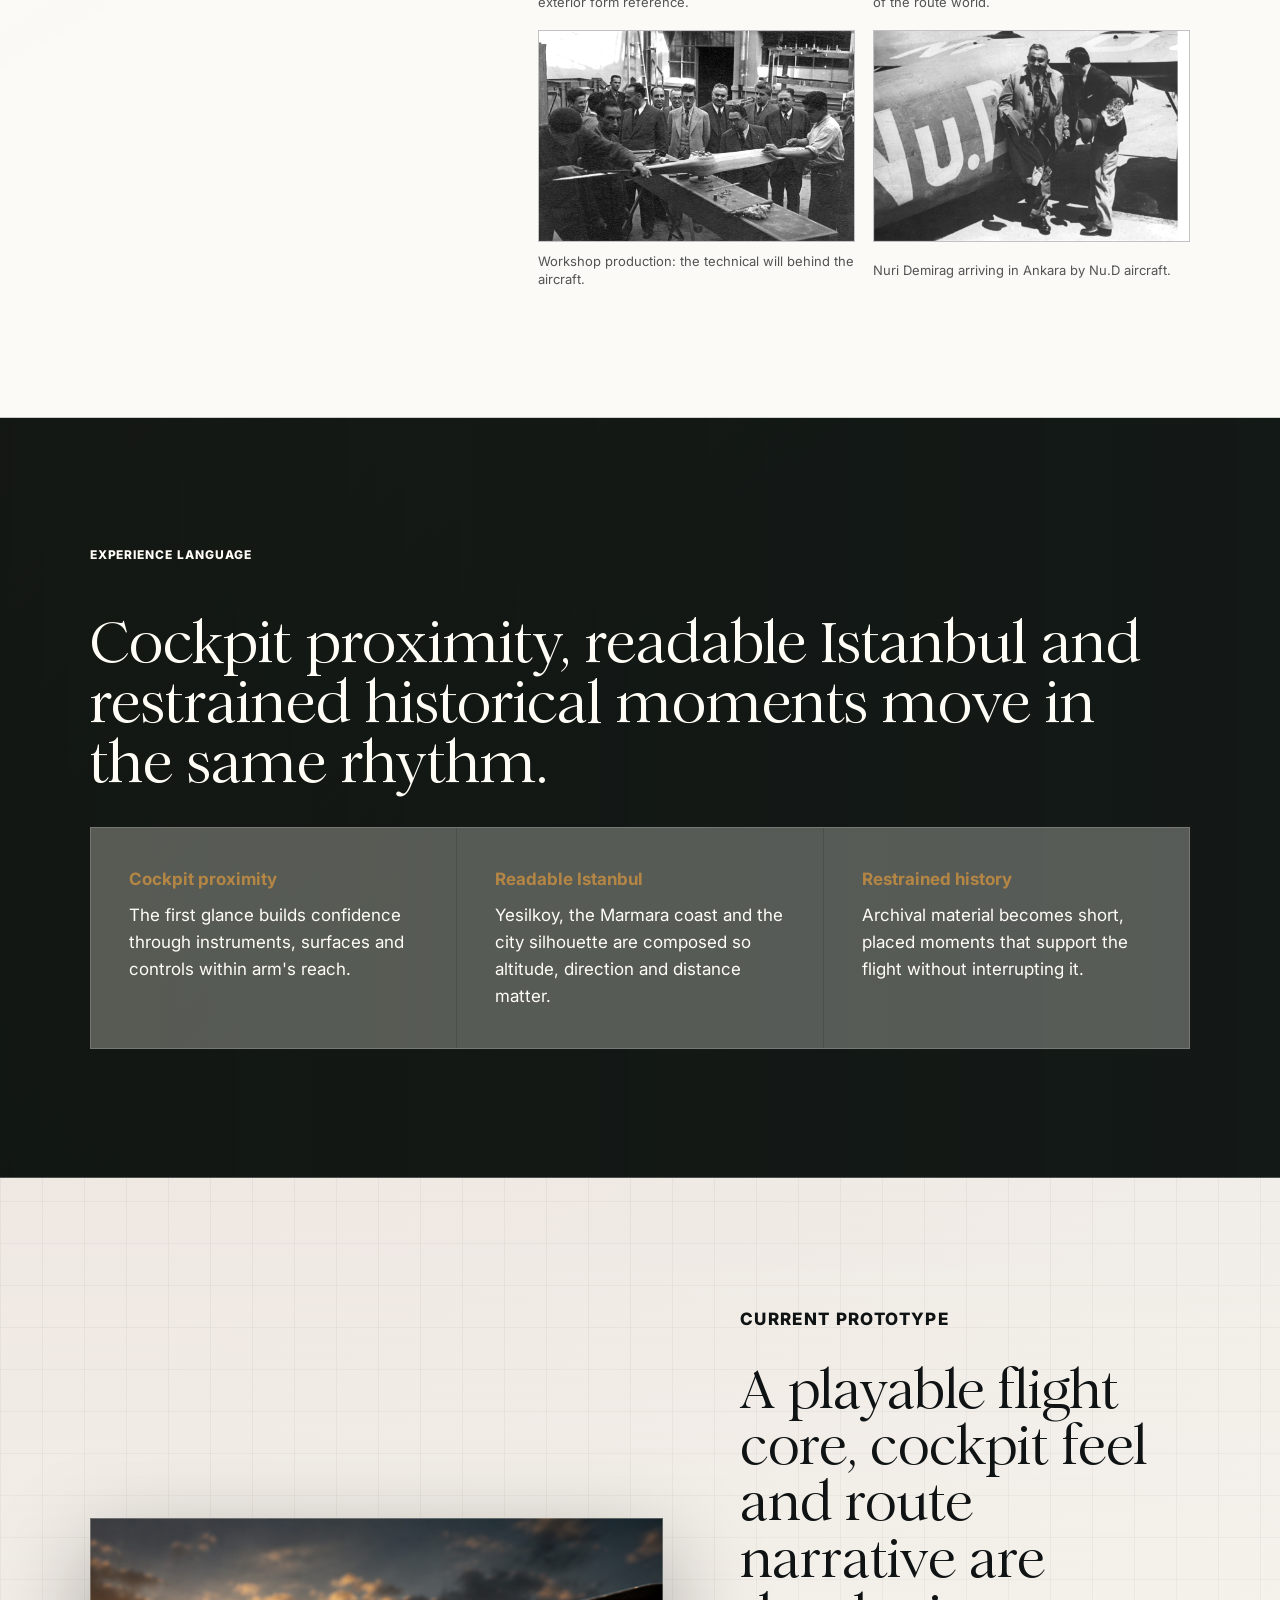
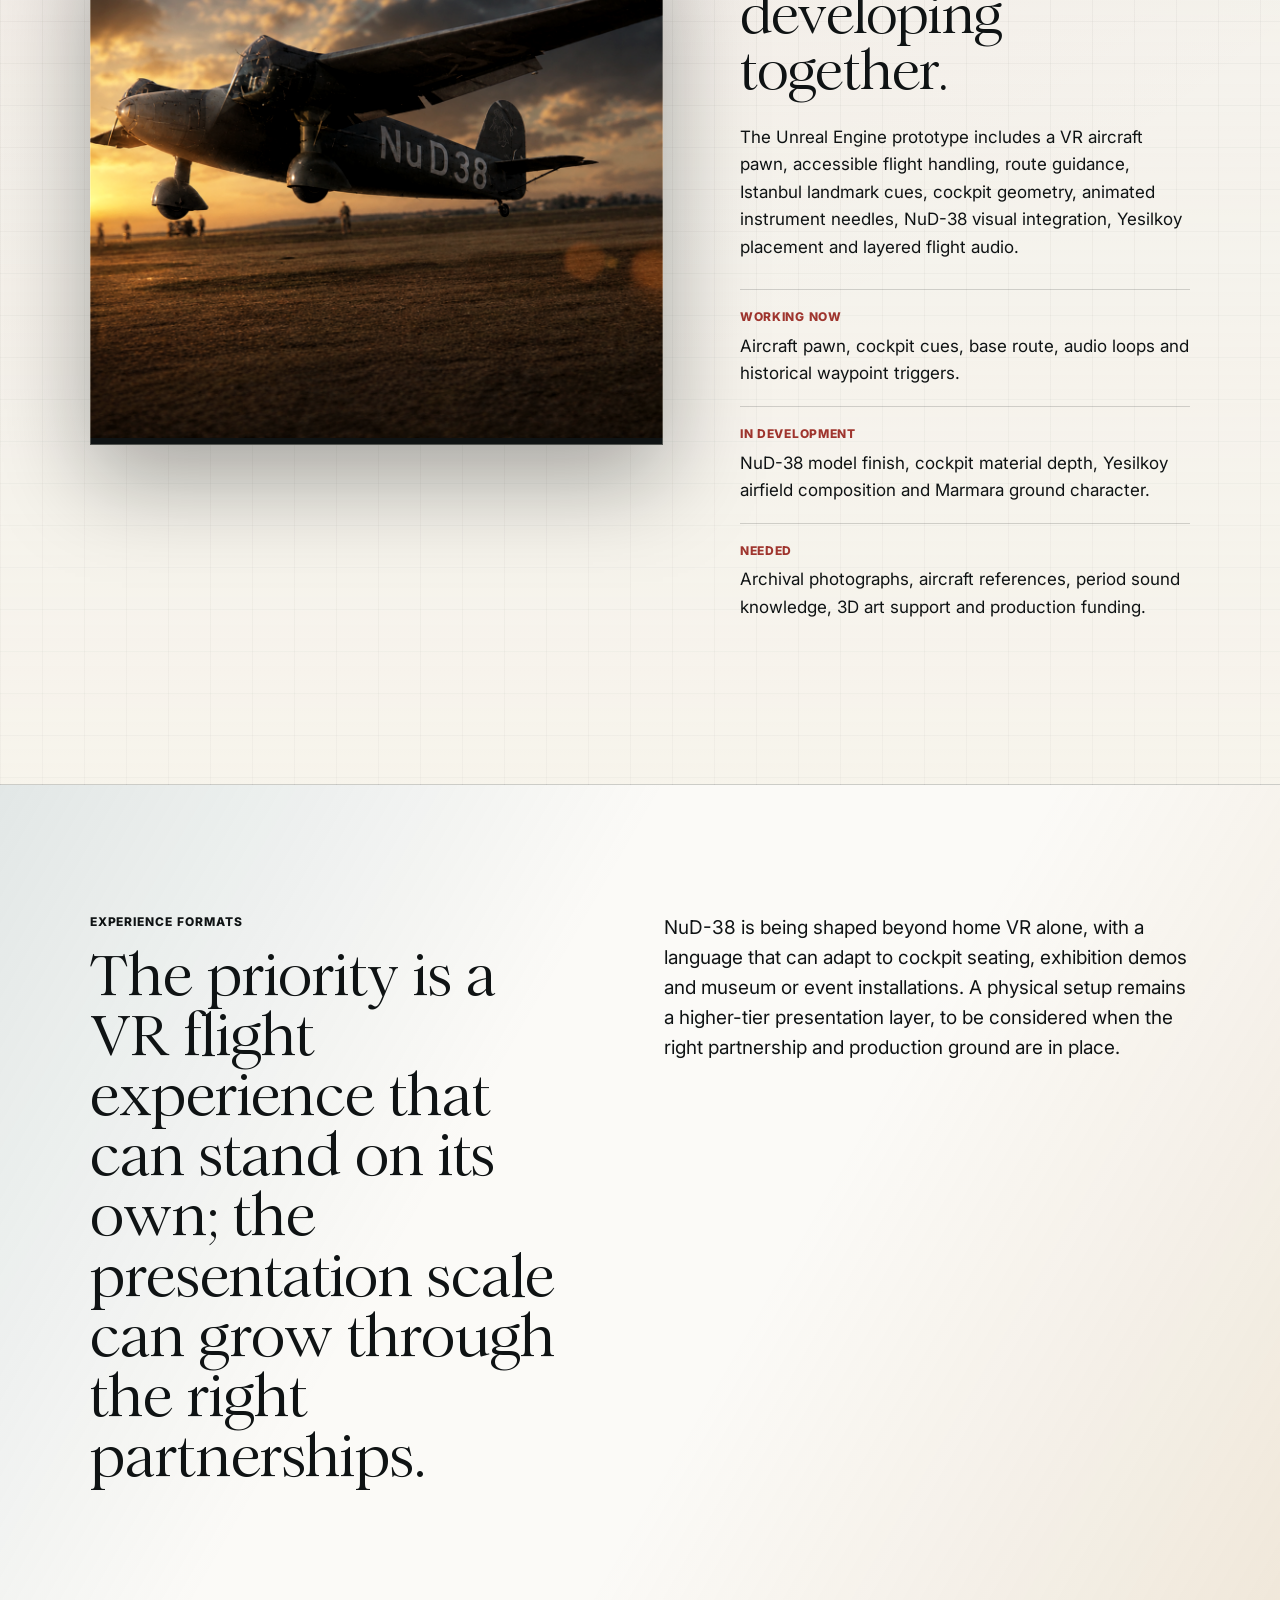
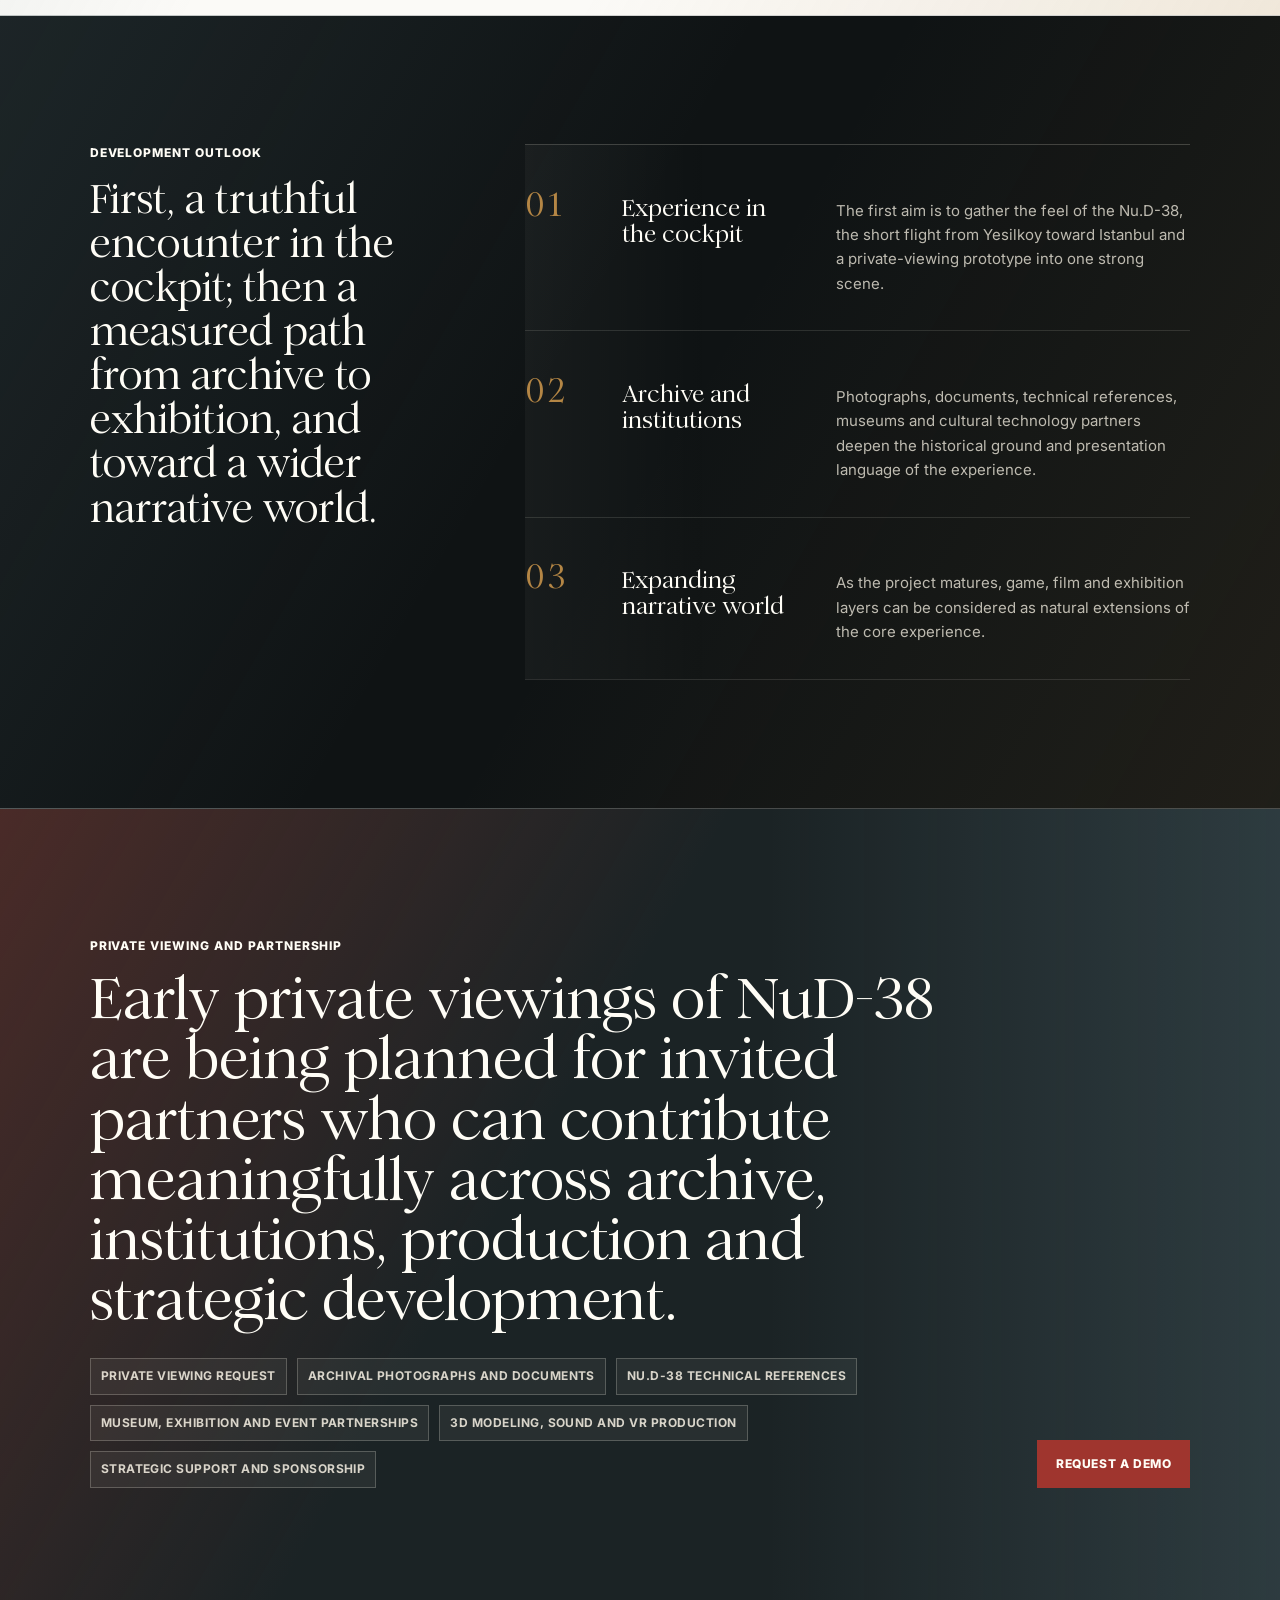
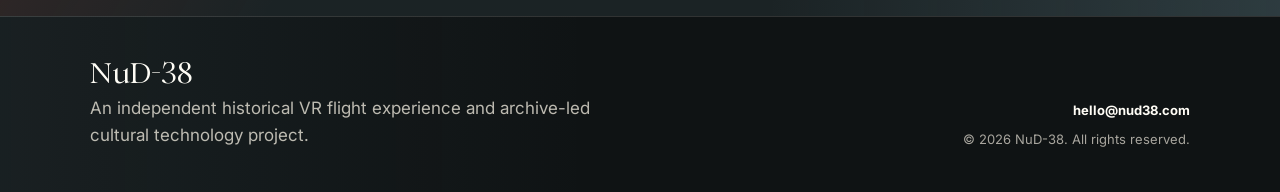
==== commit 5437fa11: "Add archival atmosphere video" ====
--- a/en/index.html
+++ b/en/index.html
@@ -165,9 +165,12 @@
         <h2>Moving image is the next proof point for the project.</h2>
         <p>This section is reserved for teaser video, cockpit footage, prototype captures and development diary clips. The first target is a short hero loop that carries atmosphere, light and cockpit presence without moving the aircraft, alongside clean footage from the playable prototype.</p>
       </div>
-      <div class="video-placeholder" role="img" aria-label="Reserved area for NuD-38 teaser and prototype footage">
-        <span>Teaser / Prototype Footage</span>
-        <strong>Prepared for a 5-10 second cinematic loop and cockpit footage.</strong>
+      <div class="video-placeholder video-card" aria-label="NuD-38 cinematic archival atmosphere">
+        <video autoplay muted loop playsinline preload="metadata" poster="../assets/media/nud38-archive-atmosphere-poster.jpg">
+          <source src="../assets/media/nud38-archive-atmosphere-loop.mp4" type="video/mp4">
+        </video>
+        <span>Cinematic archival atmosphere</span>
+        <strong>A short moving study for the Nu.D hangar and period flight mood.</strong>
       </div>
     </section>
 
--- a/styles.css
+++ b/styles.css
@@ -441,7 +441,7 @@
   display: grid;
   align-content: start;
   gap: 12px;
-  padding: clamp(22px, 3vw, 36px);
+  padding: clamp(28px, 3.4vw, 44px);
   background:
     linear-gradient(180deg, rgba(255, 255, 255, 0.32), transparent),
     var(--paper);
@@ -511,7 +511,7 @@
   min-height: 64px;
   display: flex;
   align-items: center;
-  padding: 14px 16px;
+  padding: 18px 22px;
   border: 1px solid rgba(255, 249, 236, 0.18);
   color: rgba(255, 249, 236, 0.84);
   background: rgba(255, 249, 236, 0.055);
@@ -555,15 +555,38 @@
   overflow: hidden;
 }
 
+.video-card video {
+  position: absolute;
+  inset: 0;
+  width: 100%;
+  height: 100%;
+  object-fit: cover;
+  filter: grayscale(1) contrast(1.04) brightness(0.92);
+}
+
+.video-card::before {
+  position: absolute;
+  inset: 0;
+  z-index: 1;
+  content: "";
+  background:
+    linear-gradient(180deg, rgba(8, 11, 9, 0.06), rgba(8, 11, 9, 0.74)),
+    linear-gradient(90deg, rgba(8, 11, 9, 0.26), transparent 52%);
+  pointer-events: none;
+}
+
 .video-placeholder::after {
   position: absolute;
   inset: 0;
+  z-index: 2;
   content: "";
   border: 1px solid rgba(255, 249, 236, 0.28);
   pointer-events: none;
 }
 
 .video-placeholder span {
+  position: relative;
+  z-index: 3;
   color: var(--brass);
   font-size: 12px;
   font-weight: 800;
@@ -572,6 +595,8 @@
 }
 
 .video-placeholder strong {
+  position: relative;
+  z-index: 3;
   max-width: 520px;
   font-family: var(--serif);
   font-size: clamp(26px, 3vw, 42px);
@@ -1049,6 +1074,12 @@
   .status-grid,
   .simulation-list {
     grid-template-columns: 1fr;
+  }
+
+  .status-grid article,
+  .simulation-list span {
+    padding-left: clamp(26px, 5vw, 38px);
+    padding-right: clamp(26px, 5vw, 38px);
   }
 
   .roadmap-grid {
@@ -1234,6 +1265,12 @@
     min-height: 340px;
   }
 
+  .status-panel,
+  .simulation-layer {
+    padding-left: 24px;
+    padding-right: 24px;
+  }
+
   footer {
     grid-template-columns: 1fr;
     align-items: start;
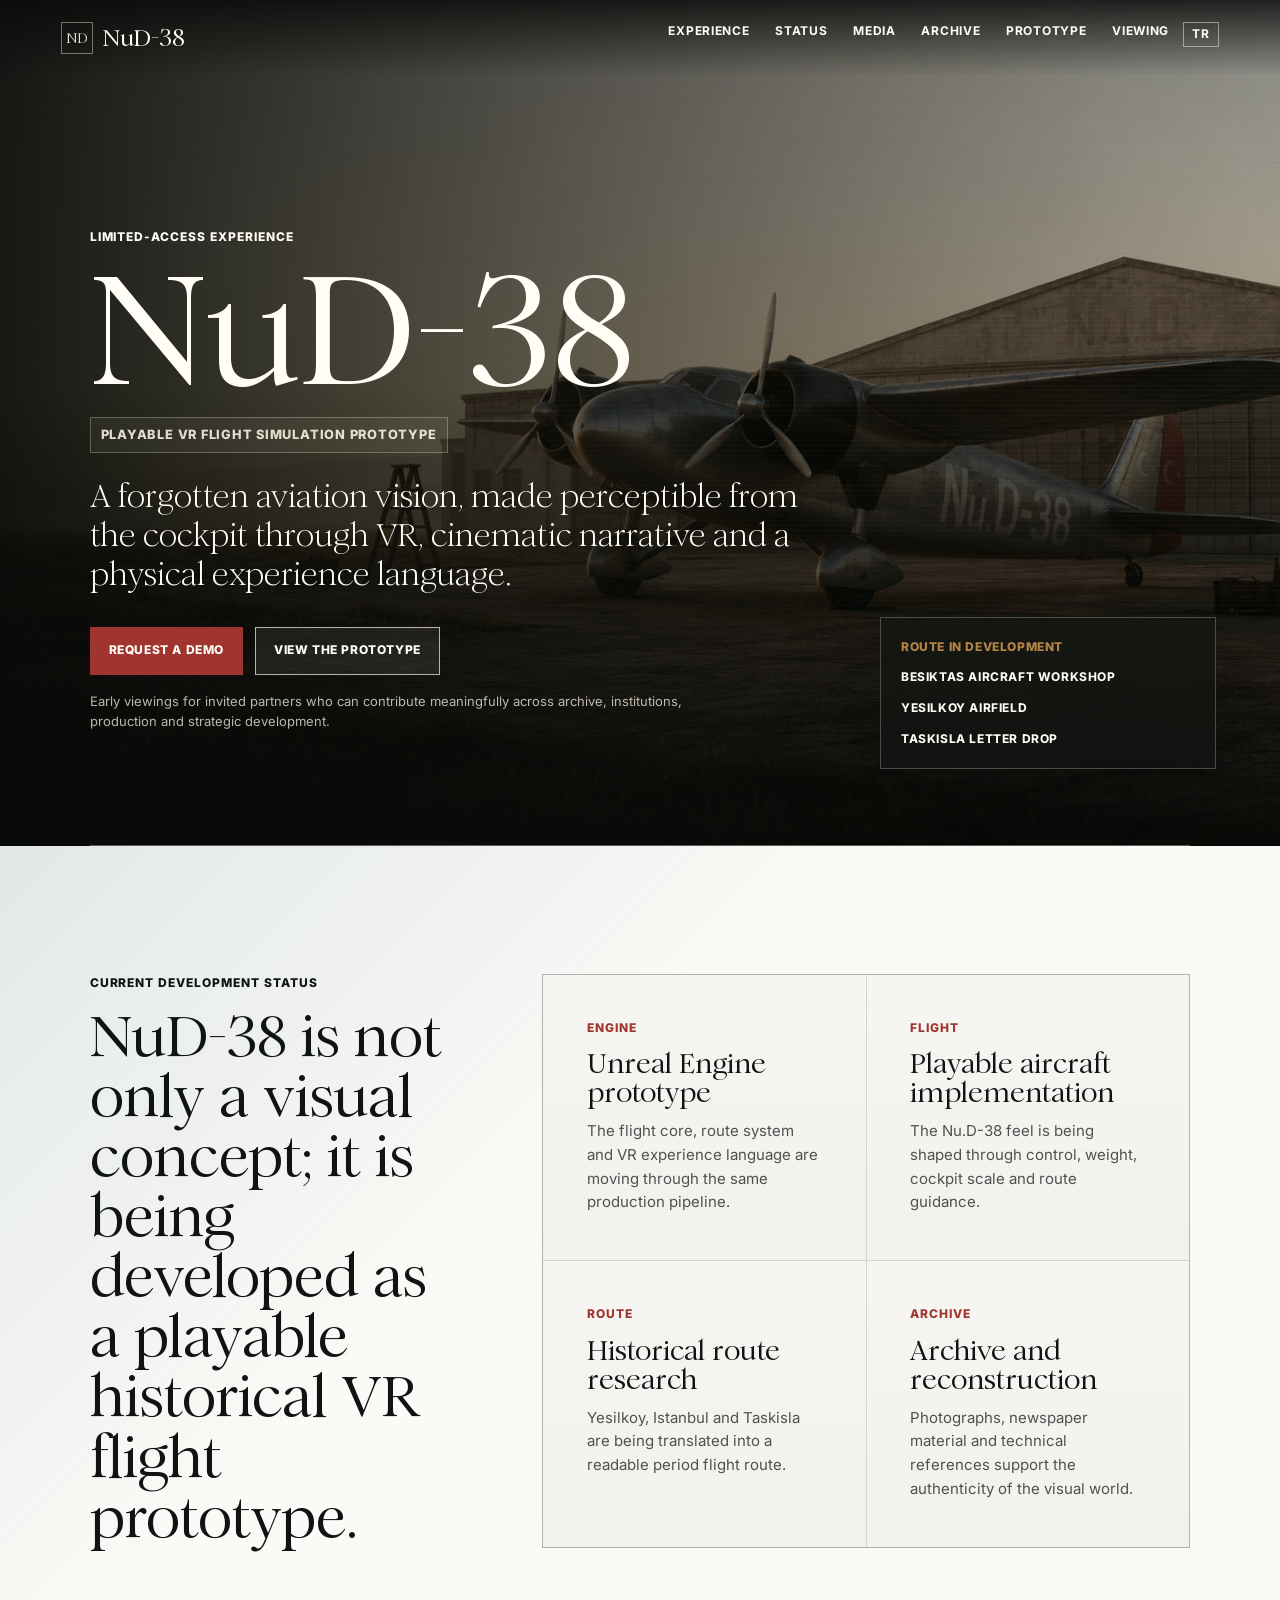
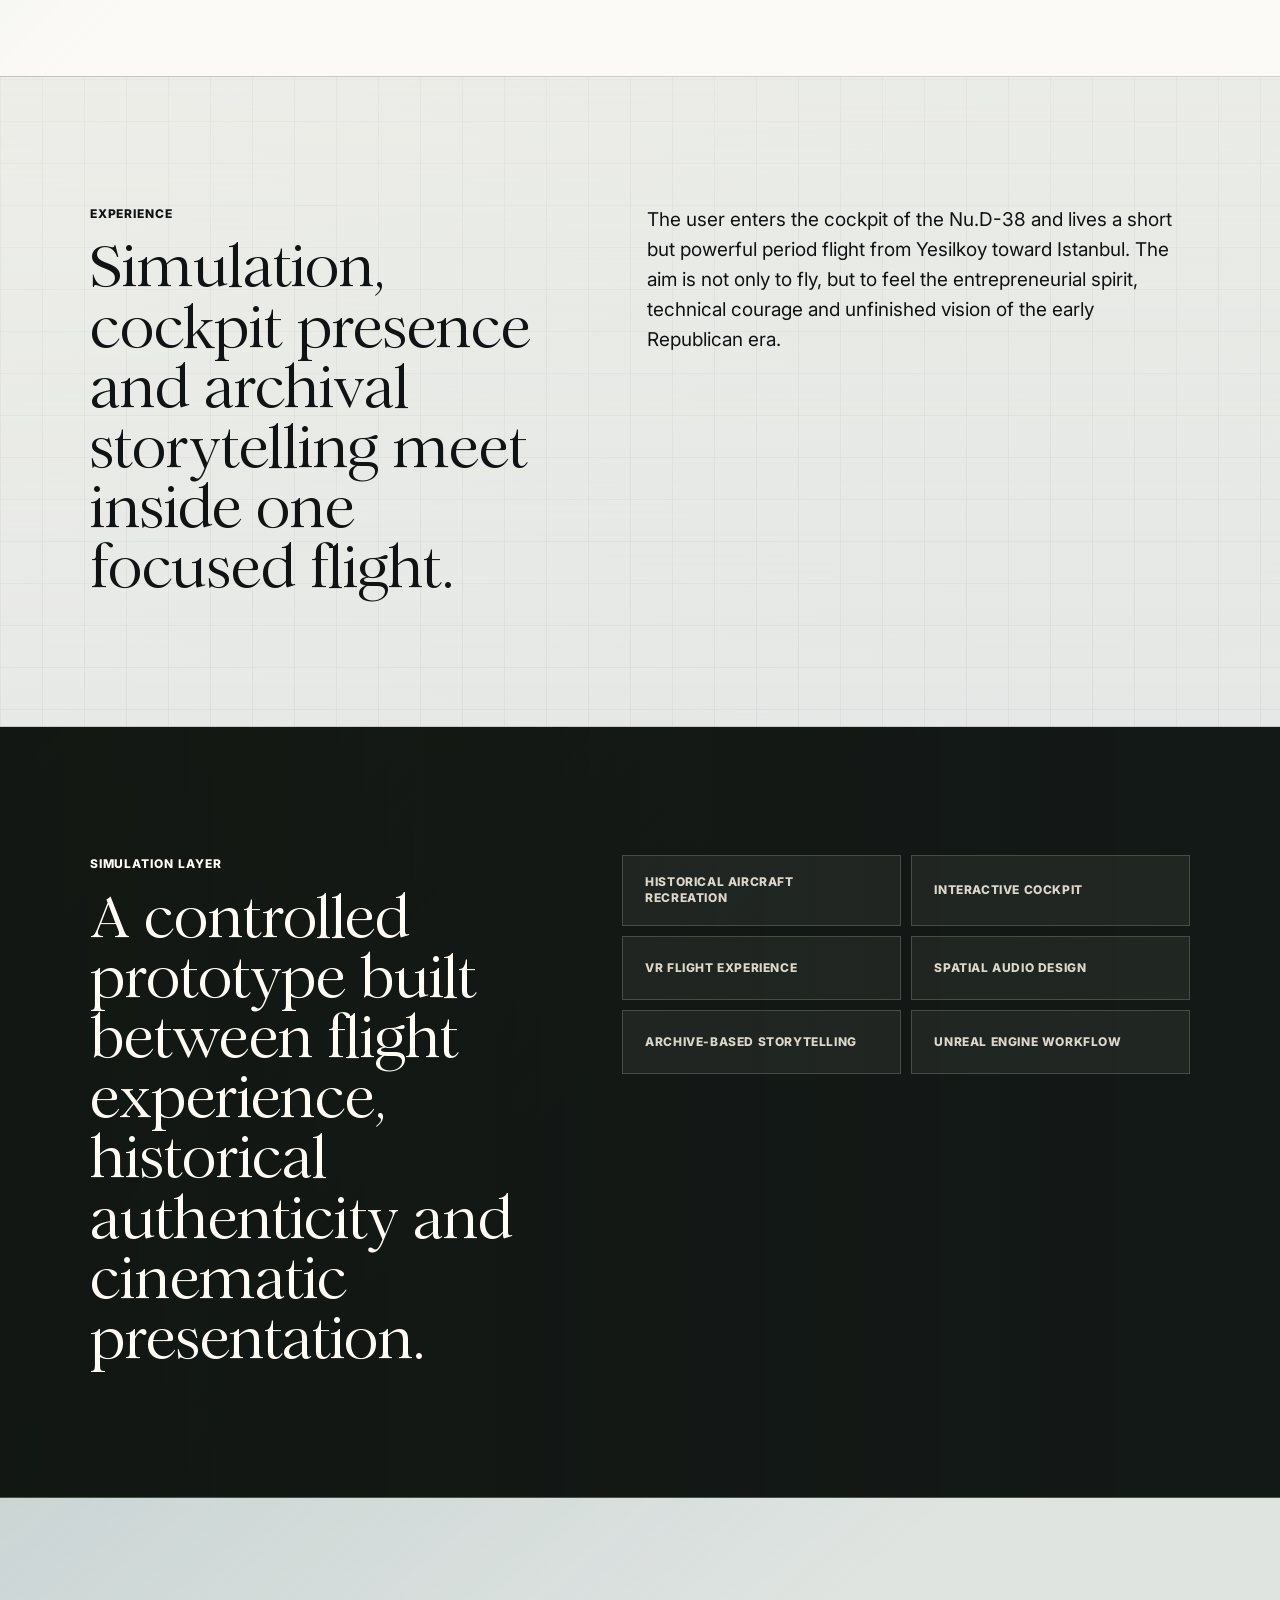
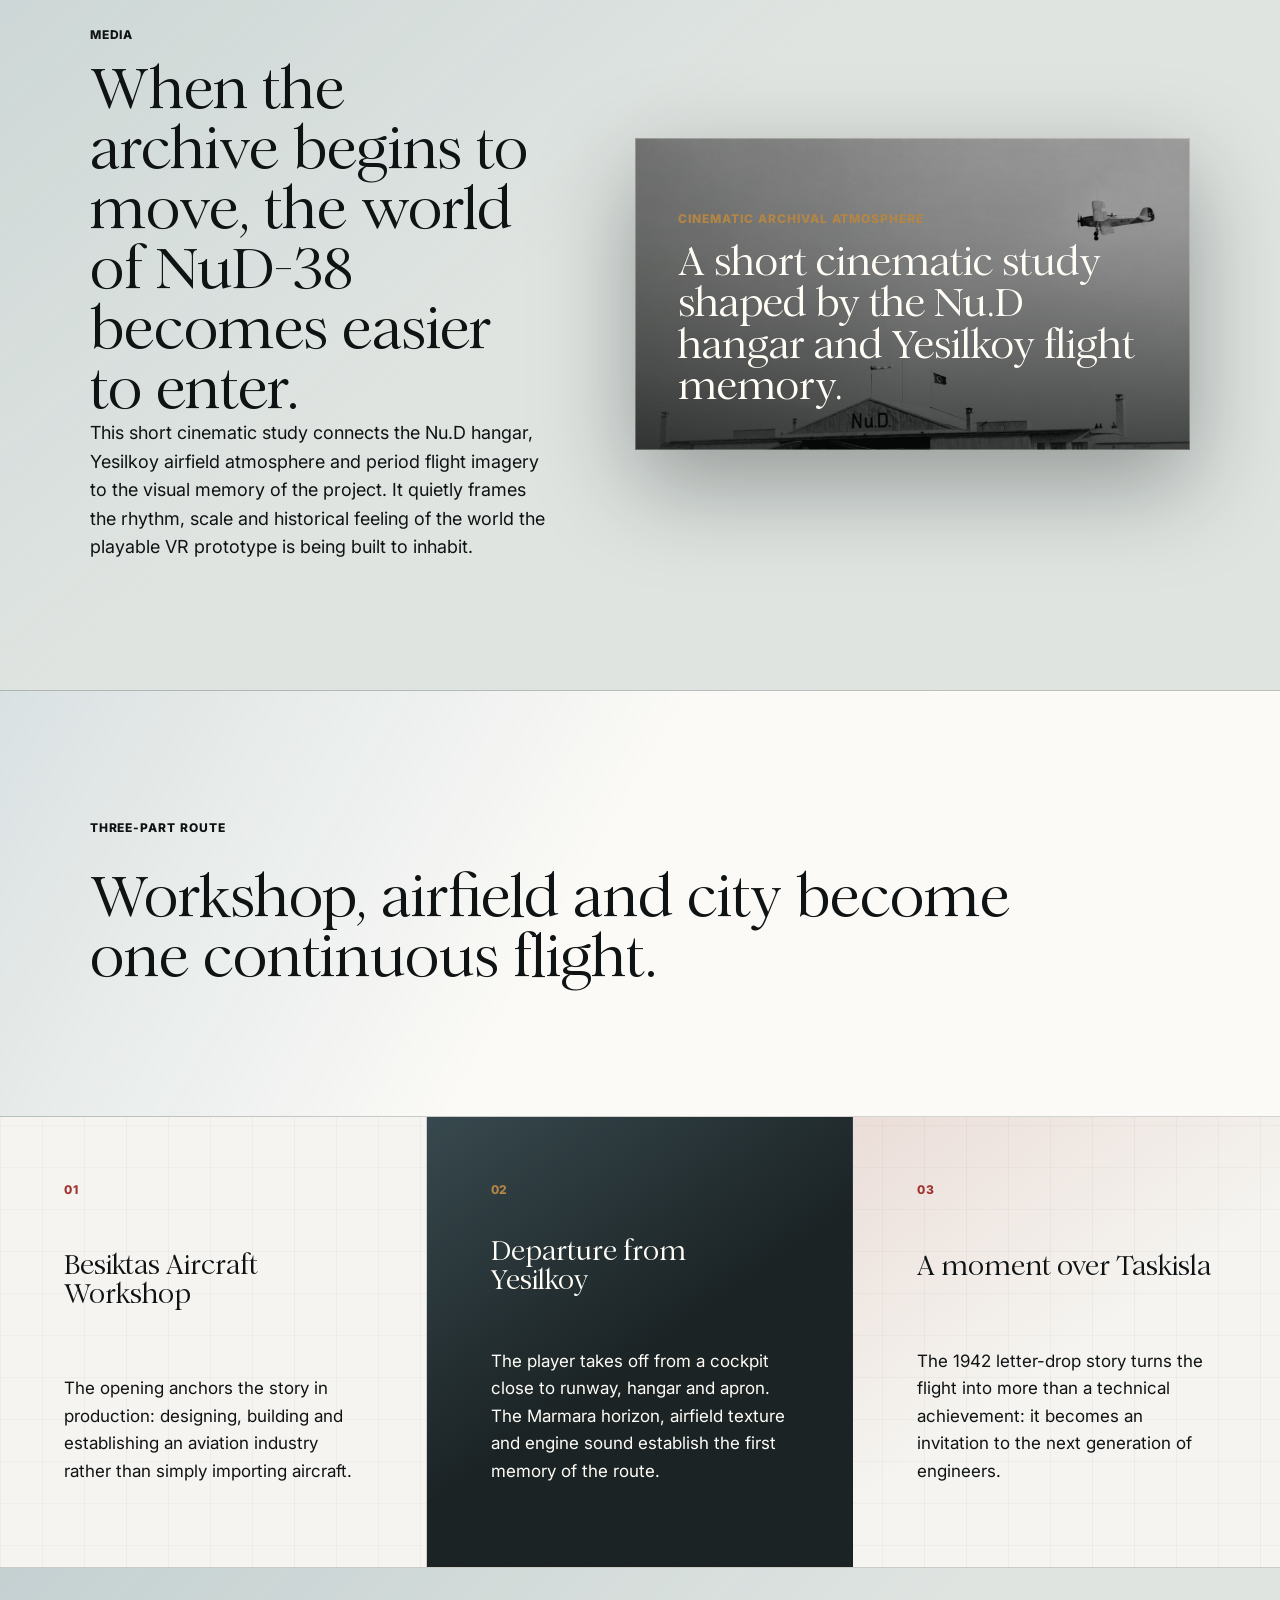
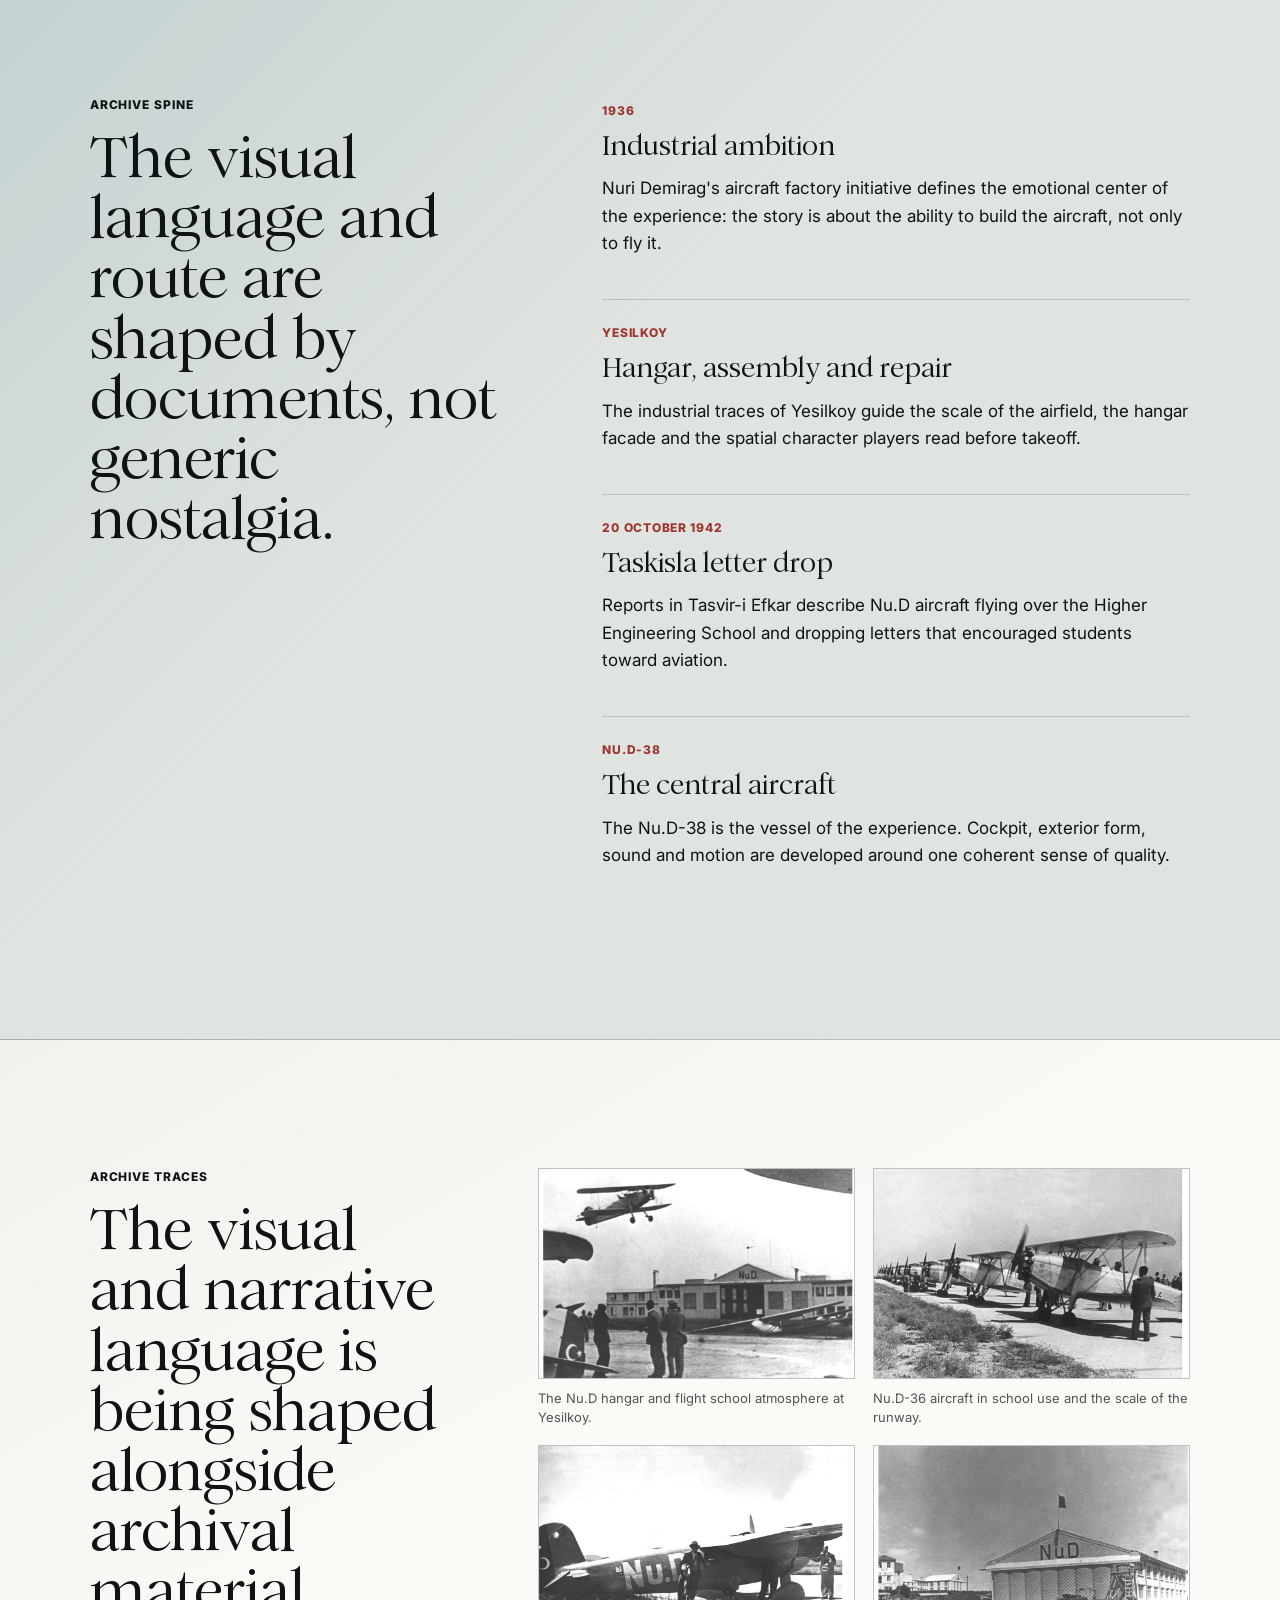
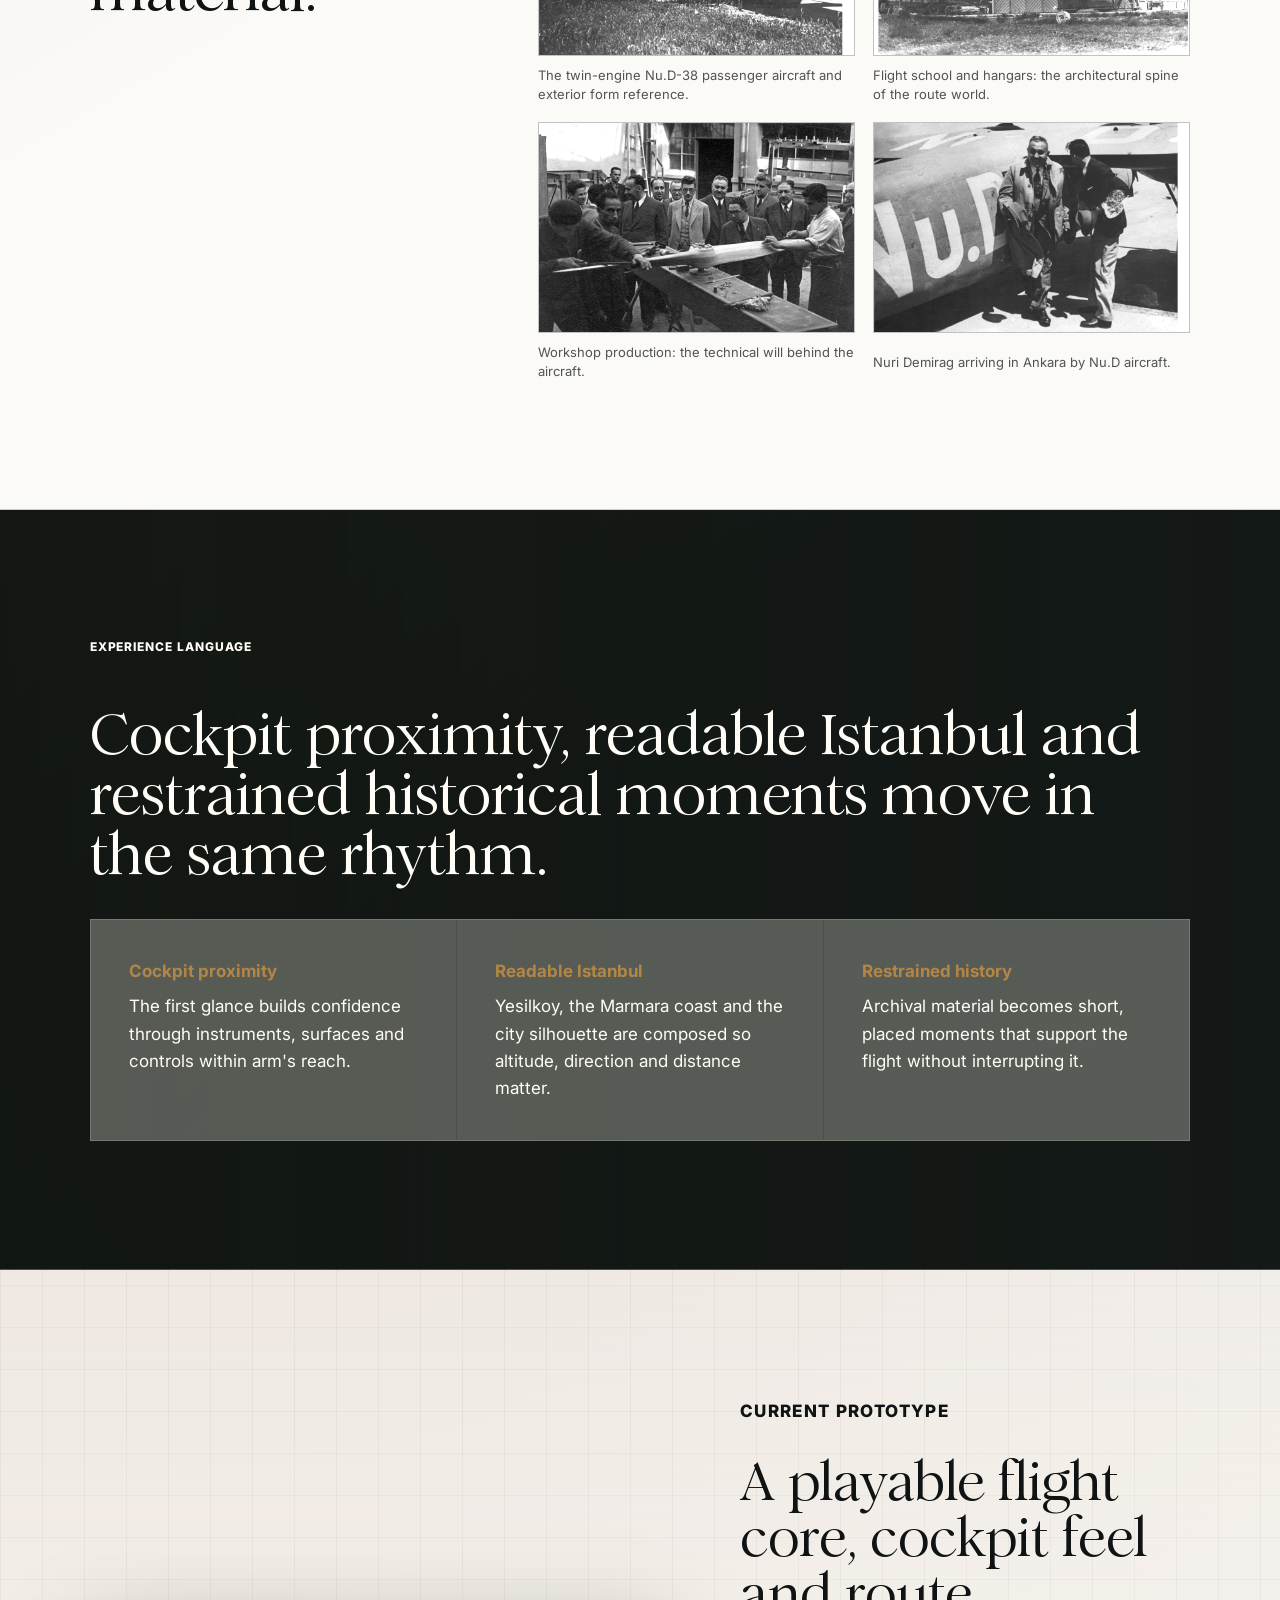
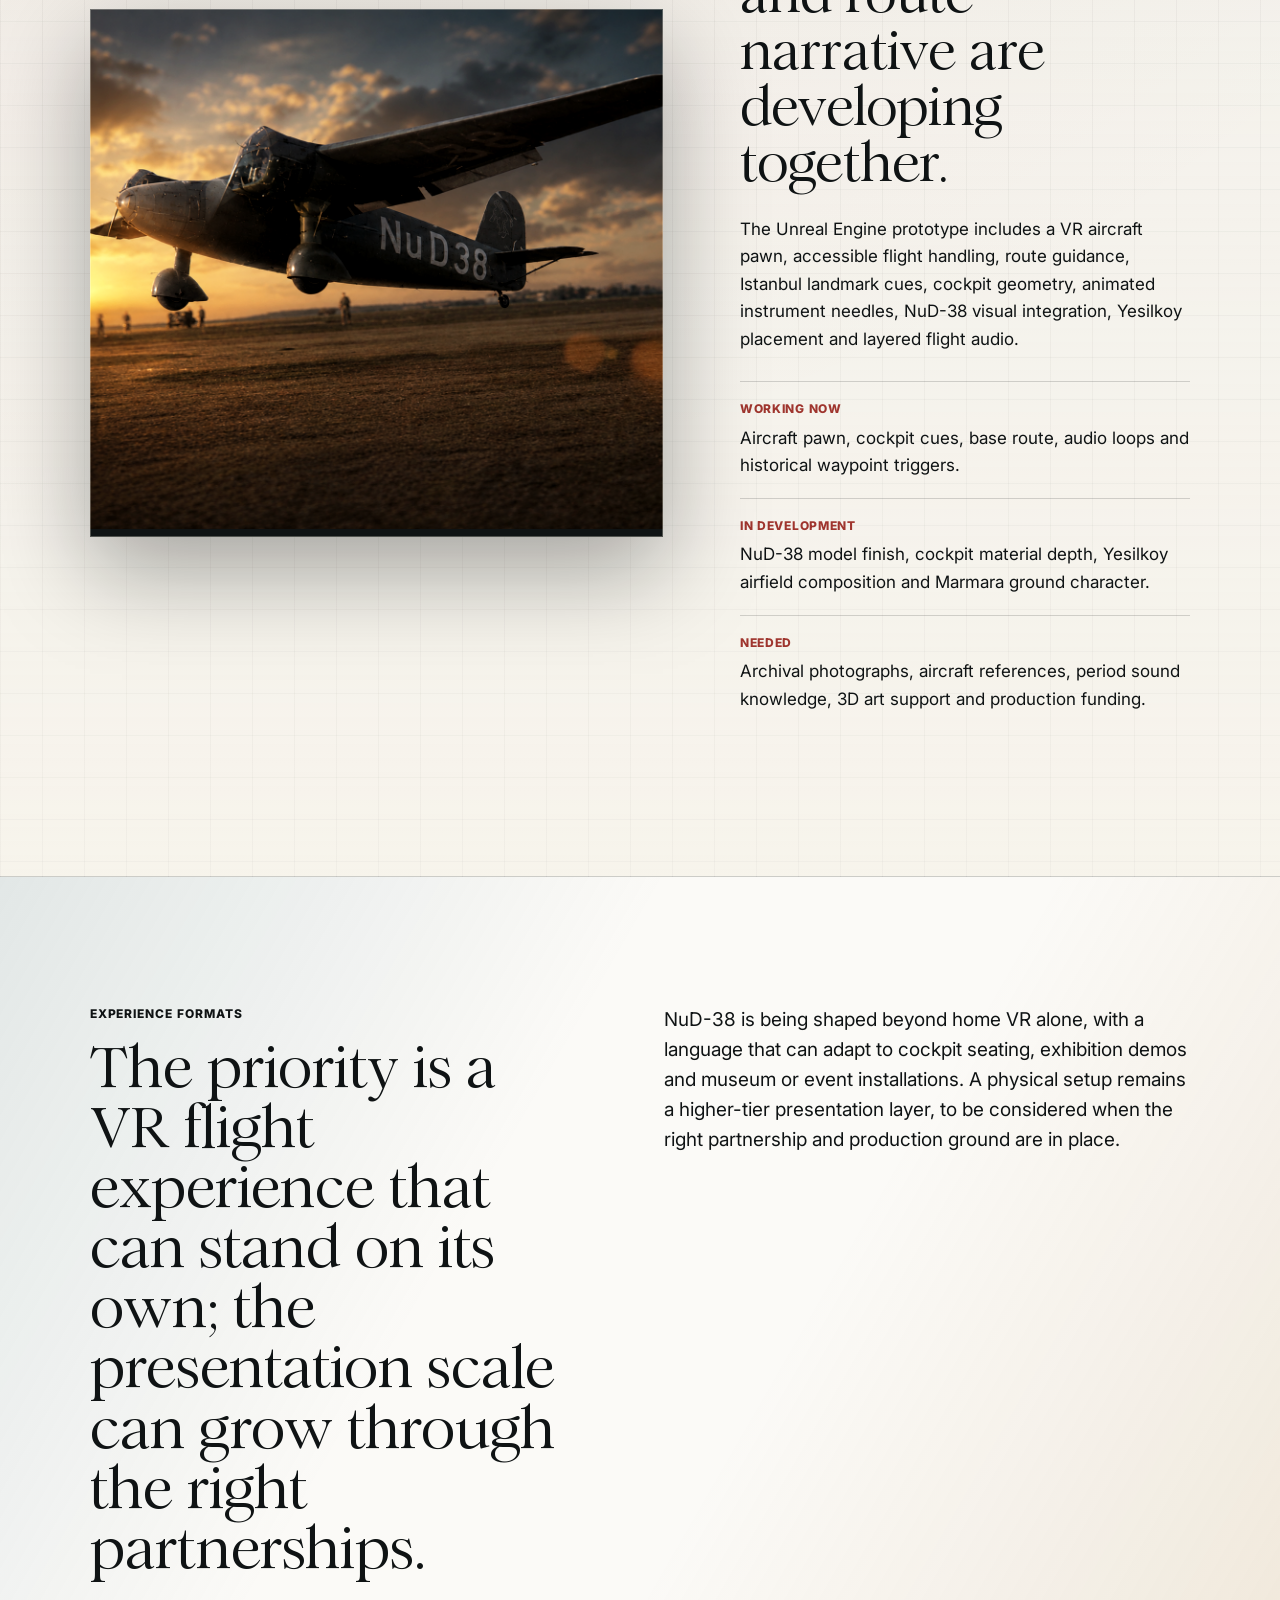
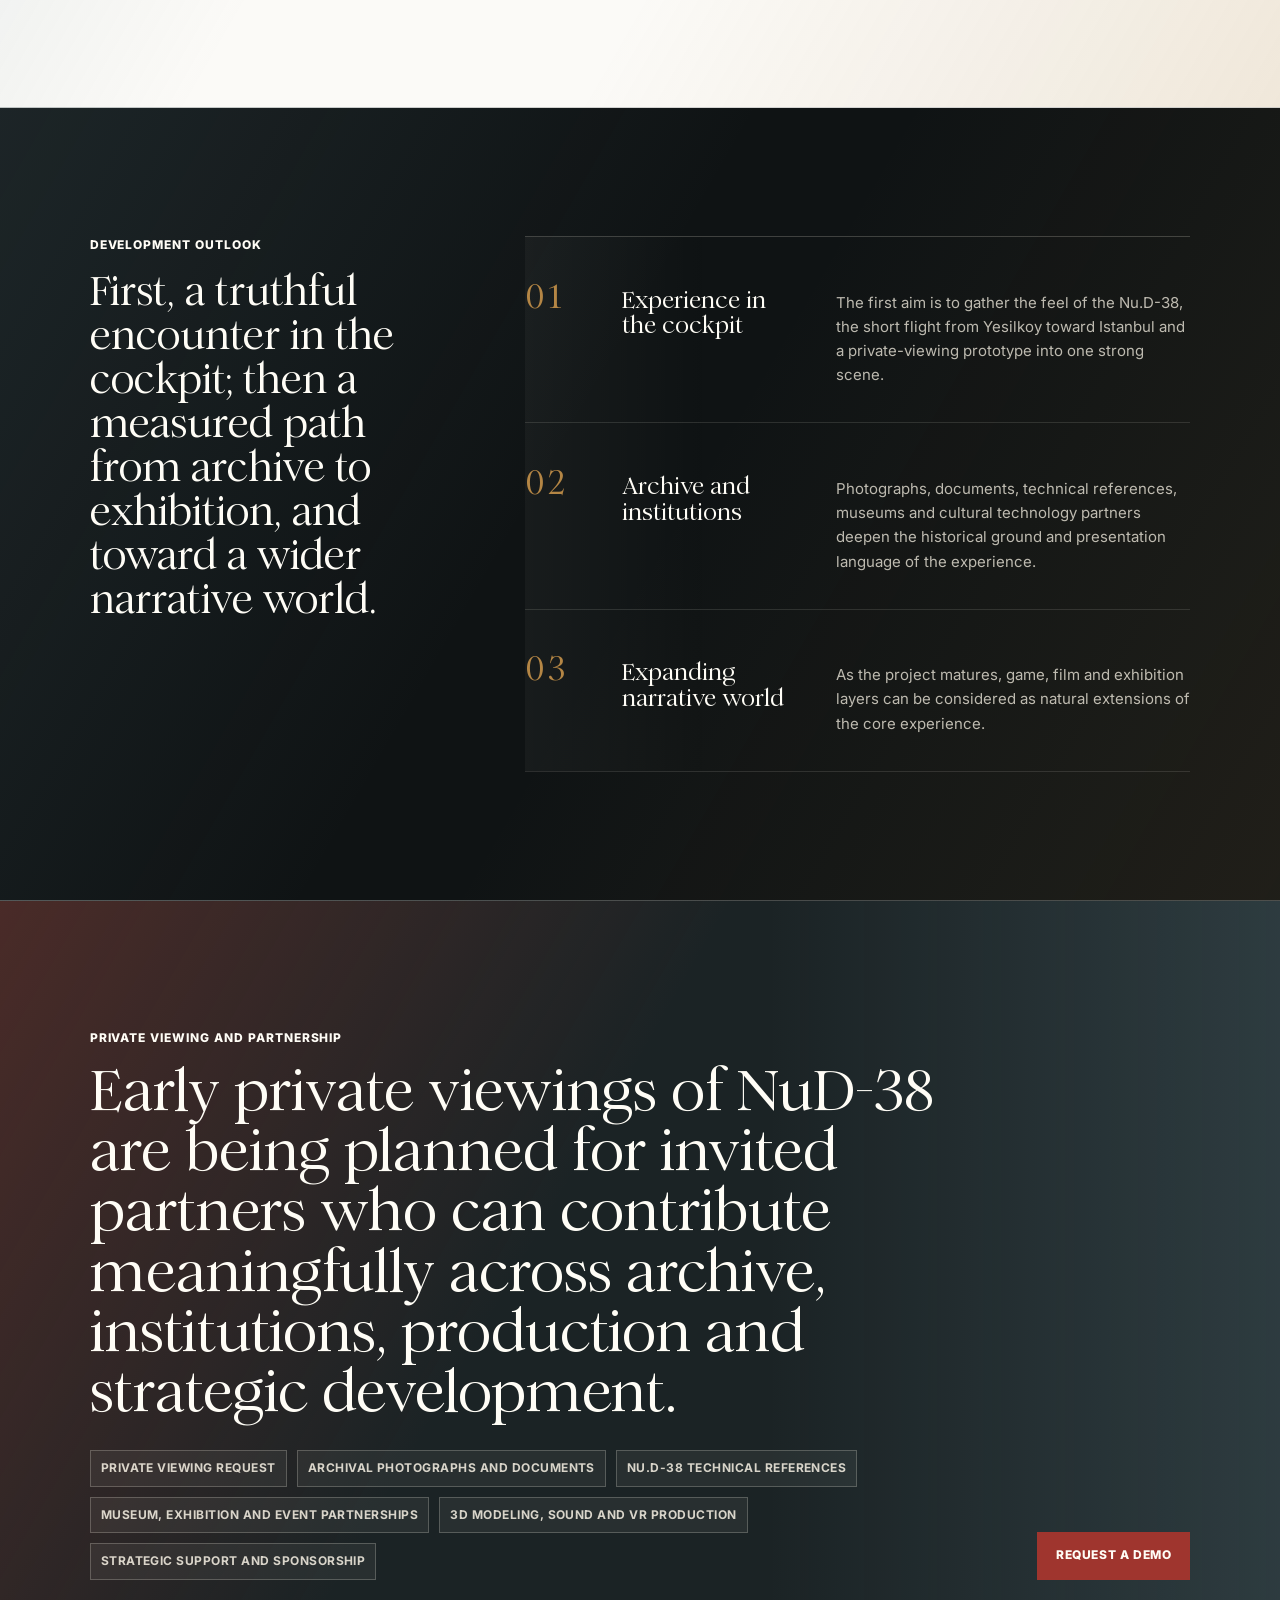
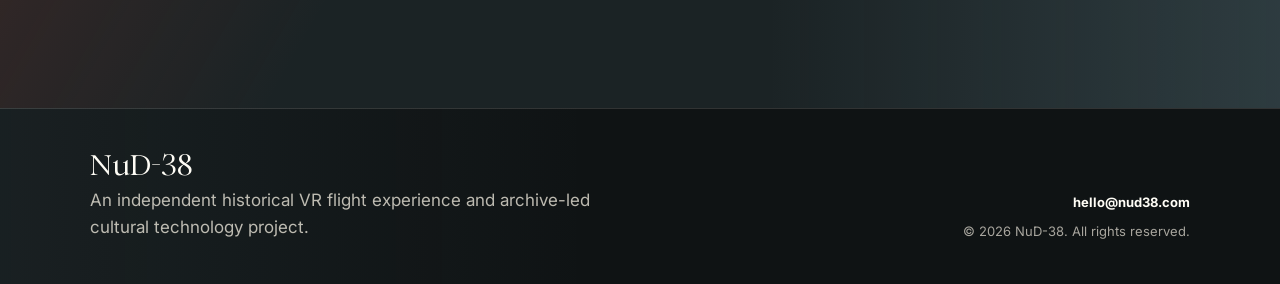
==== commit 678cc5e2: "Refine media section copy" ====
--- a/en/index.html
+++ b/en/index.html
@@ -159,18 +159,18 @@
       </div>
     </section>
 
-    <section class="media-preview" id="media" aria-label="NuD-38 media and prototype footage">
+    <section class="media-preview" id="media" aria-label="NuD-38 media and cinematic archival atmosphere">
       <div class="media-copy">
         <p class="eyebrow">Media</p>
-        <h2>Moving image is the next proof point for the project.</h2>
-        <p>This section is reserved for teaser video, cockpit footage, prototype captures and development diary clips. The first target is a short hero loop that carries atmosphere, light and cockpit presence without moving the aircraft, alongside clean footage from the playable prototype.</p>
+        <h2>When the archive begins to move, the world of NuD-38 becomes easier to enter.</h2>
+        <p>This short cinematic study connects the Nu.D hangar, Yesilkoy airfield atmosphere and period flight imagery to the visual memory of the project. It quietly frames the rhythm, scale and historical feeling of the world the playable VR prototype is being built to inhabit.</p>
       </div>
       <div class="video-placeholder video-card" aria-label="NuD-38 cinematic archival atmosphere">
         <video autoplay muted loop playsinline preload="metadata" poster="../assets/media/nud38-archive-atmosphere-poster.jpg">
           <source src="../assets/media/nud38-archive-atmosphere-loop.mp4" type="video/mp4">
         </video>
         <span>Cinematic archival atmosphere</span>
-        <strong>A short moving study for the Nu.D hangar and period flight mood.</strong>
+        <strong>A short cinematic study shaped by the Nu.D hangar and Yesilkoy flight memory.</strong>
       </div>
     </section>
 
--- a/styles.css
+++ b/styles.css
@@ -541,7 +541,8 @@
 }
 
 .video-placeholder {
-  min-height: clamp(260px, 30vw, 440px);
+  min-height: 0;
+  aspect-ratio: 16 / 9;
   display: grid;
   align-content: end;
   gap: 12px;
@@ -560,7 +561,8 @@
   inset: 0;
   width: 100%;
   height: 100%;
-  object-fit: cover;
+  object-fit: contain;
+  background: #d8d8d4;
   filter: grayscale(1) contrast(1.04) brightness(0.92);
 }
 
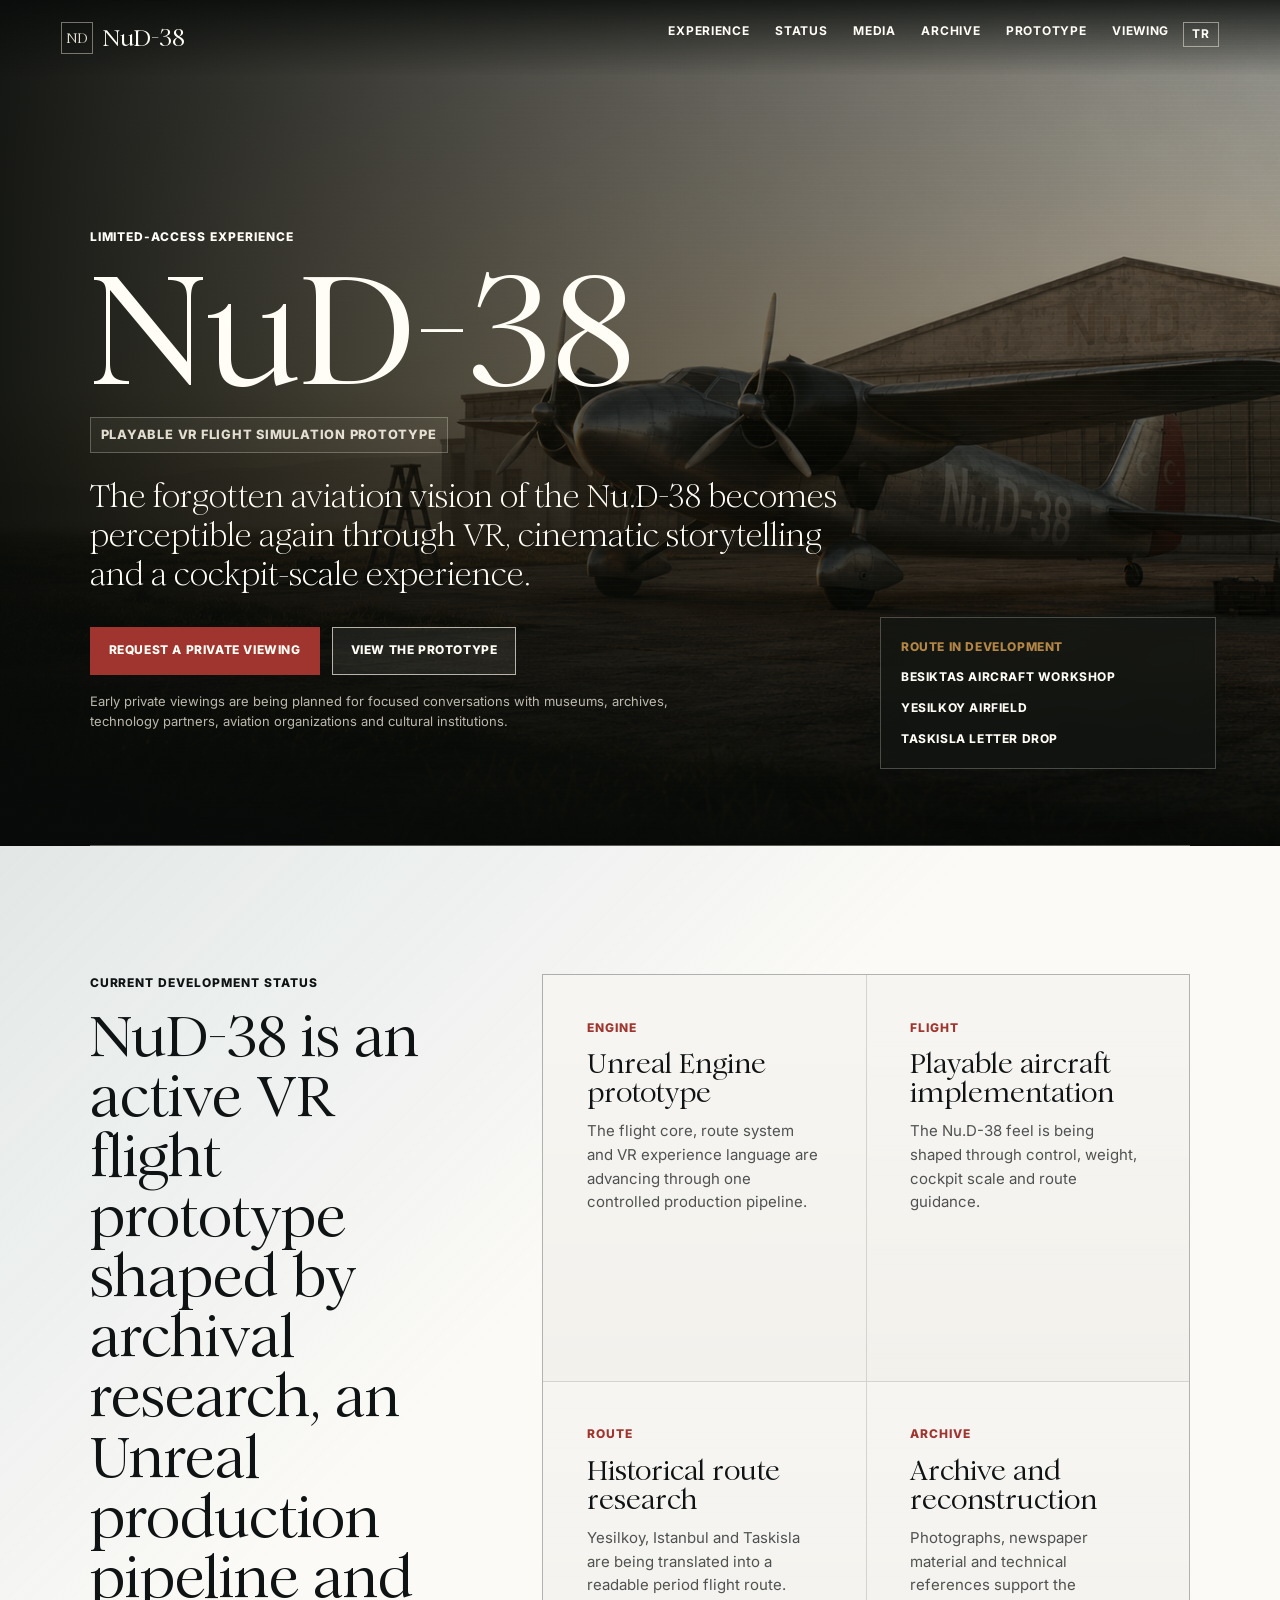
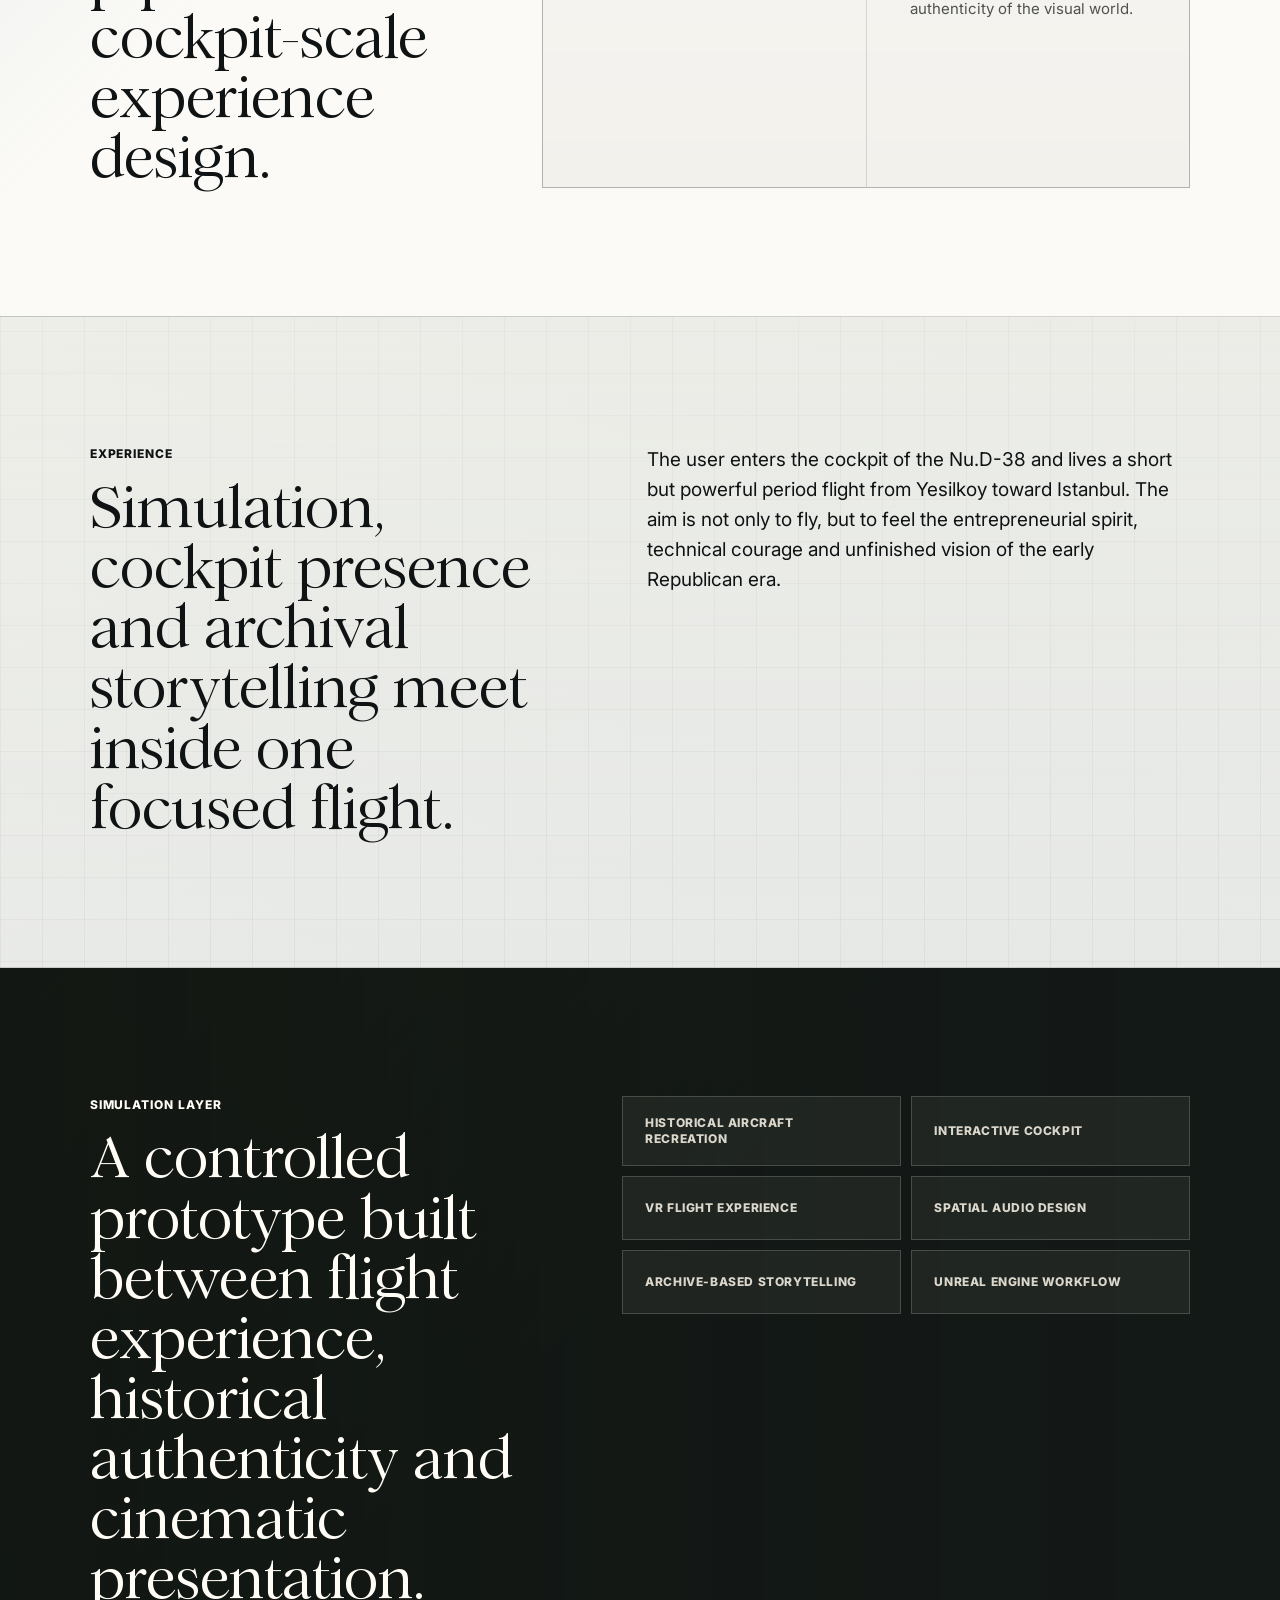
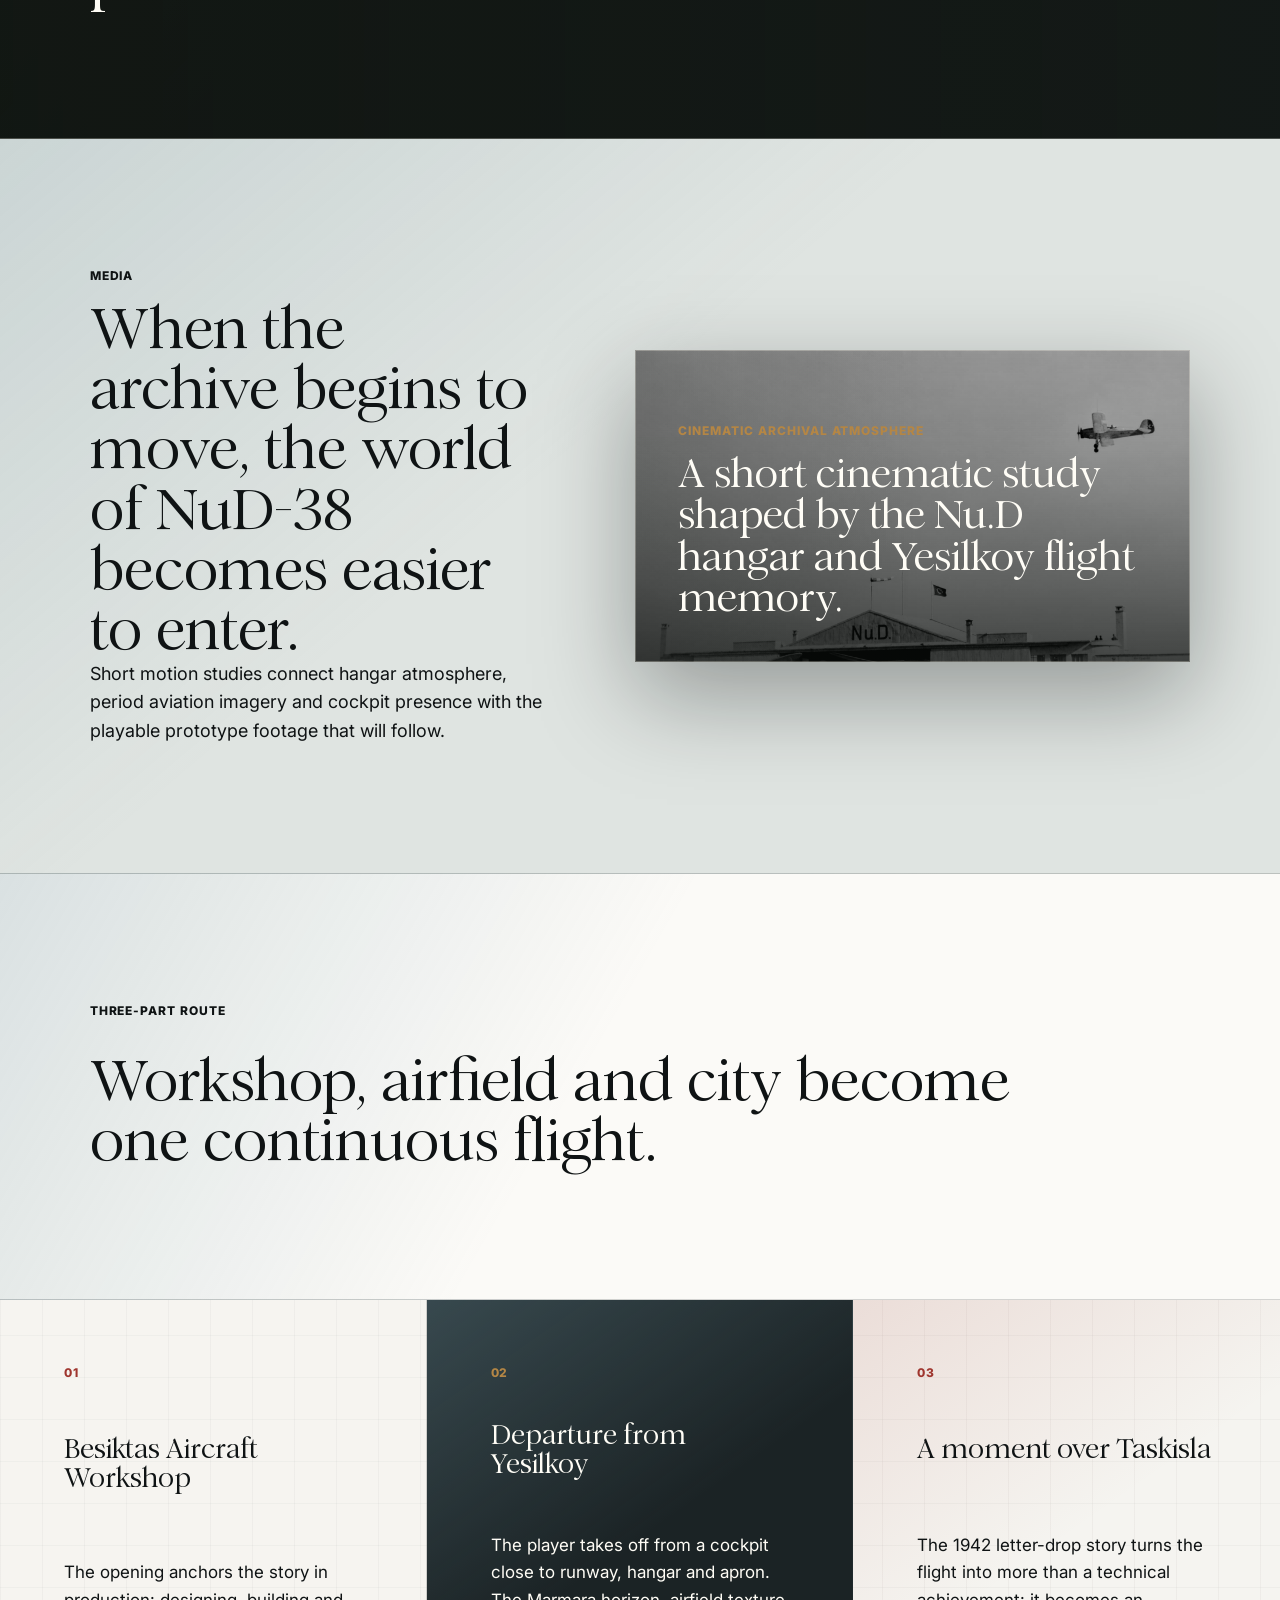
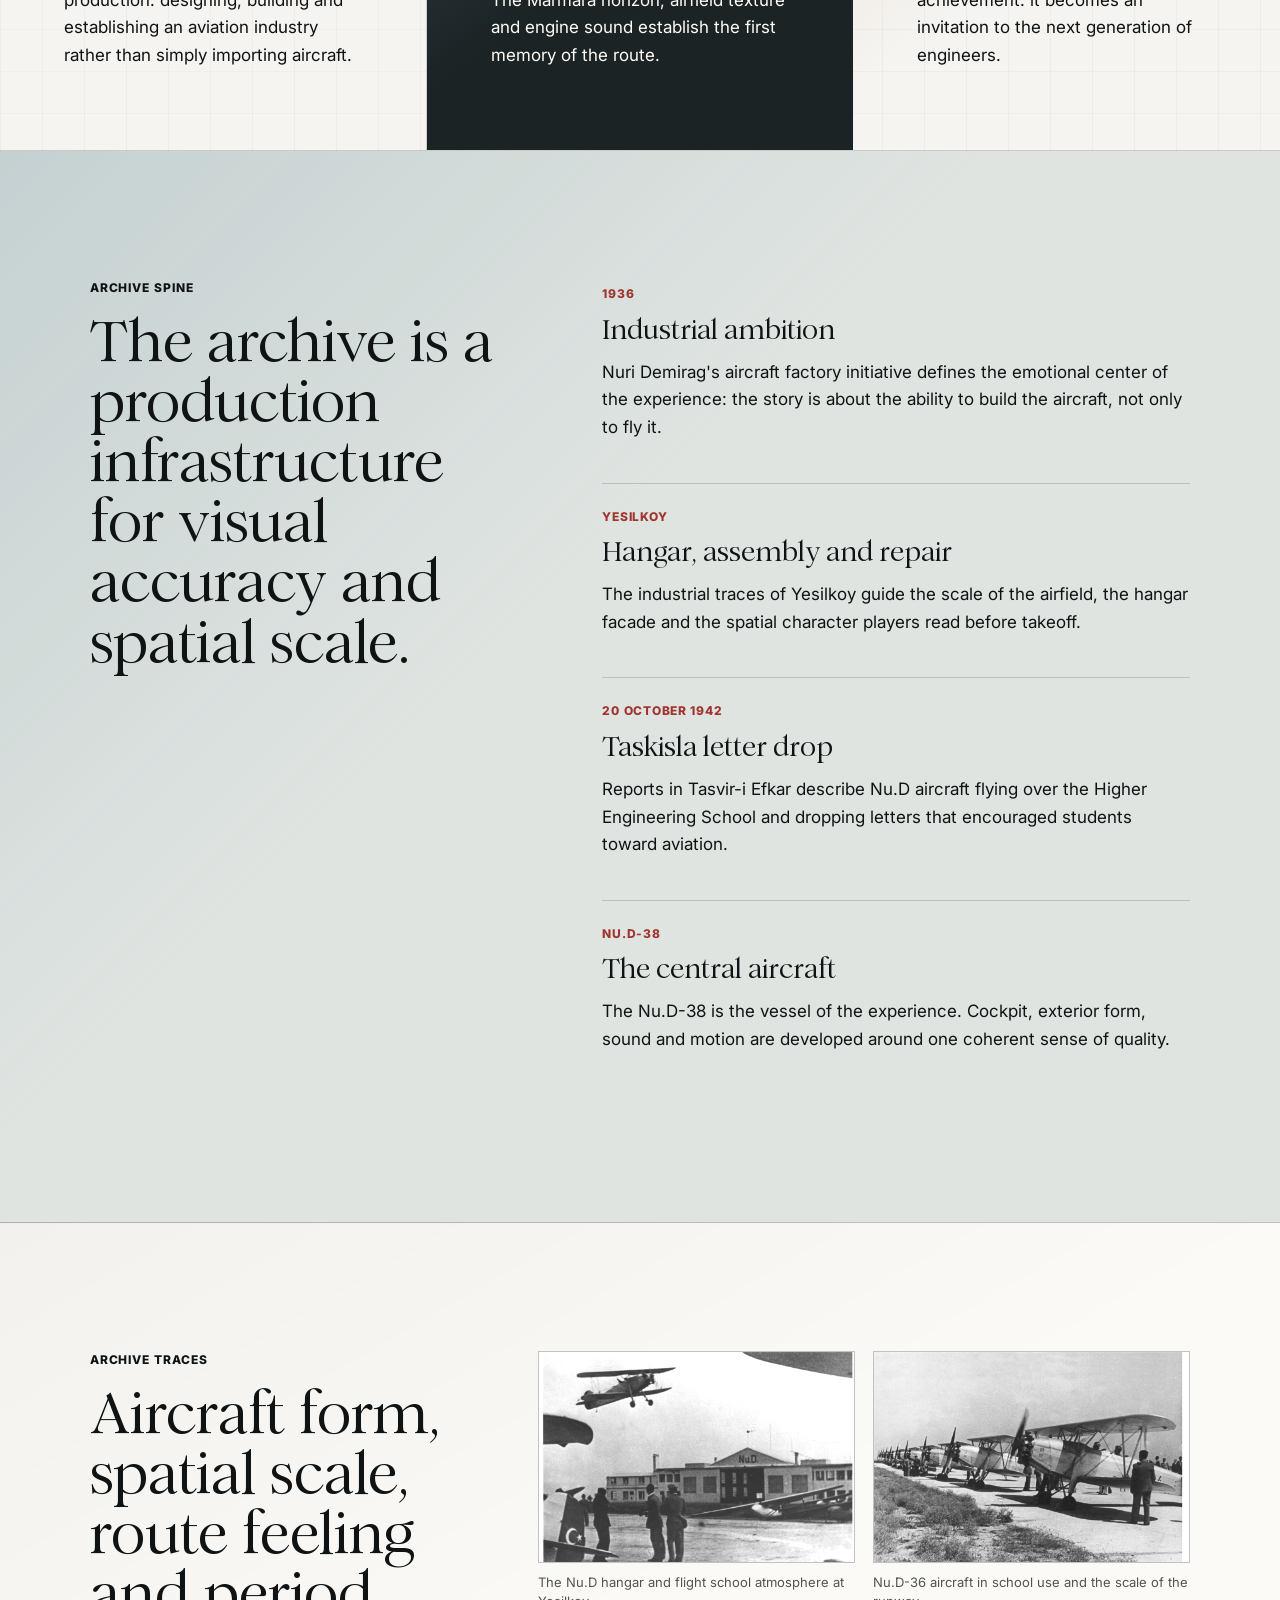
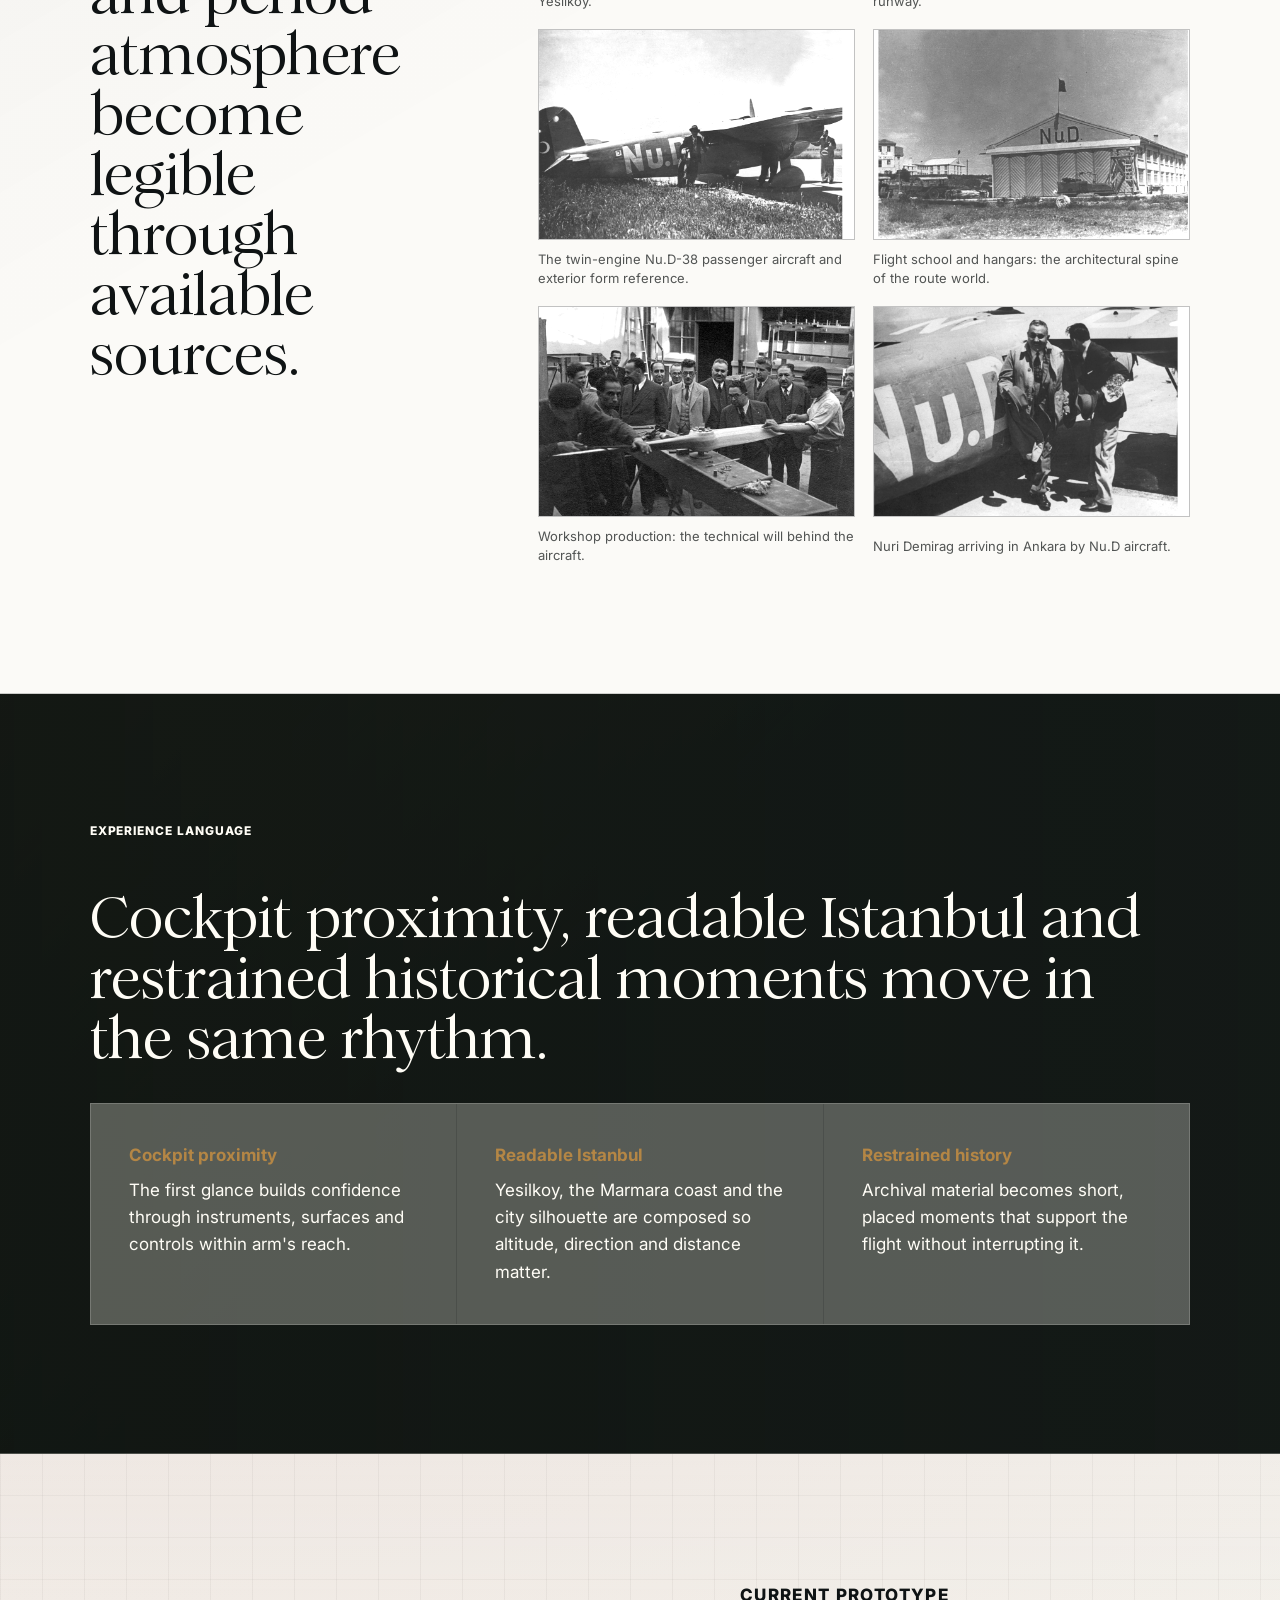
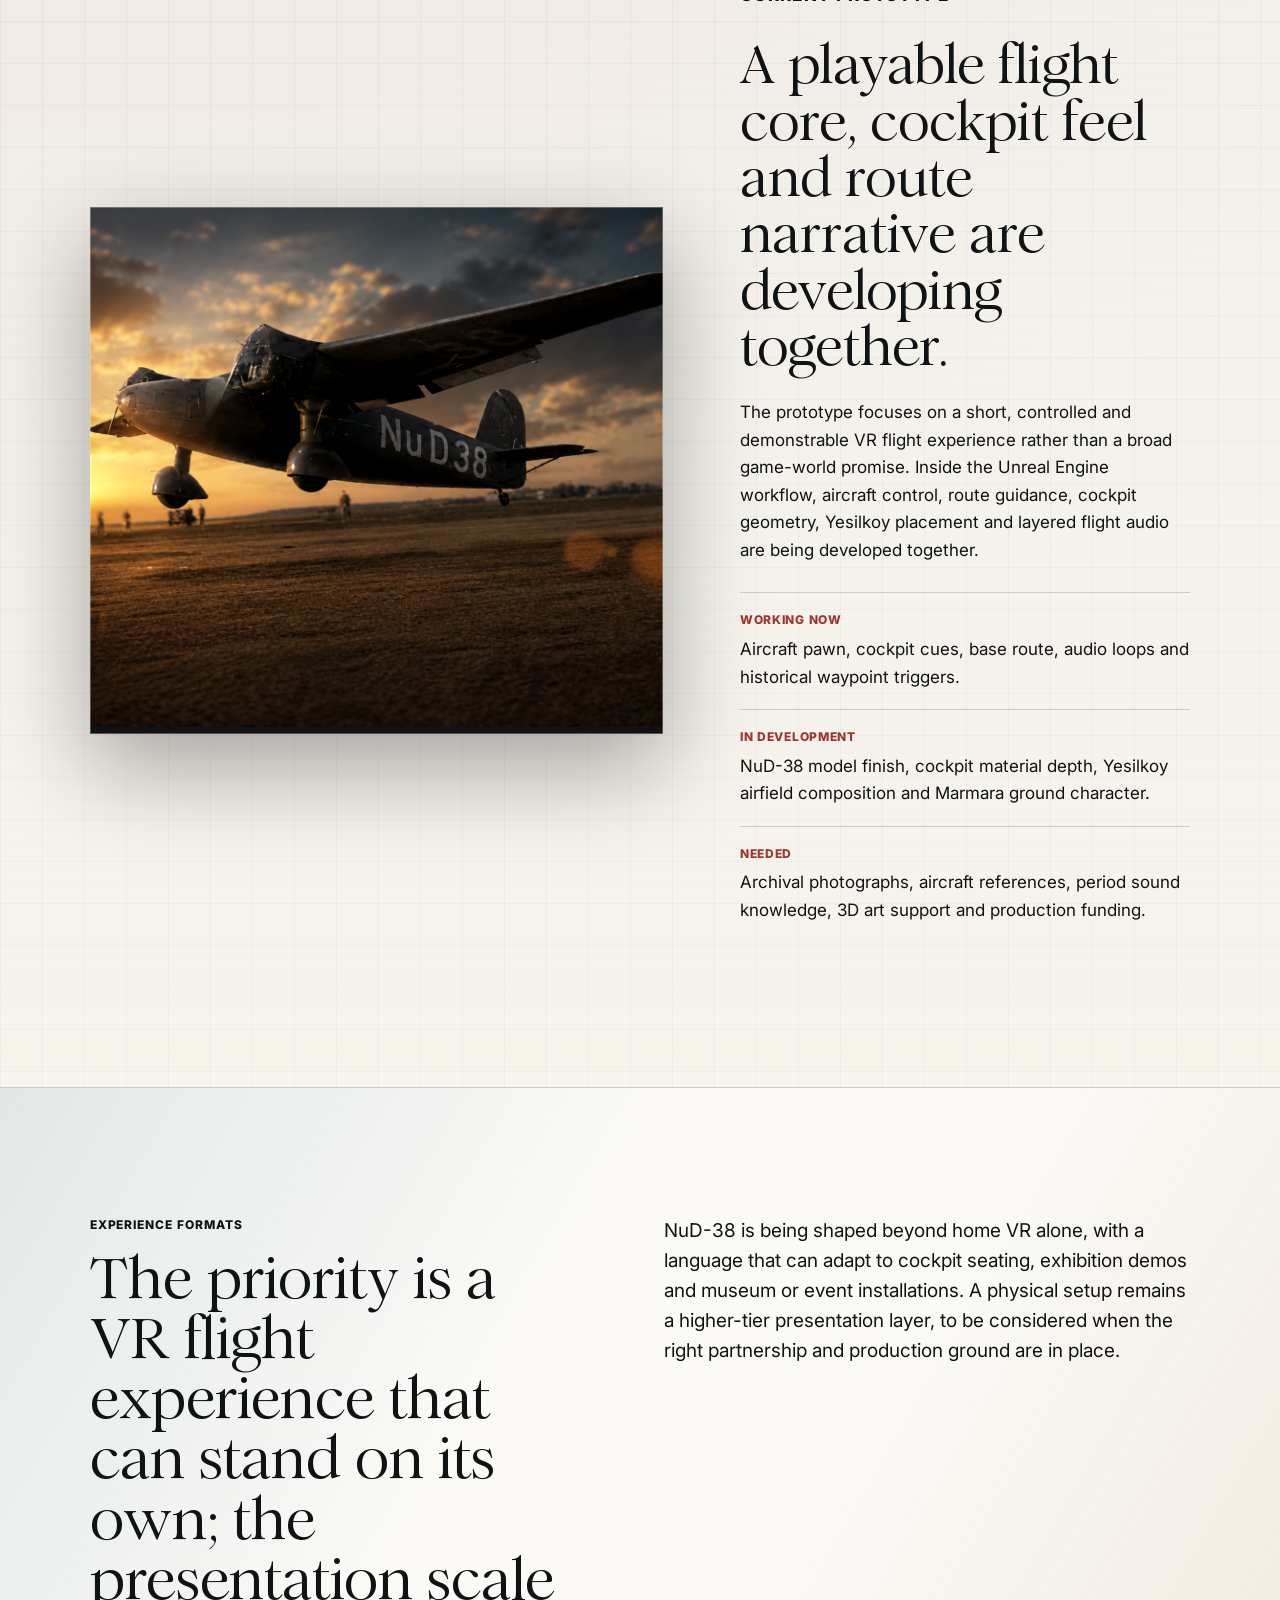
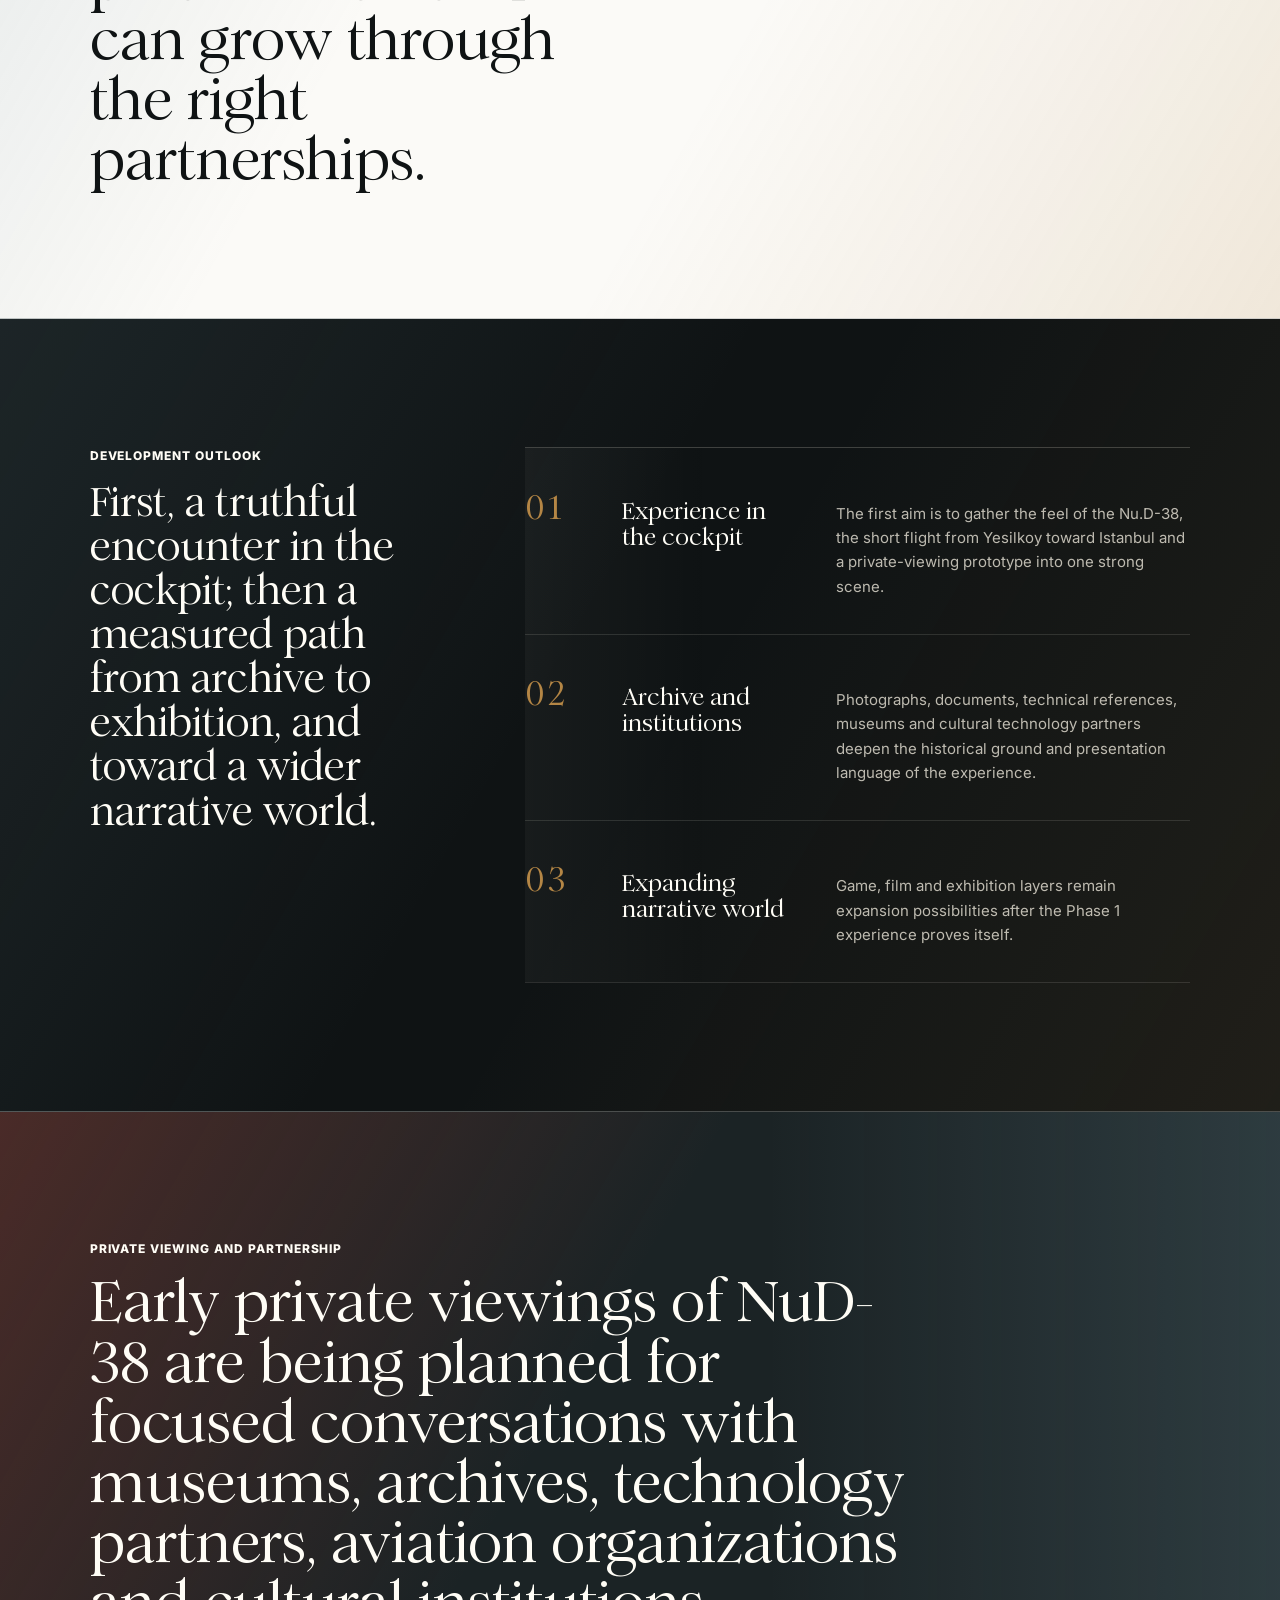
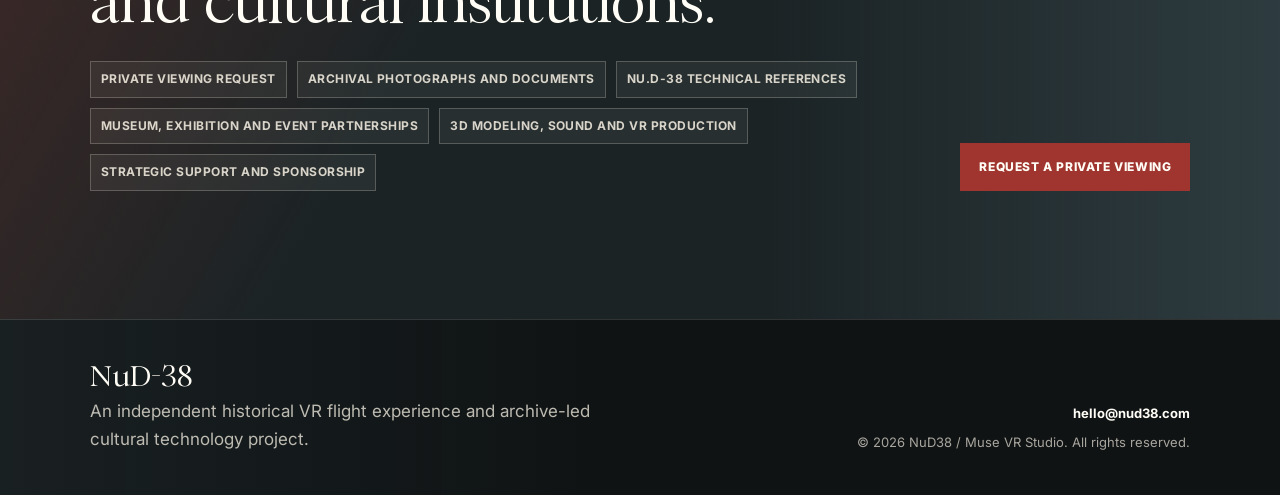
==== commit 7bcfa66e: "Refine NuD38 website positioning copy" ====
--- a/en/index.html
+++ b/en/index.html
@@ -3,7 +3,7 @@
 <head>
   <meta charset="utf-8">
   <meta name="viewport" content="width=device-width, initial-scale=1">
-  <meta name="description" content="NuD-38 is a playable historical VR flight simulation prototype in development, inspired by the Nu.D-38 aircraft and Nuri Demirag's aviation legacy.">
+  <meta name="description" content="NuD38 is an archive-based historical VR flight experience prototype in development with Unreal Engine, inspired by the Nu.D-38 aircraft and the story of Nuri Demirag.">
   <meta name="robots" content="index, follow, max-image-preview:large">
   <meta name="theme-color" content="#111612">
   <link rel="canonical" href="https://nud38.com/en/">
@@ -19,7 +19,7 @@
   <meta property="og:type" content="website">
   <meta property="og:site_name" content="NuD-38">
   <meta property="og:title" content="NuD-38 | Historical VR Flight Simulation">
-  <meta property="og:description" content="A playable historical VR flight simulation prototype inspired by the Nu.D-38 aircraft and Nuri Demirag's aviation legacy.">
+  <meta property="og:description" content="An archive-based historical VR flight experience prototype in development with Unreal Engine, inspired by the Nu.D-38 aircraft and the story of Nuri Demirag.">
   <meta property="og:url" content="https://nud38.com/en/">
   <meta property="og:image" content="https://nud38.com/assets/social-card.jpg">
   <meta property="og:image:secure_url" content="https://nud38.com/assets/social-card.jpg">
@@ -30,7 +30,7 @@
 
   <meta name="twitter:card" content="summary_large_image">
   <meta name="twitter:title" content="NuD-38 | Historical VR Flight Simulation">
-  <meta name="twitter:description" content="A playable historical VR flight prototype shaped by the Nu.D-38 aircraft, archival research and Turkish aviation history.">
+  <meta name="twitter:description" content="An archive-based historical VR flight experience shaped by the Nu.D-38 aircraft, archival research and Turkish aviation history.">
   <meta name="twitter:image" content="https://nud38.com/assets/social-card.jpg">
 
   <title>NuD-38 | Historical VR Flight Simulation</title>
@@ -39,14 +39,12 @@
   <script type="application/ld+json">
   {
     "@context": "https://schema.org",
-    "@type": "VideoGame",
+    "@type": "CreativeWork",
     "name": "NuD-38",
     "url": "https://nud38.com/en/",
     "image": "https://nud38.com/assets/thehero.png",
-    "description": "A playable historical VR flight simulation prototype in development, inspired by the Nu.D-38 aircraft and Nuri Demirag's aviation legacy.",
-    "genre": ["Historical", "Virtual Reality", "Flight Experience"],
-    "gamePlatform": ["PC VR"],
-    "applicationCategory": "Game",
+    "description": "An archive-based historical VR flight experience prototype in development with Unreal Engine, inspired by the Nu.D-38 aircraft and the story of Nuri Demirag.",
+    "genre": ["Cultural Heritage", "Virtual Reality", "Historical Flight Experience"],
     "inLanguage": "en",
     "creator": {
       "@type": "Organization",
@@ -92,12 +90,12 @@
         <p class="eyebrow">Limited-access experience</p>
         <h1>NuD-38</h1>
         <p class="hero-positioning">Playable VR flight simulation prototype</p>
-        <p class="lead">A forgotten aviation vision, made perceptible from the cockpit through VR, cinematic narrative and a physical experience language.</p>
+        <p class="lead">The forgotten aviation vision of the Nu.D-38 becomes perceptible again through VR, cinematic storytelling and a cockpit-scale experience.</p>
         <div class="hero-actions">
-          <a class="button primary" href="mailto:hello@nud38.com?subject=NuD38%20-%20Private%20Demo%20Request&body=Hello%2C%0A%0AI%20would%20like%20to%20learn%20more%20about%20the%20NuD38%20private%20demo%20%2F%20viewing%20process.%0A%0AName%3A%0ACompany%20%2F%20background%3A%0AInterest%3A%0AMessage%3A">Request a Demo</a>
+          <a class="button primary" href="mailto:hello@nud38.com?subject=NuD38%20-%20Private%20Viewing%20Request&body=Hello%2C%0A%0AI%20would%20like%20to%20learn%20more%20about%20the%20NuD38%20private%20viewing%20process.%0A%0AName%3A%0ACompany%20%2F%20background%3A%0AInterest%3A%0AMessage%3A">Request a Private Viewing</a>
           <a class="button secondary" href="#prototype">View the prototype</a>
         </div>
-        <p class="cta-note">Early viewings for invited partners who can contribute meaningfully across archive, institutions, production and strategic development.</p>
+        <p class="cta-note">Early private viewings are being planned for focused conversations with museums, archives, technology partners, aviation organizations and cultural institutions.</p>
       </div>
       <aside class="route-panel" aria-label="Route in development">
         <span>Route in development</span>
@@ -110,13 +108,13 @@
     <section class="status-panel" id="status" aria-label="Current development status">
       <div class="section-heading">
         <p class="eyebrow">Current development status</p>
-        <h2>NuD-38 is not only a visual concept; it is being developed as a playable historical VR flight prototype.</h2>
+        <h2>NuD-38 is an active VR flight prototype shaped by archival research, an Unreal production pipeline and cockpit-scale experience design.</h2>
       </div>
       <div class="status-grid">
         <article>
           <span>Engine</span>
           <strong>Unreal Engine prototype</strong>
-          <p>The flight core, route system and VR experience language are moving through the same production pipeline.</p>
+          <p>The flight core, route system and VR experience language are advancing through one controlled production pipeline.</p>
         </article>
         <article>
           <span>Flight</span>
@@ -163,7 +161,7 @@
       <div class="media-copy">
         <p class="eyebrow">Media</p>
         <h2>When the archive begins to move, the world of NuD-38 becomes easier to enter.</h2>
-        <p>This short cinematic study connects the Nu.D hangar, Yesilkoy airfield atmosphere and period flight imagery to the visual memory of the project. It quietly frames the rhythm, scale and historical feeling of the world the playable VR prototype is being built to inhabit.</p>
+        <p>Short motion studies connect hangar atmosphere, period aviation imagery and cockpit presence with the playable prototype footage that will follow.</p>
       </div>
       <div class="video-placeholder video-card" aria-label="NuD-38 cinematic archival atmosphere">
         <video autoplay muted loop playsinline preload="metadata" poster="../assets/media/nud38-archive-atmosphere-poster.jpg">
@@ -200,7 +198,7 @@
     <section class="history" id="archive">
       <div class="section-heading">
         <p class="eyebrow">Archive spine</p>
-        <h2>The visual language and route are shaped by documents, not generic nostalgia.</h2>
+        <h2>The archive is a production infrastructure for visual accuracy and spatial scale.</h2>
       </div>
       <div class="timeline">
         <article>
@@ -229,7 +227,7 @@
     <section class="archive-evidence" aria-label="Archive images">
       <div class="section-heading">
         <p class="eyebrow">Archive traces</p>
-        <h2>The visual and narrative language is being shaped alongside archival material.</h2>
+        <h2>Aircraft form, spatial scale, route feeling and period atmosphere become legible through available sources.</h2>
       </div>
       <div class="archive-grid">
         <figure>
@@ -276,7 +274,7 @@
       <div class="prototype-copy">
         <p class="eyebrow">Current prototype</p>
         <h2>A playable flight core, cockpit feel and route narrative are developing together.</h2>
-        <p>The Unreal Engine prototype includes a VR aircraft pawn, accessible flight handling, route guidance, Istanbul landmark cues, cockpit geometry, animated instrument needles, NuD-38 visual integration, Yesilkoy placement and layered flight audio.</p>
+        <p>The prototype focuses on a short, controlled and demonstrable VR flight experience rather than a broad game-world promise. Inside the Unreal Engine workflow, aircraft control, route guidance, cockpit geometry, Yesilkoy placement and layered flight audio are being developed together.</p>
         <dl>
           <div>
             <dt>Working now</dt>
@@ -321,7 +319,7 @@
         <article>
           <span>03</span>
           <h3>Expanding narrative world</h3>
-          <p>As the project matures, game, film and exhibition layers can be considered as natural extensions of the core experience.</p>
+          <p>Game, film and exhibition layers remain expansion possibilities after the Phase 1 experience proves itself.</p>
         </article>
       </div>
     </section>
@@ -329,7 +327,7 @@
     <section class="support" id="support" aria-label="Support the project">
       <div>
         <p class="eyebrow">Private viewing and partnership</p>
-        <h2>Early private viewings of NuD-38 are being planned for invited partners who can contribute meaningfully across archive, institutions, production and strategic development.</h2>
+        <h2>Early private viewings of NuD-38 are being planned for focused conversations with museums, archives, technology partners, aviation organizations and cultural institutions.</h2>
         <div class="support-needs">
           <span>Private viewing request</span>
           <span>Archival photographs and documents</span>
@@ -339,7 +337,7 @@
           <span>Strategic support and sponsorship</span>
         </div>
       </div>
-      <a class="button primary dark" href="mailto:hello@nud38.com?subject=NuD38%20-%20Private%20Demo%20Request&body=Hello%2C%0A%0AI%20would%20like%20to%20learn%20more%20about%20the%20NuD38%20private%20demo%20%2F%20viewing%20process.%0A%0AName%3A%0ACompany%20%2F%20background%3A%0AInterest%3A%0AMessage%3A">Request a Demo</a>
+      <a class="button primary dark" href="mailto:hello@nud38.com?subject=NuD38%20-%20Private%20Viewing%20Request&body=Hello%2C%0A%0AI%20would%20like%20to%20learn%20more%20about%20the%20NuD38%20private%20viewing%20process.%0A%0AName%3A%0ACompany%20%2F%20background%3A%0AInterest%3A%0AMessage%3A">Request a Private Viewing</a>
     </section>
   </main>
 
@@ -350,7 +348,7 @@
     </div>
     <div class="footer-meta">
       <a href="mailto:hello@nud38.com">hello@nud38.com</a>
-      <span>© 2026 NuD-38. All rights reserved.</span>
+      <span>© 2026 NuD38 / Muse VR Studio. All rights reserved.</span>
     </div>
   </footer>
   <script>
